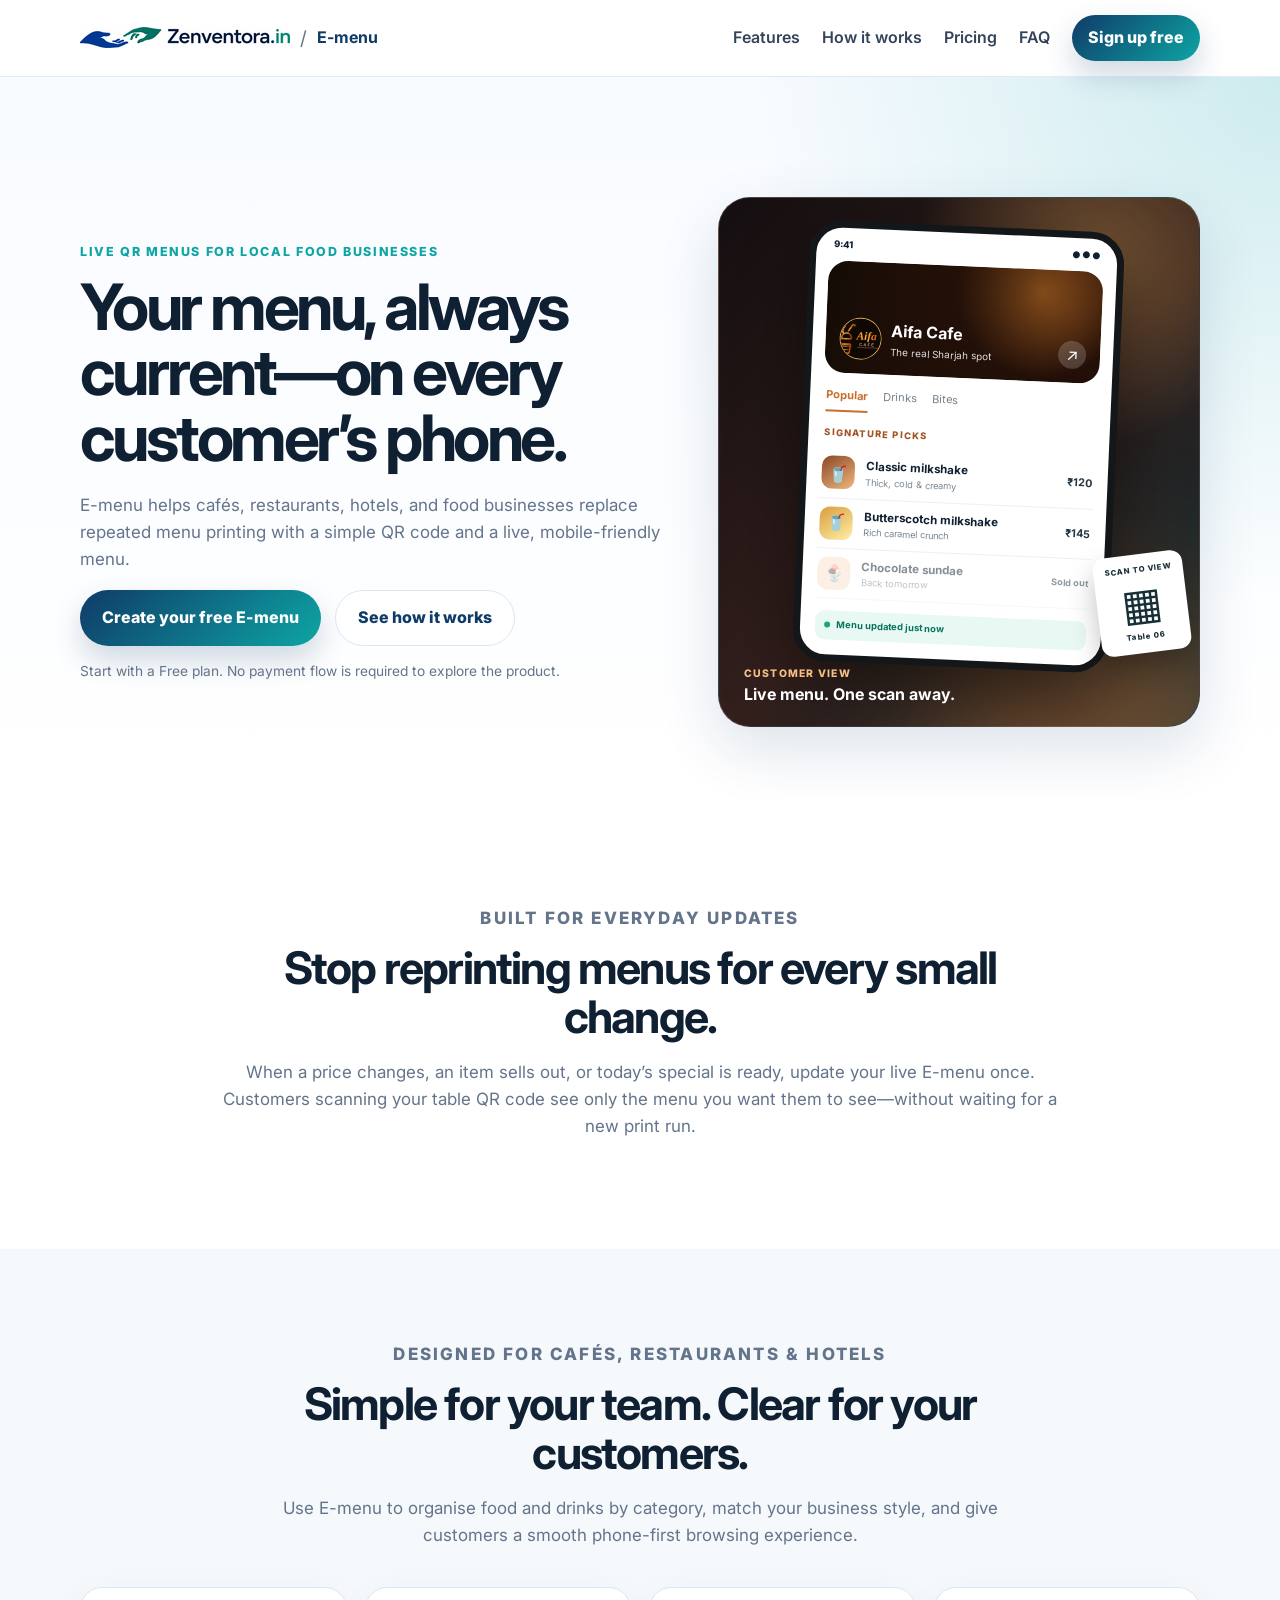
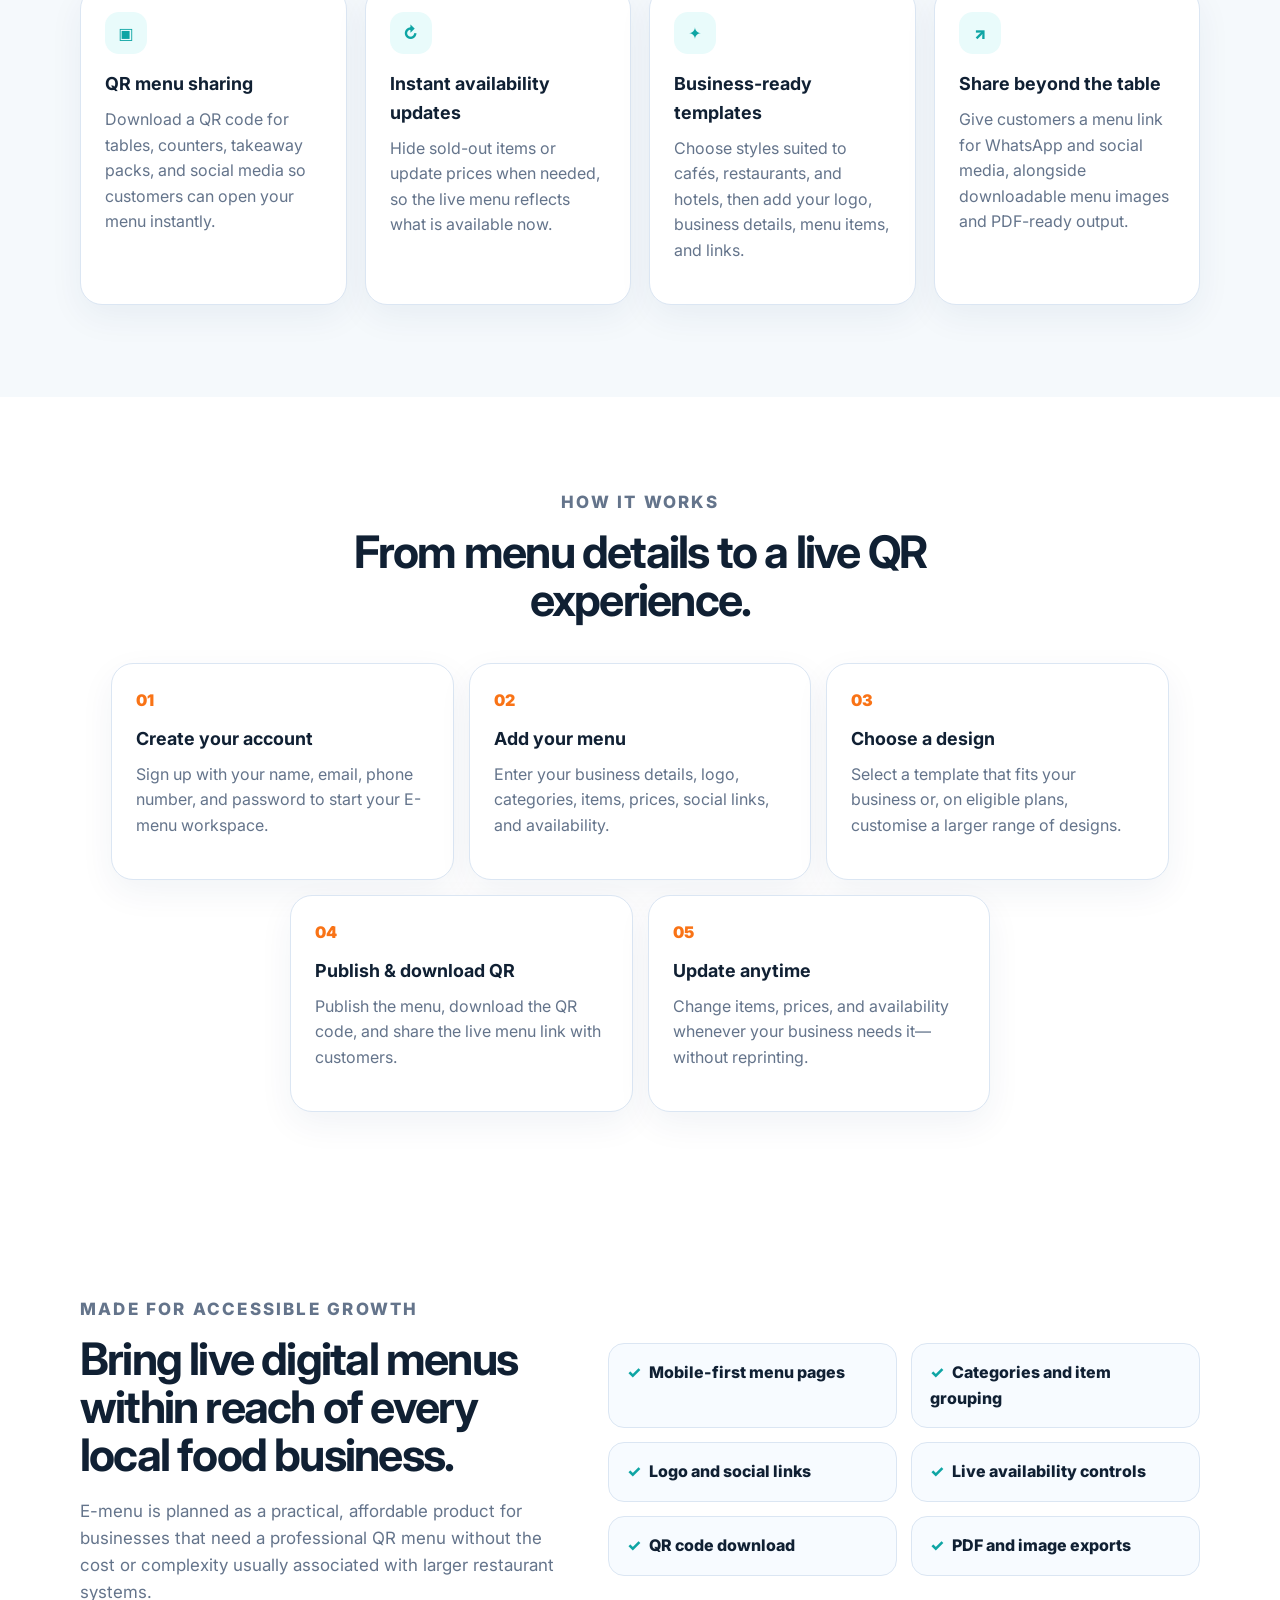
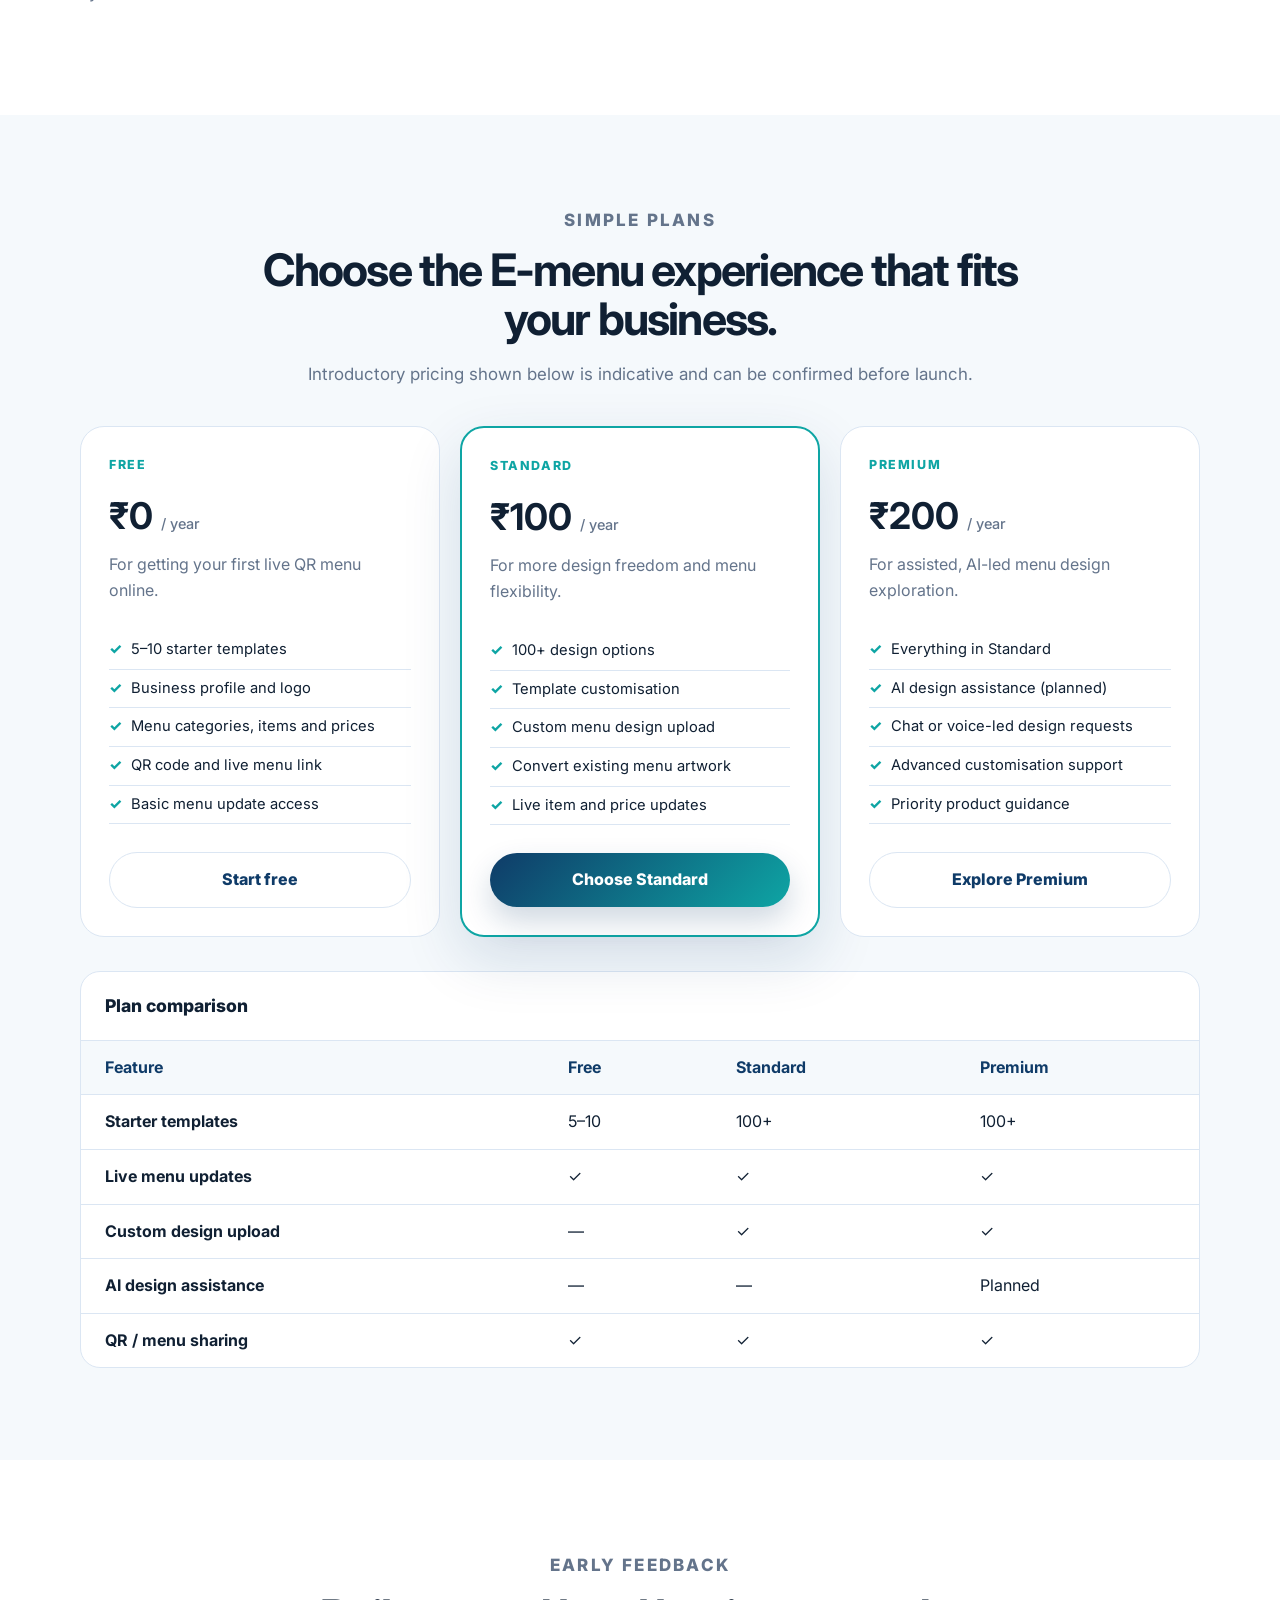
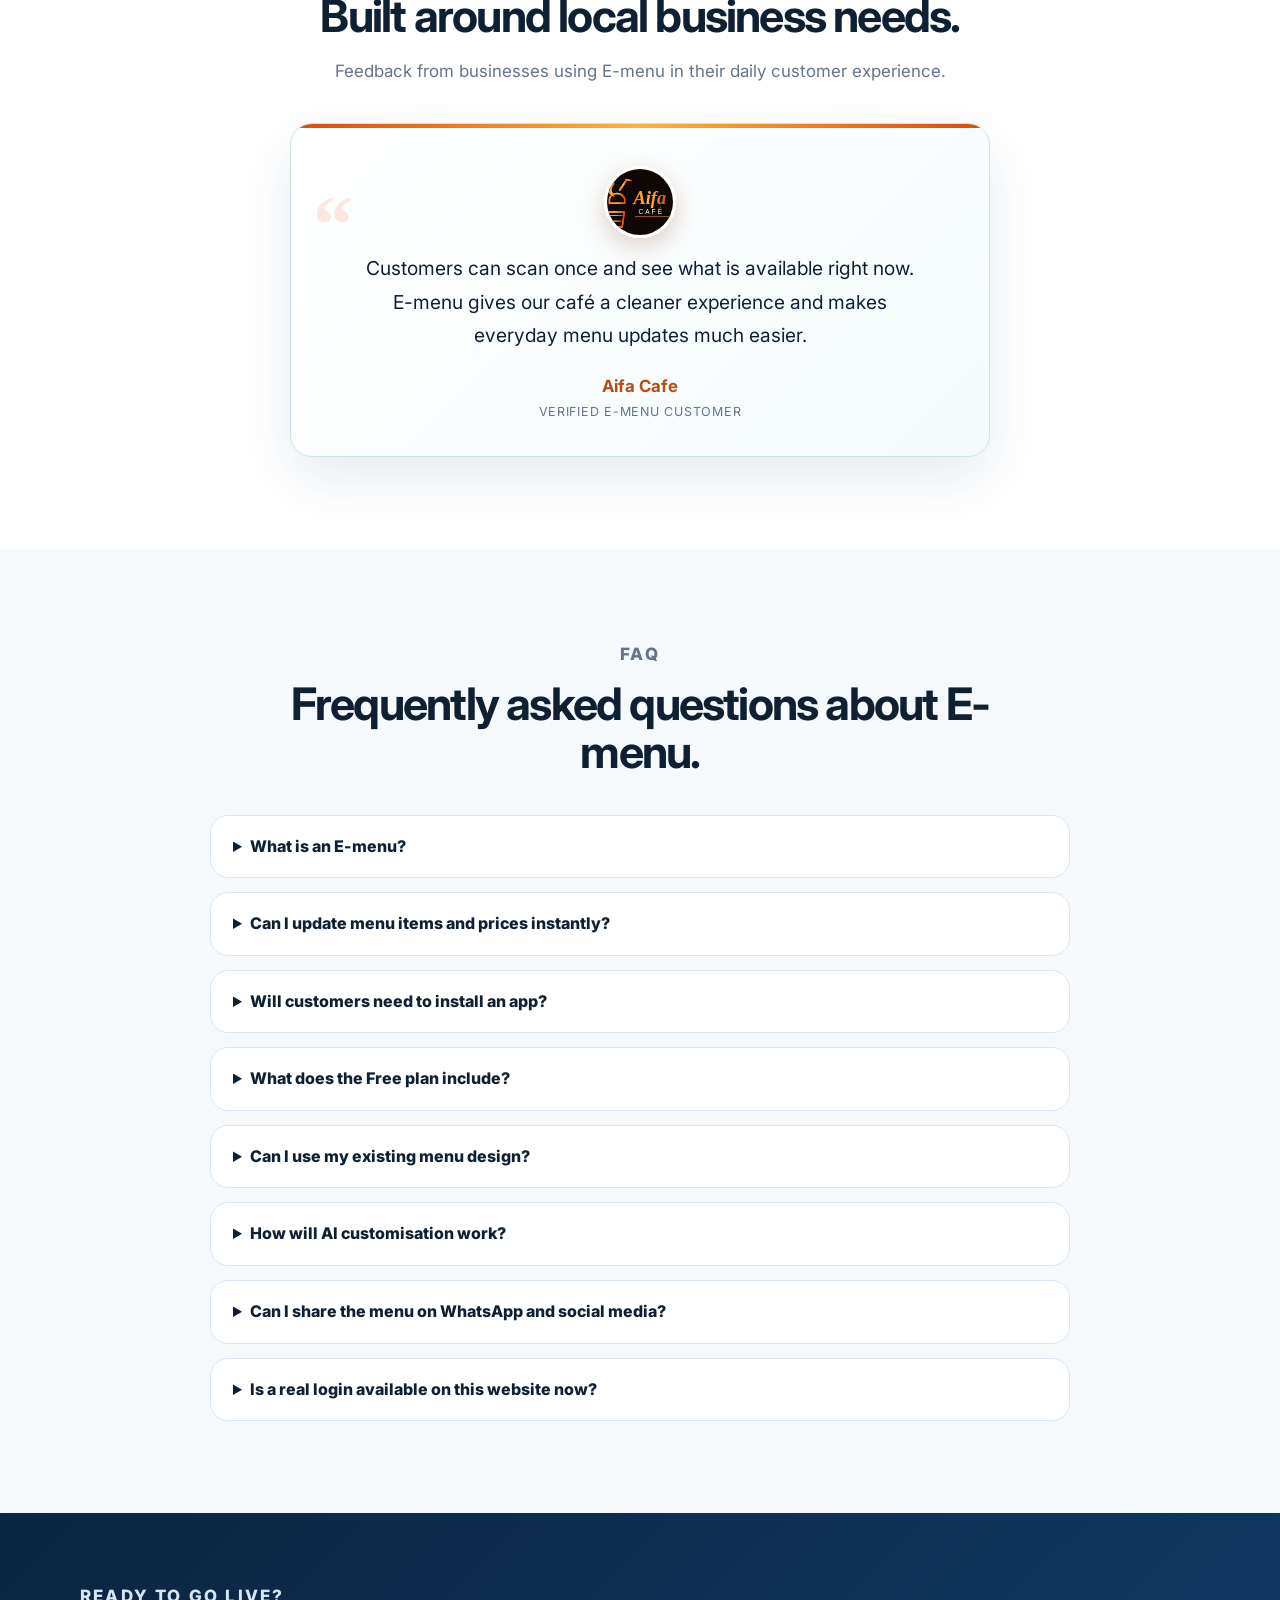
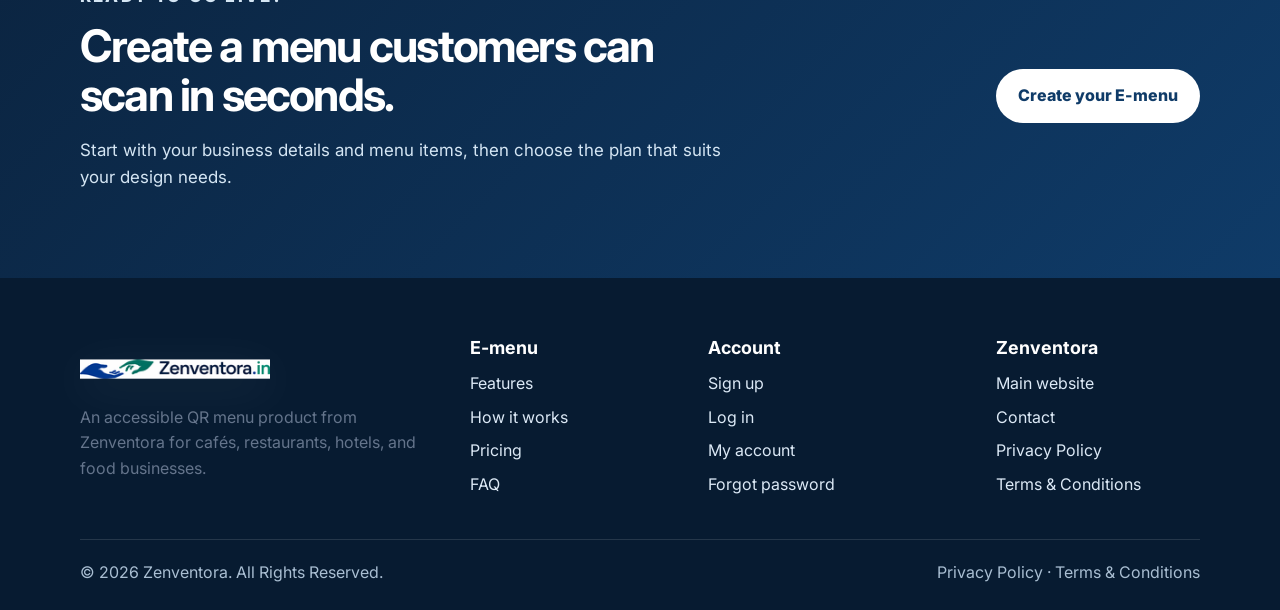
==== emenu/index.html @ 131a44ea "Beta setup push" ====
<!doctype html>
<html lang="en-IN">
<head>
  <meta charset="utf-8"><meta name="viewport" content="width=device-width, initial-scale=1">
  <title>E-menu by Zenventora | Affordable QR Menus for Cafés & Restaurants</title>
  <meta name="description" content="Create, update and share a mobile-friendly QR menu for your café, restaurant or hotel. E-menu by Zenventora makes live menus accessible and affordable.">
  <meta name="keywords" content="QR menu India, digital menu, e-menu, restaurant QR code menu, café menu, hotel digital menu, affordable QR menu">
  <meta name="robots" content="index, follow"><link rel="canonical" href="https://zenventora.in/emenu/">
  <meta property="og:type" content="website"><meta property="og:title" content="E-menu by Zenventora | Live QR Menus"><meta property="og:description" content="A simple, affordable way for cafés, restaurants and hotels to share and instantly update their menus."><meta property="og:url" content="https://zenventora.in/emenu/"><meta property="og:image" content="https://zenventora.in/assets/zenventora.png">
  <meta name="theme-color" content="#0f3b68"><link rel="icon" href="../assets/favicon.svg" type="image/svg+xml"><link rel="preconnect" href="https://fonts.googleapis.com"><link rel="preconnect" href="https://fonts.gstatic.com" crossorigin><link href="https://fonts.googleapis.com/css2?family=Inter:wght@400;500;600;700;800&display=swap" rel="stylesheet"><link rel="stylesheet" href="../styles.css"><link rel="stylesheet" href="emenu.css">
  <script type="application/ld+json">{"@context":"https://schema.org","@type":"SoftwareApplication","name":"E-menu by Zenventora","applicationCategory":"BusinessApplication","operatingSystem":"Web","url":"https://zenventora.in/emenu/","description":"An affordable, mobile-friendly QR menu service for cafés, restaurants and hotels to publish and update live menus."}</script>
  <script type="application/ld+json">{"@context":"https://schema.org","@type":"FAQPage","mainEntity":[{"@type":"Question","name":"What is an E-menu?","acceptedAnswer":{"@type":"Answer","text":"An E-menu is a digital menu that customers open on their phone by scanning a QR code. Businesses can update items, prices, and availability without reprinting menus."}},{"@type":"Question","name":"Can I update items instantly?","acceptedAnswer":{"@type":"Answer","text":"Yes. E-menu is designed for quick menu, price, and availability updates so customers see the currently available items."}},{"@type":"Question","name":"Is E-menu suitable for small cafés?","acceptedAnswer":{"@type":"Answer","text":"Yes. The Free plan is designed to make QR menus accessible for small cafés, restaurants, and local food businesses."}}]}</script>
</head>
<body class="emenu-page"><a class="skip-link" href="#main">Skip to content</a>
<header class="site-header"><nav class="nav container" aria-label="E-menu navigation"><a class="brand emenu-brand" href="#home" aria-label="E-menu home"><img class="brand-logo" src="../assets/zenventora-logo.svg" alt="Zenventora logo"><span aria-hidden="true">/</span><strong>E-menu</strong></a><button class="nav-toggle" type="button" aria-controls="nav-menu" aria-expanded="false" data-nav-toggle>Menu</button><div id="nav-menu" class="nav-menu" data-nav-menu><a href="#features">Features</a><a href="#how-it-works">How it works</a><a href="#pricing">Pricing</a><a href="#faq">FAQ</a><span data-account-slot><a class="btn btn-primary btn-small" href="signup.html">Sign up free</a></span></div></nav></header>
<main id="main">
<section id="home" class="hero section"><div class="container hero-grid"><div class="hero-copy"><p class="eyebrow">Live QR menus for local food businesses</p><h1>Your menu, always current—on every customer’s phone.</h1><p class="hero-text">E-menu helps cafés, restaurants, hotels, and food businesses replace repeated menu printing with a simple QR code and a live, mobile-friendly menu.</p><div class="hero-actions"><a class="btn btn-primary" href="signup.html">Create your free E-menu</a><a class="btn btn-secondary" href="#how-it-works">See how it works</a></div><p class="microcopy">Start with a Free plan. No payment flow is required to explore the product.</p></div><div class="hero-panel customer-menu-showcase" aria-label="Customer view of a live café menu"><div class="showcase-glow"></div><div class="table-qr"><span>SCAN TO VIEW</span><b aria-hidden="true">▦</b><small>Table 06</small></div><div class="phone-menu"><div class="phone-status"><span>9:41</span><span>● ● ●</span></div><div class="cafe-cover"><img class="cafe-logo" src="../assets/emenu/aifa-cafe-logo.svg" alt="Aifa Cafe logo"><div><strong>Aifa Cafe</strong><small>The real Sharjah spot</small></div><button aria-label="Share menu" type="button">↗</button></div><div class="menu-tabs"><strong>Popular</strong><span>Drinks</span><span>Bites</span></div><p class="menu-category">SIGNATURE PICKS</p><div class="customer-item"><span class="dish-art cold-brew">☕</span><div><strong>Classic milkshake</strong><small>Thick, cold & creamy</small></div><b>₹120</b></div><div class="customer-item"><span class="dish-art butterscotch">🥤</span><div><strong>Butterscotch milkshake</strong><small>Rich caramel crunch</small></div><b>₹145</b></div><div class="customer-item sold"><span class="dish-art">🍨</span><div><strong>Chocolate sundae</strong><small>Back tomorrow</small></div><b>Sold out</b></div><div class="live-pill"><i></i> Menu updated just now</div></div><div class="showcase-caption"><span>Customer view</span><strong>Live menu. One scan away.</strong></div></div></div></section>
<section class="section intro"><div class="container narrow"><p class="eyebrow">Built for everyday updates</p><h2>Stop reprinting menus for every small change.</h2><p>When a price changes, an item sells out, or today’s special is ready, update your live E-menu once. Customers scanning your table QR code see only the menu you want them to see—without waiting for a new print run.</p></div></section>
<section id="features" class="section soft-bg"><div class="container"><div class="section-heading"><p class="eyebrow">Designed for cafés, restaurants & hotels</p><h2>Simple for your team. Clear for your customers.</h2><p>Use E-menu to organise food and drinks by category, match your business style, and give customers a smooth phone-first browsing experience.</p></div><div class="card-grid four"><article class="card"><span class="icon">▣</span><h3>QR menu sharing</h3><p>Download a QR code for tables, counters, takeaway packs, and social media so customers can open your menu instantly.</p></article><article class="card"><span class="icon">↻</span><h3>Instant availability updates</h3><p>Hide sold-out items or update prices when needed, so the live menu reflects what is available now.</p></article><article class="card"><span class="icon">✦</span><h3>Business-ready templates</h3><p>Choose styles suited to cafés, restaurants, and hotels, then add your logo, business details, menu items, and links.</p></article><article class="card"><span class="icon">↗</span><h3>Share beyond the table</h3><p>Give customers a menu link for WhatsApp and social media, alongside downloadable menu images and PDF-ready output.</p></article></div></div></section>
<section id="how-it-works" class="section process"><div class="container"><div class="section-heading"><p class="eyebrow">How it works</p><h2>From menu details to a live QR experience.</h2></div><div class="steps"><article><span>01</span><h3>Create your account</h3><p>Sign up with your name, email, phone number, and password to start your E-menu workspace.</p></article><article><span>02</span><h3>Add your menu</h3><p>Enter your business details, logo, categories, items, prices, social links, and availability.</p></article><article><span>03</span><h3>Choose a design</h3><p>Select a template that fits your business or, on eligible plans, customise a larger range of designs.</p></article><article><span>04</span><h3>Publish & download QR</h3><p>Publish the menu, download the QR code, and share the live menu link with customers.</p></article><article><span>05</span><h3>Update anytime</h3><p>Change items, prices, and availability whenever your business needs it—without reprinting.</p></article></div></div></section>
<section class="section split-section"><div class="container split-grid"><div><p class="eyebrow">Made for accessible growth</p><h2>Bring live digital menus within reach of every local food business.</h2><p>E-menu is planned as a practical, affordable product for businesses that need a professional QR menu without the cost or complexity usually associated with larger restaurant systems.</p></div><div class="check-grid"><span>Mobile-first menu pages</span><span>Categories and item grouping</span><span>Logo and social links</span><span>Live availability controls</span><span>QR code download</span><span>PDF and image exports</span></div></div></section>
<section id="pricing" class="section soft-bg"><div class="container"><div class="section-heading"><p class="eyebrow">Simple plans</p><h2>Choose the E-menu experience that fits your business.</h2><p>Introductory pricing shown below is indicative and can be confirmed before launch.</p></div><div class="pricing-grid"><article class="price-card"><p class="eyebrow">Free</p><h3>₹0 <small>/ year</small></h3><p>For getting your first live QR menu online.</p><ul><li>5–10 starter templates</li><li>Business profile and logo</li><li>Menu categories, items and prices</li><li>QR code and live menu link</li><li>Basic menu update access</li></ul><a class="btn btn-secondary" href="signup.html">Start free</a></article><article class="price-card featured"><p class="eyebrow">Standard</p><h3>₹100 <small>/ year</small></h3><p>For more design freedom and menu flexibility.</p><ul><li>100+ design options</li><li>Template customisation</li><li>Custom menu design upload</li><li>Convert existing menu artwork</li><li>Live item and price updates</li></ul><a class="btn btn-primary" href="signup.html">Choose Standard</a></article><article class="price-card"><p class="eyebrow">Premium</p><h3>₹200 <small>/ year</small></h3><p>For assisted, AI-led menu design exploration.</p><ul><li>Everything in Standard</li><li>AI design assistance (planned)</li><li>Chat or voice-led design requests</li><li>Advanced customisation support</li><li>Priority product guidance</li></ul><a class="btn btn-secondary" href="signup.html">Explore Premium</a></article></div><div class="comparison-wrap"><table class="comparison"><caption>Plan comparison</caption><thead><tr><th>Feature</th><th>Free</th><th>Standard</th><th>Premium</th></tr></thead><tbody><tr><th>Starter templates</th><td>5–10</td><td>100+</td><td>100+</td></tr><tr><th>Live menu updates</th><td>✓</td><td>✓</td><td>✓</td></tr><tr><th>Custom design upload</th><td>—</td><td>✓</td><td>✓</td></tr><tr><th>AI design assistance</th><td>—</td><td>—</td><td>Planned</td></tr><tr><th>QR / menu sharing</th><td>✓</td><td>✓</td><td>✓</td></tr></tbody></table></div></div></section>
<section id="testimonials" class="section"><div class="container"><div class="section-heading"><p class="eyebrow">Early feedback</p><h2>Built around local business needs.</h2><p>Feedback from businesses using E-menu in their daily customer experience.</p></div><div class="testimonial-single"><blockquote class="testimonial aifa-testimonial"><img src="../assets/emenu/aifa-cafe-logo.svg" alt="Aifa Cafe logo"><span class="quote-mark" aria-hidden="true">“</span><p>Customers can scan once and see what is available right now. E-menu gives our café a cleaner experience and makes everyday menu updates much easier.</p><footer><strong>Aifa Cafe</strong><span>Verified E-menu customer</span></footer></blockquote></div></div></section>
<section id="faq" class="section soft-bg"><div class="container"><div class="section-heading"><p class="eyebrow">FAQ</p><h2>Frequently asked questions about E-menu.</h2></div><div class="faq-list"><details><summary>What is an E-menu?</summary><p>E-menu is a digital menu customers open on their phone by scanning a QR code. It is designed for cafés, restaurants, hotels, and food businesses.</p></details><details><summary>Can I update menu items and prices instantly?</summary><p>Yes. The product is designed so businesses can update menu information and availability, helping customers see the menu that is currently active.</p></details><details><summary>Will customers need to install an app?</summary><p>No. Customers can scan a QR code and open the live menu in their normal phone browser.</p></details><details><summary>What does the Free plan include?</summary><p>The Free plan provides a limited starter template selection, business details, menu item management, a published menu link, and QR code access.</p></details><details><summary>Can I use my existing menu design?</summary><p>Standard is planned to support custom menu design uploads and conversion of existing menu artwork into an E-menu experience.</p></details><details><summary>How will AI customisation work?</summary><p>Premium AI design assistance is planned for a future product phase. It will let businesses describe preferred changes through a guided chat or voice-based experience.</p></details><details><summary>Can I share the menu on WhatsApp and social media?</summary><p>Yes. Each published menu is intended to have a shareable link, alongside QR, image, and PDF-ready delivery options.</p></details><details><summary>Is a real login available on this website now?</summary><p>This launch-site prototype demonstrates the sign-up and login experience using browser storage only. Production login, OTP email, payment, QR generation, and hosted menu delivery require secure backend APIs before public release.</p></details></div></div></section>
<section class="section customer-band"><div class="container customer-card"><div><p class="eyebrow">Ready to go live?</p><h2>Create a menu customers can scan in seconds.</h2><p>Start with your business details and menu items, then choose the plan that suits your design needs.</p></div><a class="btn btn-light" href="signup.html">Create your E-menu</a></div></section>
</main>
<footer class="site-footer"><div class="container footer-grid"><div><a class="brand footer-brand" href="#home"><img class="brand-logo" src="../assets/zenventora-logo.svg" alt="Zenventora logo"></a><p>An accessible QR menu product from Zenventora for cafés, restaurants, hotels, and food businesses.</p></div><div><h3>E-menu</h3><a href="#features">Features</a><a href="#how-it-works">How it works</a><a href="#pricing">Pricing</a><a href="#faq">FAQ</a></div><div><h3>Account</h3><a href="signup.html">Sign up</a><a href="login.html">Log in</a><a href="dashboard.html">My account</a><a href="forgot-password.html">Forgot password</a></div><div><h3>Zenventora</h3><a href="../index.html">Main website</a><a href="../contact.html">Contact</a><a href="../privacy-policy.html">Privacy Policy</a><a href="../terms-and-conditions.html">Terms & Conditions</a></div></div><div class="container footer-bottom"><span>© 2026 Zenventora. All Rights Reserved.</span><span><a href="../privacy-policy.html">Privacy Policy</a> · <a href="../terms-and-conditions.html">Terms & Conditions</a></span></div></footer><script src="../script.js" defer></script><script src="emenu.js" defer></script></body></html>
---- styles.css ----
:root {
    --navy: #0b2440;
    --blue: #0f3b68;
    --teal: #0ea5a4;
    --orange: #f97316;
    --ink: #102033;
    --muted: #64748b;
    --line: #dbe6f3;
    --soft: #f5f9fc;
    --white: #fff;
    --shadow: 0 22px 60px rgba(15,59,104,.14);
    --radius: 22px
}

* {
    box-sizing: border-box
}

html {
    scroll-behavior: smooth
}

body {
    margin: 0;
    font-family: Inter,system-ui,-apple-system,Segoe UI,sans-serif;
    color: var(--ink);
    background: var(--white);
    line-height: 1.6
}

a {
    color: inherit;
    text-decoration: none
}

button,input,select,textarea {
    font: inherit
}

.container {
    width: min(1120px,calc(100% - 32px));
    margin-inline:auto}

.skip-link {
    position: absolute;
    left: -999px;
    top: 10px;
    background: var(--navy);
    color: #fff;
    padding: 10px 14px;
    z-index: 99
}

.skip-link:focus {
    left: 10px
}

.site-header {
    position: sticky;
    top: 0;
    z-index: 40;
    background: rgba(255,255,255,.92);
    backdrop-filter: blur(18px);
    border-bottom: 1px solid rgba(219,230,243,.8)
}

.nav {
    min-height: 76px;
    display: flex;
    align-items: center;
    justify-content: space-between;
    gap: 22px
}

.brand {
    display: inline-flex;
    align-items: center;
    gap: 10px;
    font-weight: 800;
    font-size: 1.2rem
}

.brand-mark {
    width: 38px;
    height: 38px;
    border-radius: 12px;
    display: grid;
    place-items: center;
    color: #fff;
    background: linear-gradient(135deg,var(--blue),var(--teal));
    box-shadow: 0 12px 30px rgba(14,165,164,.25)
}

.nav-menu {
    display: flex;
    align-items: center;
    gap: 22px;
    font-weight: 600;
    color: #34445a
}

.nav-menu a:hover {
    color: var(--teal);
}

.nav-toggle {
    display: none;
    border: 1px solid var(--line);
    border-radius: 999px;
    background: #fff;
    padding: 9px 14px
}

.btn {
    border: 0;
    border-radius: 999px;
    padding: 14px 22px;
    font-weight: 800;
    cursor: pointer;
    display: inline-flex;
    justify-content: center;
    align-items: center;
    gap: 8px;
    transition: .2s
}

.btn-primary {
    color: #fff;
    background: linear-gradient(135deg,var(--blue),var(--teal));
    box-shadow: 0 14px 30px rgba(15,59,104,.2)
}

.btn-secondary {
    background: #fff;
    color: var(--blue);
    border: 1px solid var(--line)
}

.btn-light {
    background: #fff;
    color: var(--blue)
}

.btn-small {
    padding: 10px 16px
}

.section {
    padding: 92px 0
}

.soft-bg {
    background: var(--soft)
}

.hero {
    padding: 120px 0 86px;
    background: radial-gradient(circle at top right,rgba(14,165,164,.18),transparent 36%),linear-gradient(180deg,#f8fbff,#fff)
}

.hero-grid {
    display: grid;
    grid-template-columns: 1.1fr .9fr;
    gap: 48px;
    align-items: center
}

.eyebrow {
    text-transform: uppercase;
    letter-spacing: .13em;
    color: var(--teal);
    font-weight: 800;
    font-size: .78rem;
    margin: 0 0 12px
}

h1,h2,h3,p {
    margin-top: 0
}

h1 {
    font-size: clamp(2.4rem,5vw,4.6rem);
    line-height: 1.02;
    letter-spacing: -.055em;
    margin-bottom: 22px
}

h2 {
    font-size: clamp(2rem,3.5vw,3.25rem);
    line-height: 1.08;
    letter-spacing: -.04em;
    margin-bottom: 18px
}

h3 {
    font-size: 1.12rem;
    margin-bottom: 8px
}

.hero-text,.section-heading p,.narrow p,.split-grid p,.customer-card p,.contact-grid p {
    color: var(--muted);
    font-size: 1.06rem
}

.hero-actions {
    display: flex;
    gap: 14px;
    flex-wrap: wrap
}

.hero-panel {
    background: #fff;
    border: 1px solid var(--line);
    border-radius: 32px;
    padding: 24px;
    box-shadow: var(--shadow)
}

.metric-card {
    padding: 24px;
    border-radius: 24px;
    background: linear-gradient(135deg,var(--navy),var(--blue));
    color: #fff;
    margin-bottom: 16px
}

.metric-card span {
    display: block;
    color: #bde7ea;
    font-weight: 800;
    margin-bottom: 8px
}

.metric-card strong {
    font-size: 1.35rem;
    line-height: 1.2
}

.metric-grid {
    display: grid;
    grid-template-columns: 1fr 1fr;
    gap: 14px
}

.metric-grid div {
    padding: 18px;
    border: 1px solid var(--line);
    border-radius: 18px;
    background: #f9fcff
}

.metric-grid strong,.metric-grid span {
    display: block
}

.metric-grid span {
    color: var(--muted);
    font-size: .9rem
}

.narrow {
    max-width: 840px;
    text-align: center
}

.web-presence {
    background: linear-gradient(180deg,#fff 0,#f1fbfb 100%)
}

.web-presence-grid {
    display: grid;
    grid-template-columns: .88fr 1.12fr;
    gap: 42px;
    align-items: start
}

.web-presence-copy {
    position: sticky;
    top: 104px
}

.web-presence-copy p {
    color: var(--muted);
    font-size: 1.05rem
}

.web-presence-copy .web-presence-lead {
    color: var(--ink);
    font-size: 1.28rem;
    line-height: 1.55;
    font-weight: 600
}

.web-presence-actions {
    display: flex;
    align-items: center;
    gap: 20px;
    flex-wrap: wrap;
    margin-top: 26px
}

.text-link {
    color: var(--blue);
    font-weight: 800
}

.text-link span {
    color: var(--teal);
    margin-left: 4px
}

.web-service-grid {
    display: grid;
    grid-template-columns: 1fr 1fr;
    gap: 16px
}

.web-service-card {
    min-height: 252px;
    padding: 24px;
    border: 1px solid #cce8e8;
    border-radius: var(--radius);
    background: rgba(255,255,255,.9);
    box-shadow: 0 12px 35px rgba(15,59,104,.06)
}

.service-number {
    display: inline-flex;
    margin-bottom: 28px;
    color: var(--teal);
    font-size: .85rem;
    font-weight: 900;
    letter-spacing: .1em
}

.web-service-card h3 {
    font-size: 1.22rem
}

.web-service-card p,.search-clarity p {
    color: var(--muted)
}

.search-clarity {
    display: grid;
    grid-template-columns: .82fr 1.18fr;
    gap: 34px;
    align-items: center;
    margin-top: 66px;
    padding: 28px 32px;
    border: 1px solid #bfe3e2;
    border-radius: 24px;
    background: #fff
}

.search-clarity .eyebrow {
    margin-bottom: 8px
}

.search-clarity h3 {
    margin: 0;
    font-size: 1.32rem;
    line-height: 1.3
}

.search-clarity p:last-child {
    margin: 0
}

.section-heading {
    max-width: 760px;
    margin: 0 auto 38px;
    text-align: center
}

.card-grid {
    display: grid;
    gap: 18px
}

.card-grid.four {
    grid-template-columns: repeat(4,1fr)
}

.card,.partner-card,.service-list article,.steps article {
    background: #fff;
    border: 1px solid var(--line);
    border-radius: var(--radius);
    padding: 24px;
    box-shadow: 0 12px 35px rgba(15,59,104,.06)
}

.steps article{
    max-width: calc(33.3% - 30px);
    width: 100%;
}

.card p,.partner-card p,.service-list p,.steps p,.faq-list p,.footer-grid p {
    color: var(--muted)
}

.icon {
    display: grid;
    place-items: center;
    width: 42px;
    height: 42px;
    border-radius: 14px;
    background: #e9fbfb;
    color: var(--teal);
    font-weight: 900;
    margin-bottom: 16px
}

.partner-grid {
    display: grid;
    grid-template-columns: repeat(3,1fr);
    gap: 22px
}

.logo-placeholder {
    height: 76px;
    border: 1px dashed #8bb4d3;
    border-radius: 18px;
    display: grid;
    place-items: center;
    color: #7390a8;
    font-weight: 800;
    background: #f7fbff;
    margin-bottom: 18px
}

.partner-card span {
    display: inline-flex;
    border-radius: 999px;
    background: #e9fbfb;
    color: #087b7b;
    padding: 6px 12px;
    font-weight: 800;
    font-size: .82rem;
    display: none;
}

.service-list {
    display: grid;
    grid-template-columns: repeat(3,1fr);
    gap: 18px
}

.steps {
    display: flex;
    gap: 15px;
    justify-content: center;
    flex-wrap: wrap;
}

.steps span {
    display: inline-flex;
    color: var(--orange);
    font-weight: 900;
    margin-bottom: 12px
}

.split-grid {
    display: grid;
    grid-template-columns: .9fr 1.1fr;
    gap: 44px;
    align-items: center
}

.check-grid {
    display: grid;
    grid-template-columns: 1fr 1fr;
    gap: 14px
}

.check-grid span {
    padding: 16px 18px;
    border-radius: 16px;
    background: #f7fbff;
    border: 1px solid var(--line);
    font-weight: 800
}

.check-grid span:before {
    content: '✓';
    color: var(--teal);
    margin-right: 8px
}

.customer-band {
    padding: 70px 0;
    background: linear-gradient(135deg,var(--navy),var(--blue));
    color: #fff
}

.customer-card {
    display: flex;
    align-items: center;
    justify-content: space-between;
    gap: 30px
}

.customer-card div{
    max-width: 60%;
}

.customer-card p {
    color: #d5e6f4
}

.faq-list {
    max-width: 860px;
    margin: auto;
    display: grid;
    gap: 14px
}

.faq-list details {
    border: 1px solid var(--line);
    border-radius: 18px;
    background: #fff;
    padding: 18px 22px
}

.faq-list summary {
    cursor: pointer;
    font-weight: 800
}

.contact-section {
    background: linear-gradient(180deg,#fff,var(--soft))
}

.contact-grid {
    display: flex;
    grid-template-columns: .85fr 1.15fr;
    gap: 36px;
    align-items: start
}

.contact-points {
    display: grid;
    gap: 10px;
    margin-top: 26px
}

.contact-points a,.contact-points span {
    padding: 14px 16px;
    border: 1px solid var(--line);
    border-radius: 14px;
    background: #fff;
    font-weight: 700
}

.lead-form {
    display: grid;
    grid-template-columns: 1fr 1fr;
    gap: 14px;
    background: #fff;
    border: 1px solid var(--line);
    border-radius: 28px;
    padding: 24px;
    box-shadow: var(--shadow)
}

label {
    display: grid;
    gap: 7px;
    font-weight: 700;
    color: #334155
}

.full {
    grid-column: 1/-1
}

input,select,textarea {
    width: 100%;
    border: 1px solid var(--line);
    border-radius: 14px;
    padding: 13px 14px;
    background: #fbfdff;
    color: var(--ink)
}

textarea {
    resize: vertical
}

.site-footer {
    background: #071b31;
    color: #dce9f6;
    padding: 56px 0 24px
}

.footer-grid {
    display: grid;
    grid-template-columns: 1.5fr 1fr 1fr;
    gap: 34px
}

.footer-grid a {
    display: block;
    color: #dce9f6;
    margin: 8px 0
}

.footer-grid h3 {
    color: #fff
}

.footer-brand {
    color: #fff
}

.footer-bottom {
    border-top: 1px solid rgba(255,255,255,.12);
    margin-top: 34px;
    padding-top: 20px;
    display: flex;
    justify-content: space-between;
    gap: 14px;
    flex-wrap: wrap;
    color: #a9bed2
}

.floating-cta {
    position: fixed;
    right: 18px;
    bottom: 18px;
    z-index: 45;
    border: 0;
    border-radius: 999px;
    padding: 15px 20px;
    background: var(--orange);
    color: #fff;
    font-weight: 900;
    box-shadow: 0 18px 40px rgba(249,115,22,.32);
    cursor: pointer
}

.drawer-backdrop {
    position: fixed;
    inset: 0;
    background: rgba(7,27,49,.48);
    z-index: 60
}

.enquiry-drawer {
    position: fixed;
    top: 0;
    right: 0;
    width: min(430px,100%);
    height: 100dvh;
    background: #fff;
    z-index: 61;
    padding: 30px;
    box-shadow: -25px 0 70px rgba(7,27,49,.25);
    transform: translateX(105%);
    transition: .25s;
    overflow: auto
}

.enquiry-drawer.open {
    transform: translateX(0)
}

.drawer-close {
    position: absolute;
    top: 14px;
    right: 16px;
    border: 0;
    background: #eef5fb;
    border-radius: 50%;
    width: 40px;
    height: 40px;
    font-size: 1.5rem;
    cursor: pointer
}

.drawer-form {
    display: grid;
    gap: 13px;
    margin-top: 22px
}

@media (max-width: 960px) {
    .nav-toggle {
        display:inline-flex
    }

    .nav-menu {
        position: absolute;
        left: 16px;
        right: 16px;
        top: 76px;
        background: #fff;
        border: 1px solid var(--line);
        box-shadow: var(--shadow);
        border-radius: 20px;
        padding: 18px;
        display: none;
        flex-direction: column;
        align-items: stretch
    }

    .nav-menu.open {
        display: flex
    }

    .hero-grid,.split-grid,.web-presence-grid,.search-clarity {
        grid-template-columns: 1fr;
    }

    .web-presence-copy {
        position: static
    }

    .card-grid.four,.service-list {
        grid-template-columns: 1fr 1fr
    }

    .steps {
        grid-template-columns: 1fr 1fr
    }

    .partner-grid {
        grid-template-columns: 1fr
    }

    .customer-card {
        align-items: flex-start;
        flex-direction: column
    }

    .section {
        padding: 72px 0
    }

    .hero {
        padding-top: 92px
    }

    .customer-card div{
        max-width: 100%;
    }
    .steps article{
        max-width: calc(50% - 15px);
    }

    .search-clarity {
        gap: 14px;
        margin-top: 28px
    }
}

@media (max-width: 620px) {
    .container {
        width:min(100% - 24px,1120px)
    }

    .card-grid.four,.service-list,.steps,.check-grid,.lead-form,.footer-grid,.web-service-grid {
        grid-template-columns: 1fr
    }

    .hero-actions .btn {
        width: 100%
    }

    .metric-grid {
        grid-template-columns: 1fr
    }

    .lead-form {
        padding: 18px;
        border-radius: 22px
    }

    .footer-bottom {
        display: grid
    }

    .floating-cta {
        left: 12px;
        right: 12px;
        width: calc(100% - 24px)
    }

    .section {
        padding: 58px 0
    }

    h1 {
        font-size: 2.45rem
    }

    .hero-panel {
        border-radius: 24px
    }

    .web-presence-copy .web-presence-lead {
        font-size: 1.14rem
    }

    .web-service-card {
        min-height: auto
    }

    .search-clarity {
        padding: 24px
    }

    .enquiry-drawer {
        padding: 26px 18px 96px
    }
    .steps article {
        max-width: 100%;
    }
}

.legal-page .legal-hero {
    padding: 92px 0 64px
}

.updated {
    display: inline-flex;
    margin-top: 12px;
    padding: 8px 14px;
    border-radius: 999px;
    background: #e9fbfb;
    color: #087b7b;
    font-weight: 800
}

.legal-content {
    max-width: 900px;
    background: #fff;
    border: 1px solid var(--line);
    border-radius: 28px;
    padding: 34px;
    box-shadow: var(--shadow)
}

.legal-content h2 {
    font-size: 1.35rem;
    letter-spacing: -.02em;
    margin-top: 28px
}

.legal-content h2:first-child {
    margin-top: 0
}

.legal-content a {
    color: var(--teal);
    font-weight: 800
}

.legal-nav {
    display: flex!important;
    position: static!important;
    box-shadow: none!important;
    border: 0!important;
    background: transparent!important;
    padding: 0!important;
    flex-direction: row!important;
    align-items: center!important
}

@media (max-width: 720px) {
    .legal-nav {
        gap:12px!important;
        flex-wrap: wrap;
        justify-content: flex-end;
        font-size: .92rem
    }

    .legal-content {
        padding: 22px;
        border-radius: 22px
    }

    .legal-page .legal-hero {
        padding: 72px 0 44px
    }
}

.zoho-form-card {
    background: #fff;
    border: 1px solid var(--line);
    border-radius: 28px;
    padding: 28px;
    position: sticky;
    box-shadow: var(--shadow);
    top: 100px;
}

.zoho-form-card p {
    color: var(--muted)
}

.contact-form-page {
    padding-top: 46px
}

.iframe-shell {
    background: #fff;
    border: 1px solid var(--line);
    border-radius: 28px;
    padding: 12px;
    box-shadow: var(--shadow);
    overflow: hidden
}

.iframe-shell iframe {
    display: block;
    width: 100%;
    min-height: 640px;
    border: 0;
    border-radius: 18px
}

.form-helper {
    margin: 18px auto 0;
    max-width: 860px;
    color: var(--muted);
    text-align: center
}

.form-helper a {
    color: var(--teal);
    font-weight: 800
}

@media (max-width: 620px) {
    .iframe-shell {
        padding:6px;
        border-radius: 20px
    }

    .iframe-shell iframe {
        min-height: 720px;
        border-radius: 14px
    }

    .zoho-form-card {
        padding: 22px;
        border-radius: 22px
    }
}

.brand-logo {
    display: block;
    width: 210px;
    max-width: 48vw;
    height: auto
}

.footer-brand .brand-logo {
    width: 190px;
    filter: drop-shadow(0 10px 24px rgba(255,255,255,.08))
}

.partner-logo {
    margin-bottom: 15px;
    display: inline-block;
}

.partner-logo.green{
    background: #1f8b24;
    padding: 5px;
    border-radius: 20px;
}

.partner-logo img {
    max-width: 150px;
    max-height: 58px;
    display: block;
}

.partner-link {
    display: inline-flex;
    margin-top: 12px;
    color: #fff;
    font-weight: 800;
    padding: 10px 25px;
    border-radius: 30px;
    background: var(--teal);
}

.footer-grid {
    grid-template-columns: 1.4fr .8fr 1fr .8fr
}

@media (max-width: 1080px) {
    .partner-grid {
        grid-template-columns:repeat(2,1fr)
    }

    .footer-grid {
        grid-template-columns: 1fr 1fr
    }
}

@media (max-width: 620px) {
    .brand-logo {
        width:168px;
        max-width: 62vw
    }

    .partner-grid {
        grid-template-columns: 1fr
    }

    .footer-grid {
        grid-template-columns: 1fr
    }
}

/* Keep primary navigation from wrapping at browser zoom and medium desktop widths. */
@media (max-width: 1120px) {
    .site-header .nav {
        gap: 14px;
    }

    .site-header .nav-toggle {
        display: inline-flex;
        flex: 0 0 auto;
    }

    .site-header .nav-menu {
        position: absolute;
        left: 16px;
        right: 16px;
        top: 76px;
        z-index: 45;
        display: none;
        flex-direction: column;
        align-items: stretch;
        gap: 0;
        padding: 12px;
        border: 1px solid var(--line);
        border-radius: 20px;
        background: #fff;
        box-shadow: var(--shadow);
    }

    .site-header .nav-menu.open {
        display: flex;
    }

    .site-header .nav-menu > a,
    .site-header .nav-menu > span {
        padding: 11px 12px;
    }

    .site-header .nav-menu .btn {
        width: 100%;
    }
}
---- emenu/emenu.css ----
.emenu-brand strong{color:var(--blue);font-size:1rem}.emenu-brand span{color:var(--muted);font-weight:400}.microcopy{font-size:.86rem;color:var(--muted);margin:14px 0 0}.menu-preview{padding:0;overflow:hidden}.preview-top{display:flex;justify-content:space-between;align-items:center;padding:18px 22px;background:var(--navy);color:#fff}.menu-preview>h3,.menu-preview>.menu-tag,.menu-row{margin-left:24px;margin-right:24px}.menu-tag{margin-top:25px;margin-bottom:6px;color:var(--teal);font-size:.72rem;font-weight:800;letter-spacing:.12em}.menu-row{display:flex;justify-content:space-between;gap:16px;border-top:1px solid var(--line);padding:14px 0}.menu-row span{font-weight:700}.menu-row small{display:block;color:#16826f;font-size:.75rem}.muted-item{opacity:.55}.muted-item small{color:#b45309}.preview-footer{margin-top:18px;padding:14px 24px;background:var(--soft);font-weight:700;color:var(--blue)}.pricing-grid{display:grid;grid-template-columns:repeat(3,1fr);gap:20px;align-items:stretch}.price-card{background:#fff;border:1px solid var(--line);border-radius:24px;padding:28px;display:flex;flex-direction:column}.price-card.featured{border:2px solid var(--teal);box-shadow:var(--shadow)}.price-card h3{font-size:2.3rem;margin-bottom:6px}.price-card h3 small{font-size:.9rem;color:var(--muted);font-weight:500}.price-card>p:not(.eyebrow){color:var(--muted)}.price-card ul{list-style:none;padding:0;margin:12px 0 28px}.price-card li{padding:7px 0;border-bottom:1px solid var(--line);font-size:.92rem}.price-card li:before{content:'✓';color:var(--teal);font-weight:800;margin-right:9px}.price-card .btn{margin-top:auto}.comparison-wrap{margin-top:34px;overflow-x:auto;background:#fff;border:1px solid var(--line);border-radius:20px}.comparison{width:100%;border-collapse:collapse;min-width:600px}.comparison caption{text-align:left;padding:20px 24px;font-weight:800;font-size:1.1rem}.comparison th,.comparison td{padding:14px 24px;text-align:left;border-top:1px solid var(--line)}.comparison thead th{color:var(--blue);background:var(--soft)}.testimonial{border:1px solid var(--line);border-radius:22px;margin:0;padding:26px;background:#fff}.testimonial p{font-size:1.05rem;line-height:1.7}.testimonial footer{display:grid;color:var(--muted);font-size:.85rem}.testimonial footer strong{color:var(--ink)}.auth-main{min-height:calc(100vh - 76px);display:grid;place-items:center;padding:56px 16px;background:linear-gradient(180deg,#f8fbff,#fff)}.auth-card{width:min(560px,100%);padding:32px;background:#fff;border:1px solid var(--line);border-radius:26px;box-shadow:var(--shadow)}.auth-card h1{font-size:clamp(2rem,5vw,3rem)}.auth-card>p{color:var(--muted)}.form-grid{display:grid;gap:16px;margin-top:24px}.form-grid label{font-weight:700;font-size:.92rem}.form-grid input{display:block;width:100%;margin-top:7px;padding:13px 14px;border:1px solid var(--line);border-radius:12px;color:var(--ink)}.form-grid input:focus{outline:3px solid rgba(14,165,164,.18);border-color:var(--teal)}.form-row{display:flex;justify-content:space-between;gap:15px;align-items:center;font-size:.9rem}.auth-note,.form-message{font-size:.88rem;color:var(--muted);margin-top:18px}.form-message{display:none;padding:12px;border-radius:10px;background:#e8f8f7;color:#086563}.form-message.show{display:block}.auth-links{margin-top:20px;display:flex;justify-content:space-between;gap:15px;flex-wrap:wrap;font-weight:700;color:var(--blue)}.profile-pill{border:1px solid var(--line);border-radius:999px;padding:7px 11px;background:#fff;font-size:.85rem;font-weight:700;white-space:nowrap}.profile-pill:hover{color:var(--teal)}@media(max-width:800px){.pricing-grid{grid-template-columns:1fr}.price-card{padding:24px}.emenu-brand .brand-logo{width:126px}.nav-menu .profile-pill{display:inline-block}.comparison th,.comparison td{padding:12px 16px}}@media(max-width:520px){.auth-card{padding:24px 20px}.form-row{align-items:flex-start;flex-direction:column}.emenu-brand strong{font-size:.9rem}}
/* Customer-facing live-menu mockup shown in the hero. */
.customer-menu-showcase{position:relative;min-height:530px;padding:28px;overflow:hidden;background:radial-gradient(circle at 78% 12%,rgba(248,183,93,.36),transparent 30%),linear-gradient(135deg,#140e10,#33201d 54%,#092a32);border-color:rgba(255,255,255,.15)}.showcase-glow{position:absolute;inset:auto -18% -42% auto;width:360px;height:360px;border-radius:50%;background:rgba(238,128,53,.4);filter:blur(70px)}.phone-menu{position:relative;z-index:1;width:min(315px,calc(100% - 74px));margin:0 auto;padding:10px 13px 15px;border:7px solid #141719;border-radius:33px;background:#fff;box-shadow:0 28px 70px rgba(0,0,0,.48);transform:rotate(2.5deg)}.phone-status{display:flex;justify-content:space-between;font-size:.58rem;font-weight:800;padding:0 4px 8px}.cafe-cover{height:112px;border-radius:20px;padding:14px;display:flex;align-items:flex-end;gap:9px;background:linear-gradient(125deg,rgba(9,28,32,.75),rgba(81,40,27,.28)),linear-gradient(135deg,#c9793a,#38211d);color:#fff}.cafe-cover strong,.cafe-cover small{display:block}.cafe-cover small{font-size:.62rem;opacity:.85}.cafe-cover button{margin-left:auto;width:28px;height:28px;border:0;border-radius:50%;background:rgba(255,255,255,.18);color:#fff}.cafe-badge{display:grid;place-items:center;width:38px;height:38px;border:1px solid rgba(255,255,255,.72);border-radius:50%;font-family:Georgia,serif;font-weight:700}.menu-tabs{display:flex;gap:15px;padding:14px 3px 10px;font-size:.69rem;color:#77818a}.menu-tabs strong{color:#cb6e2d;border-bottom:2px solid #cb6e2d;padding-bottom:5px}.menu-category{margin:4px 3px 8px;color:#a35424;font-size:.58rem;font-weight:800;letter-spacing:.13em}.customer-item{display:grid;grid-template-columns:35px 1fr auto;gap:9px;align-items:center;padding:8px 2px;border-bottom:1px solid #edf0f2}.customer-item strong,.customer-item small{display:block}.customer-item strong{font-size:.72rem}.customer-item small{font-size:.58rem;color:#7b8791}.customer-item>b{font-size:.67rem;color:#243642}.dish-art{display:grid;place-items:center;width:33px;height:33px;border-radius:10px;background:#f9e3c9;font-size:1rem}.cold-brew{background:#debf9d}.waffle{background:#f2c450;color:#8e4d19}.customer-item.sold{opacity:.5}.customer-item.sold>b{font-size:.57rem}.live-pill{margin:12px 2px 0;padding:7px 9px;border-radius:9px;background:#e8f8f3;color:#08735b;font-size:.58rem;font-weight:700}.live-pill i{display:inline-block;width:6px;height:6px;margin-right:4px;border-radius:50%;background:#18a779}.table-qr{position:absolute;z-index:2;right:12px;bottom:73px;width:90px;padding:10px 8px;border-radius:12px;background:#fff;color:#172f36;text-align:center;box-shadow:0 14px 28px rgba(0,0,0,.25);transform:rotate(-7deg)}.table-qr span,.table-qr small{display:block;font-size:.48rem;font-weight:800;letter-spacing:.08em}.table-qr b{display:block;font-size:2.7rem;line-height:.9;margin:8px 0}.showcase-caption{position:absolute;z-index:2;left:25px;bottom:18px;color:#fff;display:grid}.showcase-caption span{font-size:.65rem;letter-spacing:.12em;text-transform:uppercase;color:#f7be86;font-weight:800}.showcase-caption strong{font-size:1rem}.testimonial-single{width:min(700px,100%);margin:0 auto}.testimonial-single .testimonial{background:linear-gradient(135deg,#fff,#f4fafb);border-color:#cce5e7}.testimonial-single .testimonial p{font-size:1.2rem}@media(max-width:520px){.customer-menu-showcase{min-height:490px;padding:20px}.phone-menu{width:calc(100% - 45px)}.table-qr{right:2px;bottom:74px;transform:scale(.83) rotate(-7deg);transform-origin:right bottom}.showcase-caption{left:20px}}
/* Aifa Cafe customer identity and drink-led menu experience. */
.cafe-cover{background:linear-gradient(105deg,rgba(10,8,5,.87),rgba(48,20,9,.37)),radial-gradient(circle at 78% 20%,#e7872d,transparent 37%),linear-gradient(135deg,#59230e,#180b07)}.cafe-logo{width:42px;height:42px;object-fit:cover;border-radius:50%;border:1px solid rgba(255,198,111,.82);background:#100805}.cold-brew{background:linear-gradient(145deg,#8a4825,#f0b67e);font-size:0!important}.cold-brew:after{content:'🥤';font-size:1rem}.butterscotch{background:linear-gradient(145deg,#d99c3d,#fff0a7)}.aifa-testimonial{position:relative;overflow:hidden;text-align:center;padding:42px 46px 34px;box-shadow:0 22px 55px rgba(15,59,104,.1)}.aifa-testimonial:before{content:'';position:absolute;inset:0 0 auto;height:4px;background:linear-gradient(90deg,#d94b08,#ffb13a,#d94b08)}.aifa-testimonial>img{display:block;width:72px;height:72px;object-fit:cover;border-radius:50%;margin:0 auto 14px;border:3px solid #fff;box-shadow:0 8px 24px rgba(128,56,10,.22)}.aifa-testimonial .quote-mark{position:absolute;left:22px;top:60px;font:800 5rem/1 Georgia,serif;color:rgba(217,75,8,.12)}.aifa-testimonial p{position:relative;max-width:570px;margin:0 auto 20px;font-size:1.17rem;line-height:1.75}.aifa-testimonial footer{position:relative;gap:2px}.aifa-testimonial footer strong{font-size:1.05rem;color:#b64d13}.aifa-testimonial footer span{font-size:.78rem;letter-spacing:.06em;text-transform:uppercase}@media(max-width:520px){.aifa-testimonial{padding:36px 24px 28px}.aifa-testimonial p{font-size:1.04rem}.aifa-testimonial .quote-mark{left:8px;top:68px;font-size:4rem}}
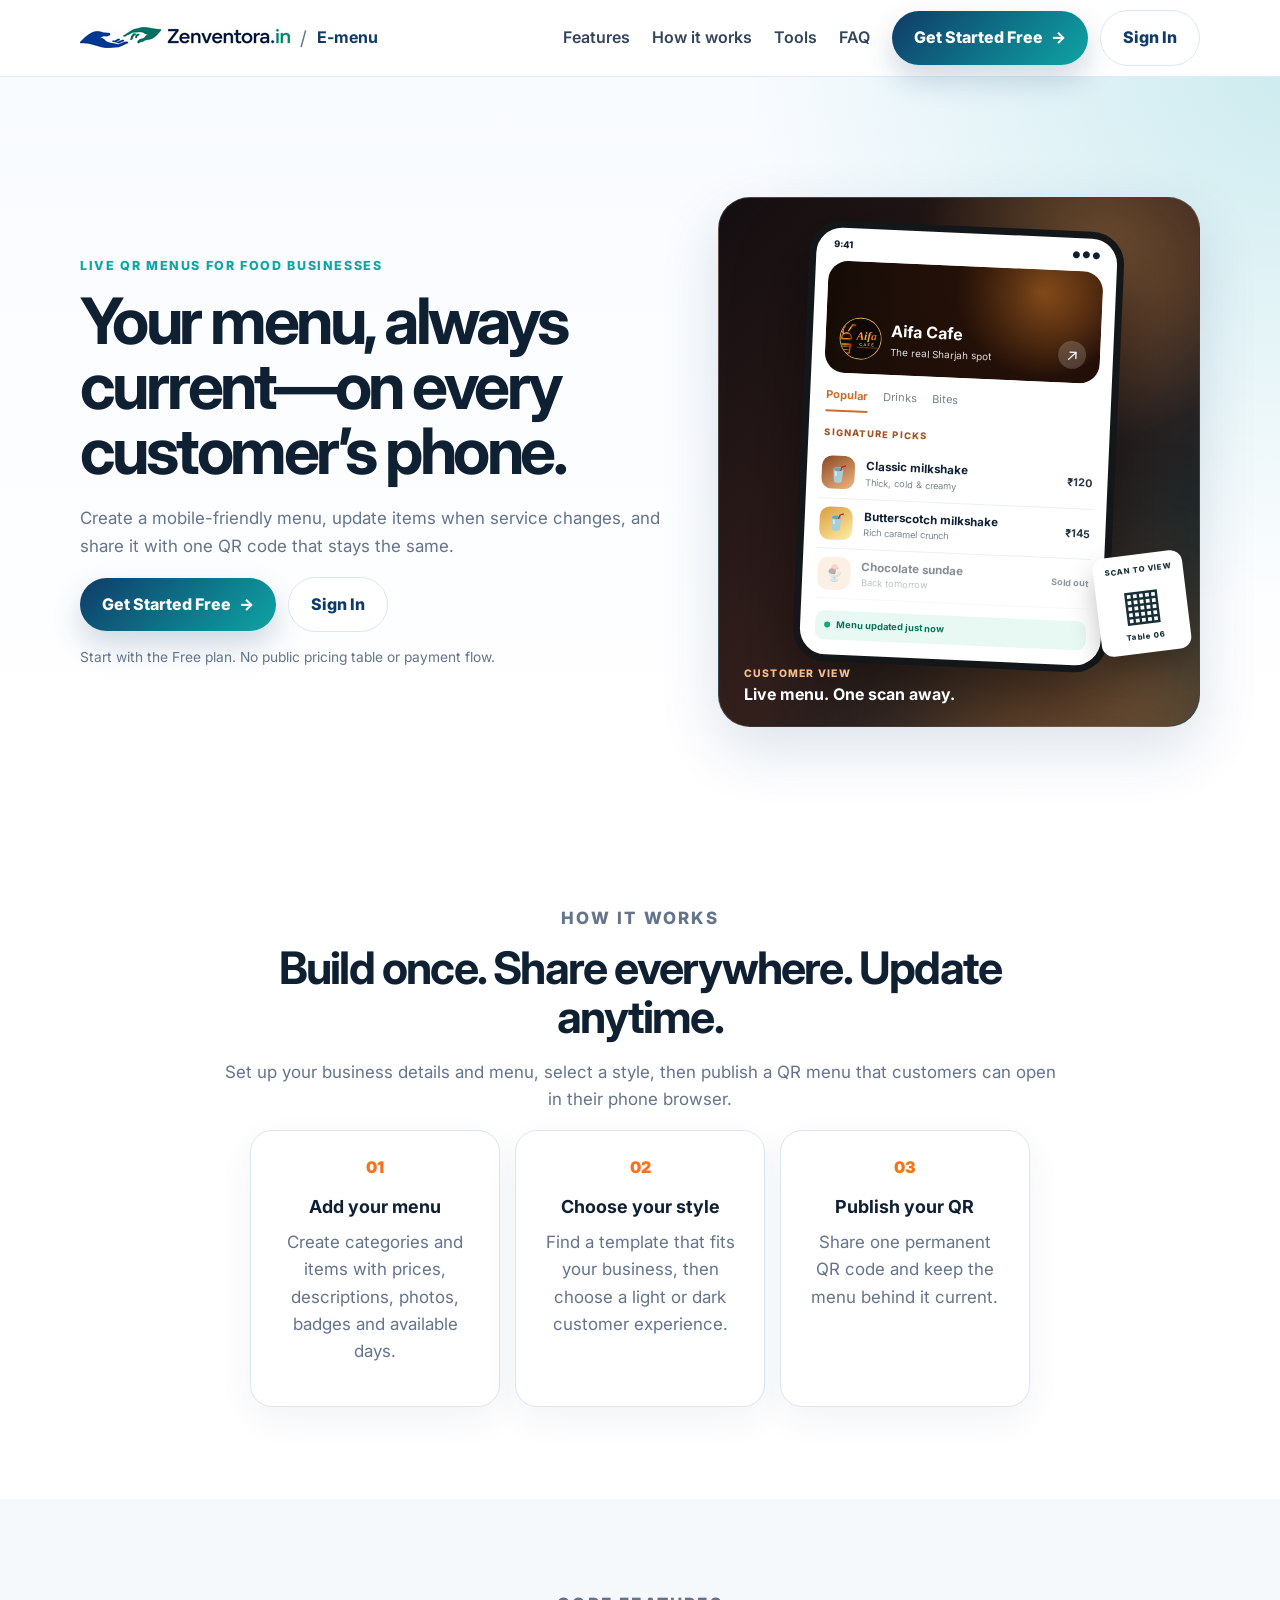
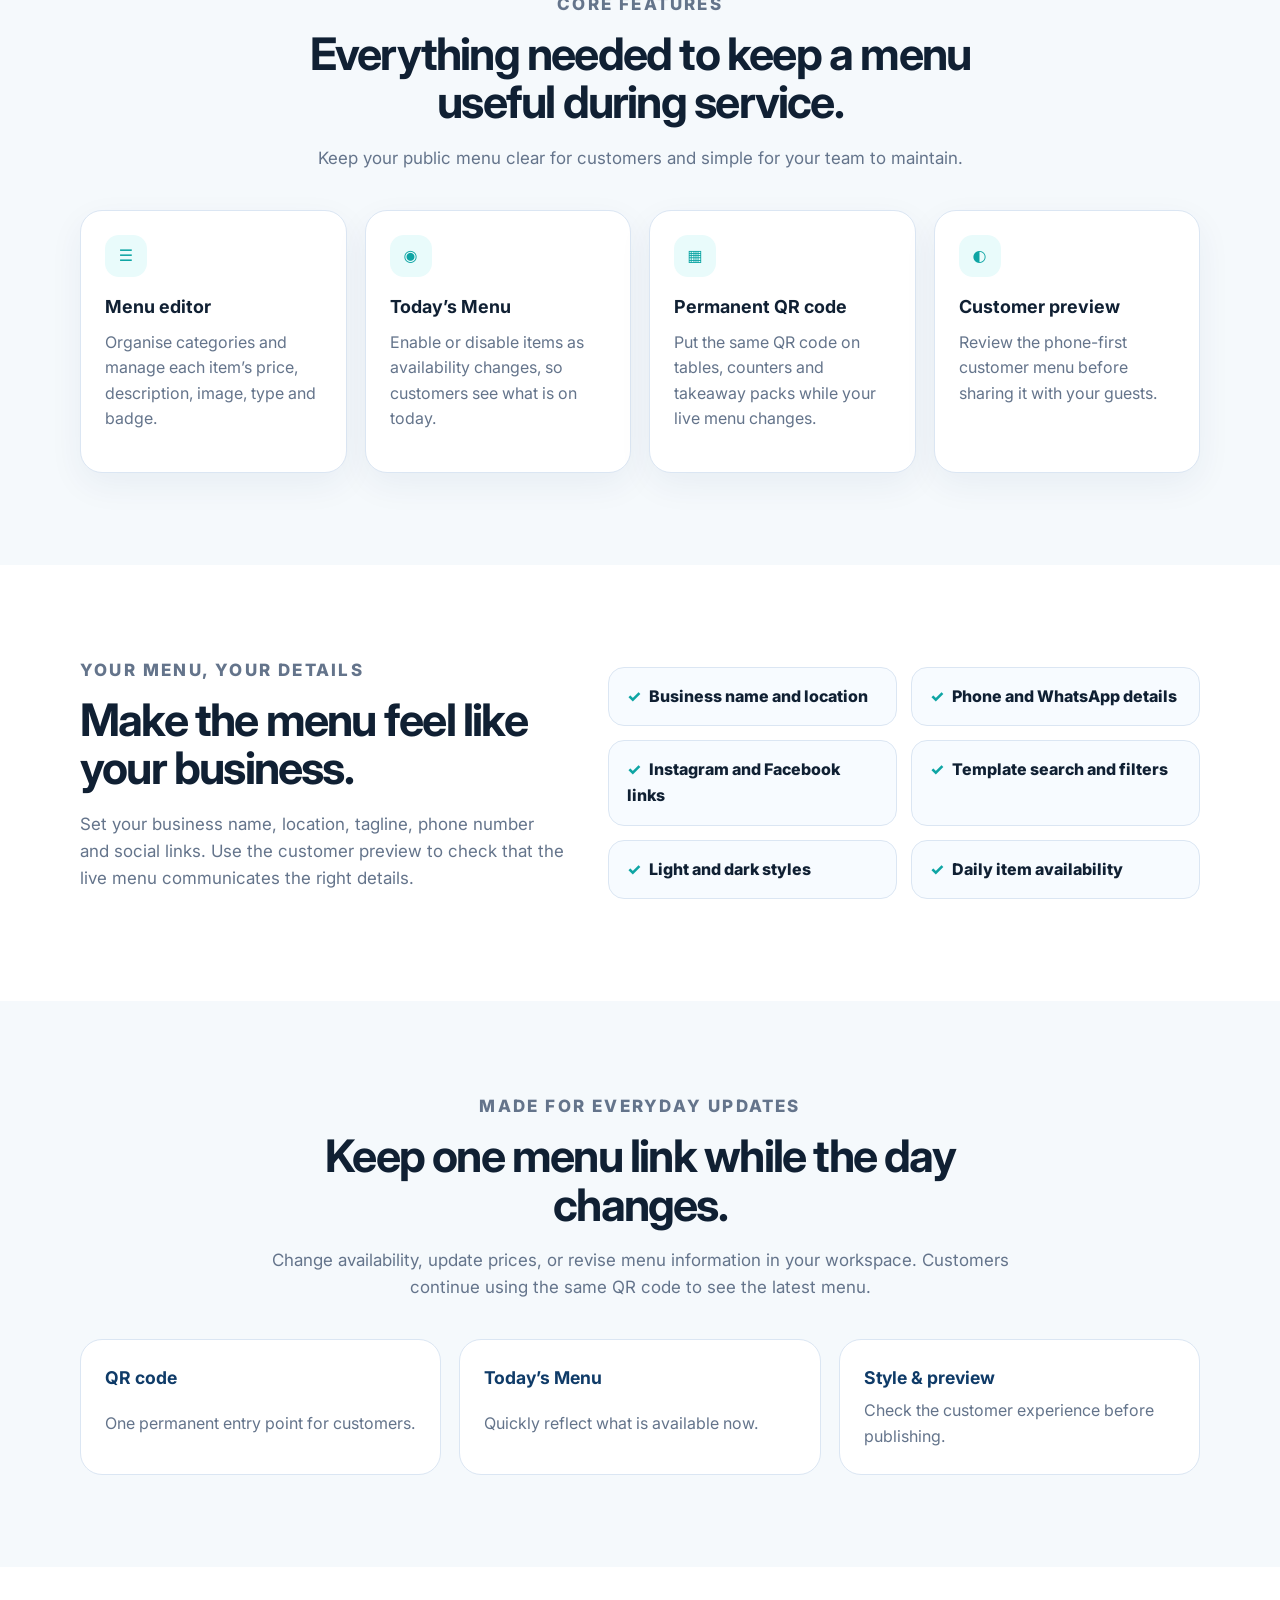
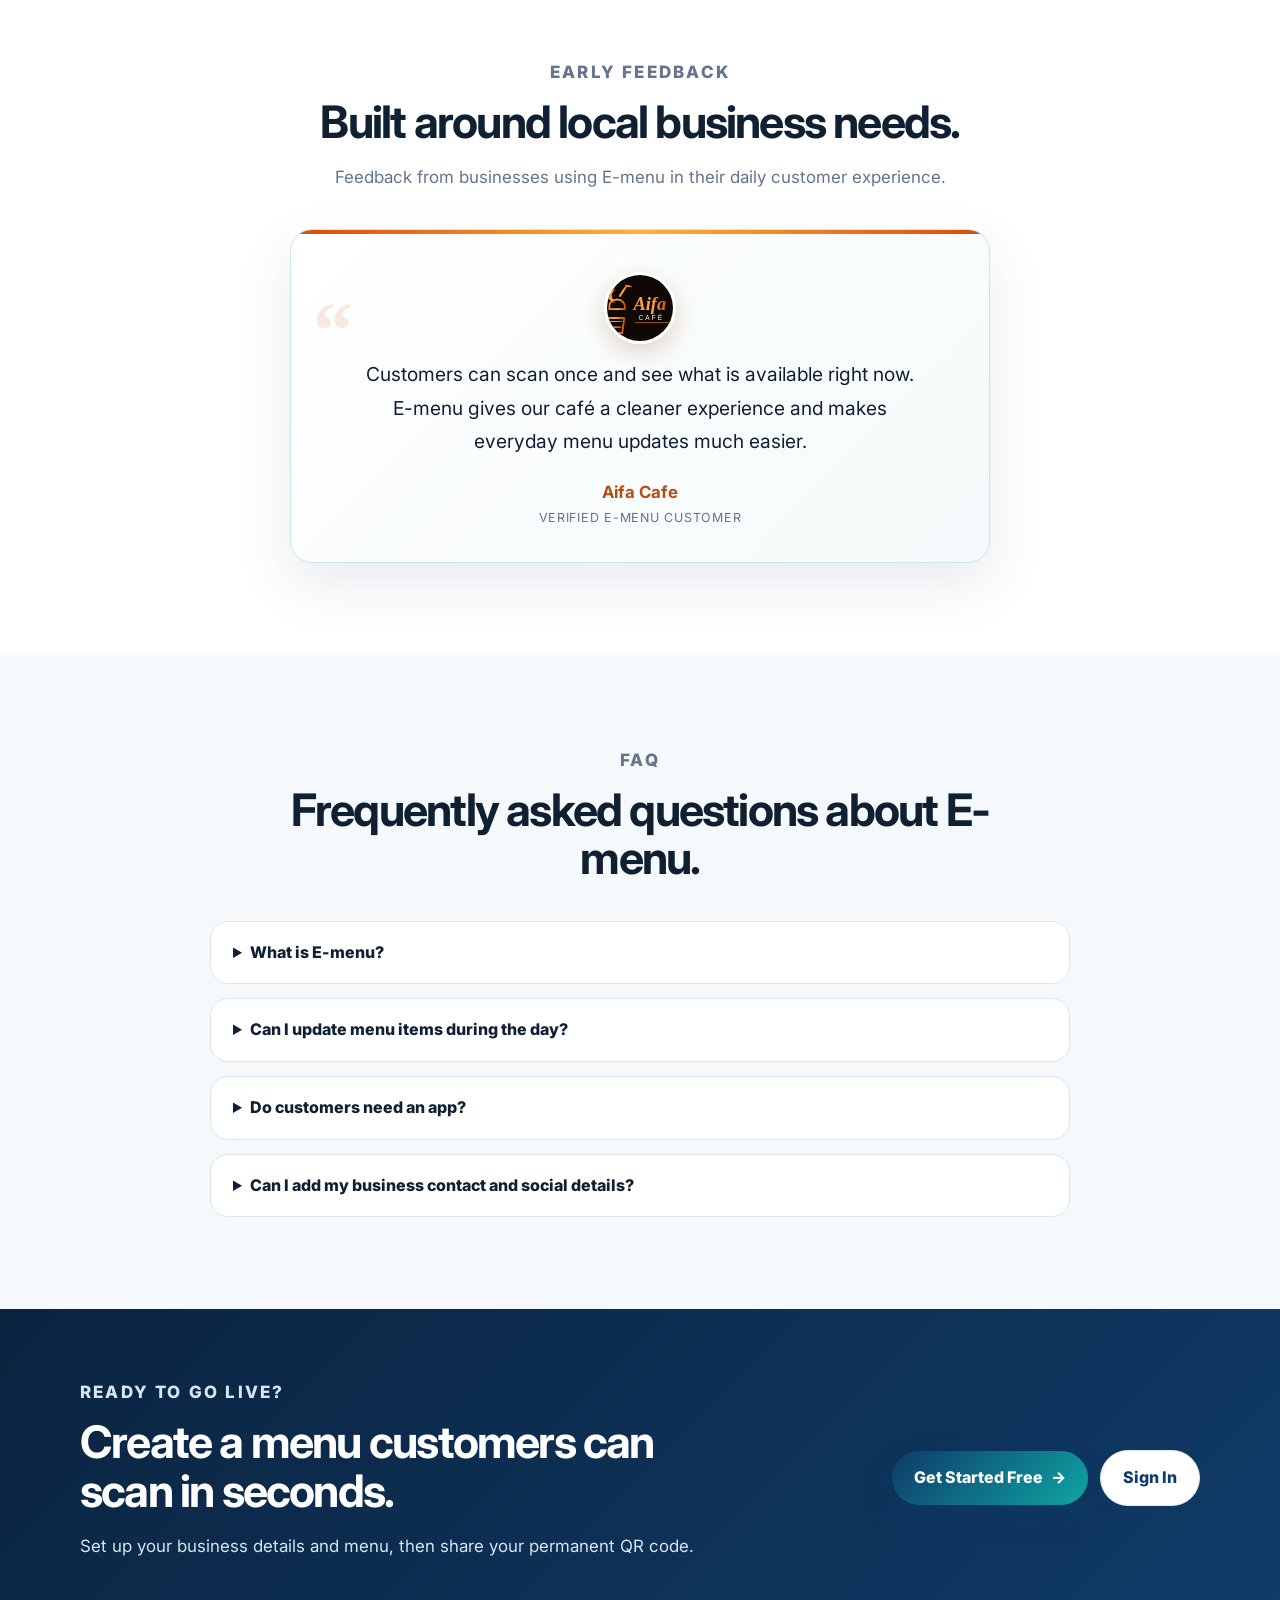
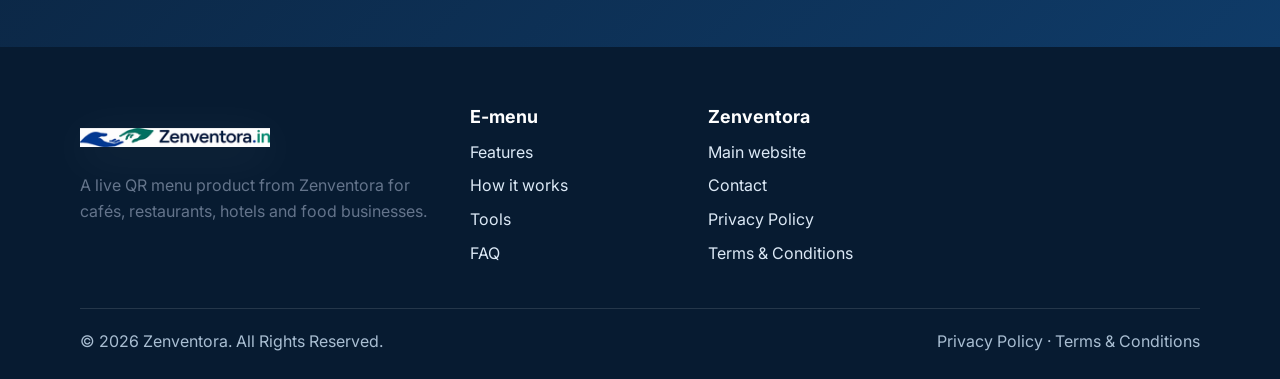
==== commit 5bbbde2e: "Streamline E-menu public landing page" ====
--- a/emenu/index.html
+++ b/emenu/index.html
@@ -1,27 +1,54 @@
 <!doctype html>
 <html lang="en-IN">
 <head>
-  <meta charset="utf-8"><meta name="viewport" content="width=device-width, initial-scale=1">
-  <title>E-menu by Zenventora | Affordable QR Menus for Cafés & Restaurants</title>
-  <meta name="description" content="Create, update and share a mobile-friendly QR menu for your café, restaurant or hotel. E-menu by Zenventora makes live menus accessible and affordable.">
-  <meta name="keywords" content="QR menu India, digital menu, e-menu, restaurant QR code menu, café menu, hotel digital menu, affordable QR menu">
-  <meta name="robots" content="index, follow"><link rel="canonical" href="https://zenventora.in/emenu/">
-  <meta property="og:type" content="website"><meta property="og:title" content="E-menu by Zenventora | Live QR Menus"><meta property="og:description" content="A simple, affordable way for cafés, restaurants and hotels to share and instantly update their menus."><meta property="og:url" content="https://zenventora.in/emenu/"><meta property="og:image" content="https://zenventora.in/assets/zenventora.png">
-  <meta name="theme-color" content="#0f3b68"><link rel="icon" href="../assets/favicon.svg" type="image/svg+xml"><link rel="preconnect" href="https://fonts.googleapis.com"><link rel="preconnect" href="https://fonts.gstatic.com" crossorigin><link href="https://fonts.googleapis.com/css2?family=Inter:wght@400;500;600;700;800&display=swap" rel="stylesheet"><link rel="stylesheet" href="../styles.css"><link rel="stylesheet" href="emenu.css">
-  <script type="application/ld+json">{"@context":"https://schema.org","@type":"SoftwareApplication","name":"E-menu by Zenventora","applicationCategory":"BusinessApplication","operatingSystem":"Web","url":"https://zenventora.in/emenu/","description":"An affordable, mobile-friendly QR menu service for cafés, restaurants and hotels to publish and update live menus."}</script>
-  <script type="application/ld+json">{"@context":"https://schema.org","@type":"FAQPage","mainEntity":[{"@type":"Question","name":"What is an E-menu?","acceptedAnswer":{"@type":"Answer","text":"An E-menu is a digital menu that customers open on their phone by scanning a QR code. Businesses can update items, prices, and availability without reprinting menus."}},{"@type":"Question","name":"Can I update items instantly?","acceptedAnswer":{"@type":"Answer","text":"Yes. E-menu is designed for quick menu, price, and availability updates so customers see the currently available items."}},{"@type":"Question","name":"Is E-menu suitable for small cafés?","acceptedAnswer":{"@type":"Answer","text":"Yes. The Free plan is designed to make QR menus accessible for small cafés, restaurants, and local food businesses."}}]}</script>
+  <meta charset="utf-8">
+  <meta name="viewport" content="width=device-width, initial-scale=1">
+  <title>E-menu by Zenventora | Live QR Menus for Food Businesses</title>
+  <meta name="description" content="Create a live, mobile-friendly QR menu for your café, restaurant or hotel. Update items, manage daily availability, choose a style and share one permanent QR code.">
+  <meta name="robots" content="index, follow">
+  <link rel="canonical" href="https://emenu.zenventora.in/">
+  <meta property="og:type" content="website">
+  <meta property="og:title" content="E-menu by Zenventora | Live QR Menus">
+  <meta property="og:description" content="Create, update and share a live QR menu for your food business.">
+  <meta property="og:url" content="https://emenu.zenventora.in/">
+  <meta property="og:image" content="https://zenventora.in/assets/zenventora.png">
+  <meta name="theme-color" content="#0f3b68">
+  <link rel="icon" href="../assets/favicon.svg" type="image/svg+xml">
+  <link rel="preconnect" href="https://fonts.googleapis.com">
+  <link rel="preconnect" href="https://fonts.gstatic.com" crossorigin>
+  <link href="https://fonts.googleapis.com/css2?family=Inter:wght@400;500;600;700;800&display=swap" rel="stylesheet">
+  <link rel="stylesheet" href="../styles.css">
+  <link rel="stylesheet" href="emenu.css">
+  <script type="application/ld+json">{"@context":"https://schema.org","@type":"SoftwareApplication","name":"E-menu by Zenventora","applicationCategory":"BusinessApplication","operatingSystem":"Web","url":"https://emenu.zenventora.in/","description":"A mobile-friendly QR menu for food businesses to create, update and share live menus."}</script>
 </head>
-<body class="emenu-page"><a class="skip-link" href="#main">Skip to content</a>
-<header class="site-header"><nav class="nav container" aria-label="E-menu navigation"><a class="brand emenu-brand" href="#home" aria-label="E-menu home"><img class="brand-logo" src="../assets/zenventora-logo.svg" alt="Zenventora logo"><span aria-hidden="true">/</span><strong>E-menu</strong></a><button class="nav-toggle" type="button" aria-controls="nav-menu" aria-expanded="false" data-nav-toggle>Menu</button><div id="nav-menu" class="nav-menu" data-nav-menu><a href="#features">Features</a><a href="#how-it-works">How it works</a><a href="#pricing">Pricing</a><a href="#faq">FAQ</a><span data-account-slot><a class="btn btn-primary btn-small" href="signup.html">Sign up free</a></span></div></nav></header>
-<main id="main">
-<section id="home" class="hero section"><div class="container hero-grid"><div class="hero-copy"><p class="eyebrow">Live QR menus for local food businesses</p><h1>Your menu, always current—on every customer’s phone.</h1><p class="hero-text">E-menu helps cafés, restaurants, hotels, and food businesses replace repeated menu printing with a simple QR code and a live, mobile-friendly menu.</p><div class="hero-actions"><a class="btn btn-primary" href="signup.html">Create your free E-menu</a><a class="btn btn-secondary" href="#how-it-works">See how it works</a></div><p class="microcopy">Start with a Free plan. No payment flow is required to explore the product.</p></div><div class="hero-panel customer-menu-showcase" aria-label="Customer view of a live café menu"><div class="showcase-glow"></div><div class="table-qr"><span>SCAN TO VIEW</span><b aria-hidden="true">▦</b><small>Table 06</small></div><div class="phone-menu"><div class="phone-status"><span>9:41</span><span>● ● ●</span></div><div class="cafe-cover"><img class="cafe-logo" src="../assets/emenu/aifa-cafe-logo.svg" alt="Aifa Cafe logo"><div><strong>Aifa Cafe</strong><small>The real Sharjah spot</small></div><button aria-label="Share menu" type="button">↗</button></div><div class="menu-tabs"><strong>Popular</strong><span>Drinks</span><span>Bites</span></div><p class="menu-category">SIGNATURE PICKS</p><div class="customer-item"><span class="dish-art cold-brew">☕</span><div><strong>Classic milkshake</strong><small>Thick, cold & creamy</small></div><b>₹120</b></div><div class="customer-item"><span class="dish-art butterscotch">🥤</span><div><strong>Butterscotch milkshake</strong><small>Rich caramel crunch</small></div><b>₹145</b></div><div class="customer-item sold"><span class="dish-art">🍨</span><div><strong>Chocolate sundae</strong><small>Back tomorrow</small></div><b>Sold out</b></div><div class="live-pill"><i></i> Menu updated just now</div></div><div class="showcase-caption"><span>Customer view</span><strong>Live menu. One scan away.</strong></div></div></div></section>
-<section class="section intro"><div class="container narrow"><p class="eyebrow">Built for everyday updates</p><h2>Stop reprinting menus for every small change.</h2><p>When a price changes, an item sells out, or today’s special is ready, update your live E-menu once. Customers scanning your table QR code see only the menu you want them to see—without waiting for a new print run.</p></div></section>
-<section id="features" class="section soft-bg"><div class="container"><div class="section-heading"><p class="eyebrow">Designed for cafés, restaurants & hotels</p><h2>Simple for your team. Clear for your customers.</h2><p>Use E-menu to organise food and drinks by category, match your business style, and give customers a smooth phone-first browsing experience.</p></div><div class="card-grid four"><article class="card"><span class="icon">▣</span><h3>QR menu sharing</h3><p>Download a QR code for tables, counters, takeaway packs, and social media so customers can open your menu instantly.</p></article><article class="card"><span class="icon">↻</span><h3>Instant availability updates</h3><p>Hide sold-out items or update prices when needed, so the live menu reflects what is available now.</p></article><article class="card"><span class="icon">✦</span><h3>Business-ready templates</h3><p>Choose styles suited to cafés, restaurants, and hotels, then add your logo, business details, menu items, and links.</p></article><article class="card"><span class="icon">↗</span><h3>Share beyond the table</h3><p>Give customers a menu link for WhatsApp and social media, alongside downloadable menu images and PDF-ready output.</p></article></div></div></section>
-<section id="how-it-works" class="section process"><div class="container"><div class="section-heading"><p class="eyebrow">How it works</p><h2>From menu details to a live QR experience.</h2></div><div class="steps"><article><span>01</span><h3>Create your account</h3><p>Sign up with your name, email, phone number, and password to start your E-menu workspace.</p></article><article><span>02</span><h3>Add your menu</h3><p>Enter your business details, logo, categories, items, prices, social links, and availability.</p></article><article><span>03</span><h3>Choose a design</h3><p>Select a template that fits your business or, on eligible plans, customise a larger range of designs.</p></article><article><span>04</span><h3>Publish & download QR</h3><p>Publish the menu, download the QR code, and share the live menu link with customers.</p></article><article><span>05</span><h3>Update anytime</h3><p>Change items, prices, and availability whenever your business needs it—without reprinting.</p></article></div></div></section>
-<section class="section split-section"><div class="container split-grid"><div><p class="eyebrow">Made for accessible growth</p><h2>Bring live digital menus within reach of every local food business.</h2><p>E-menu is planned as a practical, affordable product for businesses that need a professional QR menu without the cost or complexity usually associated with larger restaurant systems.</p></div><div class="check-grid"><span>Mobile-first menu pages</span><span>Categories and item grouping</span><span>Logo and social links</span><span>Live availability controls</span><span>QR code download</span><span>PDF and image exports</span></div></div></section>
-<section id="pricing" class="section soft-bg"><div class="container"><div class="section-heading"><p class="eyebrow">Simple plans</p><h2>Choose the E-menu experience that fits your business.</h2><p>Introductory pricing shown below is indicative and can be confirmed before launch.</p></div><div class="pricing-grid"><article class="price-card"><p class="eyebrow">Free</p><h3>₹0 <small>/ year</small></h3><p>For getting your first live QR menu online.</p><ul><li>5–10 starter templates</li><li>Business profile and logo</li><li>Menu categories, items and prices</li><li>QR code and live menu link</li><li>Basic menu update access</li></ul><a class="btn btn-secondary" href="signup.html">Start free</a></article><article class="price-card featured"><p class="eyebrow">Standard</p><h3>₹100 <small>/ year</small></h3><p>For more design freedom and menu flexibility.</p><ul><li>100+ design options</li><li>Template customisation</li><li>Custom menu design upload</li><li>Convert existing menu artwork</li><li>Live item and price updates</li></ul><a class="btn btn-primary" href="signup.html">Choose Standard</a></article><article class="price-card"><p class="eyebrow">Premium</p><h3>₹200 <small>/ year</small></h3><p>For assisted, AI-led menu design exploration.</p><ul><li>Everything in Standard</li><li>AI design assistance (planned)</li><li>Chat or voice-led design requests</li><li>Advanced customisation support</li><li>Priority product guidance</li></ul><a class="btn btn-secondary" href="signup.html">Explore Premium</a></article></div><div class="comparison-wrap"><table class="comparison"><caption>Plan comparison</caption><thead><tr><th>Feature</th><th>Free</th><th>Standard</th><th>Premium</th></tr></thead><tbody><tr><th>Starter templates</th><td>5–10</td><td>100+</td><td>100+</td></tr><tr><th>Live menu updates</th><td>✓</td><td>✓</td><td>✓</td></tr><tr><th>Custom design upload</th><td>—</td><td>✓</td><td>✓</td></tr><tr><th>AI design assistance</th><td>—</td><td>—</td><td>Planned</td></tr><tr><th>QR / menu sharing</th><td>✓</td><td>✓</td><td>✓</td></tr></tbody></table></div></div></section>
-<section id="testimonials" class="section"><div class="container"><div class="section-heading"><p class="eyebrow">Early feedback</p><h2>Built around local business needs.</h2><p>Feedback from businesses using E-menu in their daily customer experience.</p></div><div class="testimonial-single"><blockquote class="testimonial aifa-testimonial"><img src="../assets/emenu/aifa-cafe-logo.svg" alt="Aifa Cafe logo"><span class="quote-mark" aria-hidden="true">“</span><p>Customers can scan once and see what is available right now. E-menu gives our café a cleaner experience and makes everyday menu updates much easier.</p><footer><strong>Aifa Cafe</strong><span>Verified E-menu customer</span></footer></blockquote></div></div></section>
-<section id="faq" class="section soft-bg"><div class="container"><div class="section-heading"><p class="eyebrow">FAQ</p><h2>Frequently asked questions about E-menu.</h2></div><div class="faq-list"><details><summary>What is an E-menu?</summary><p>E-menu is a digital menu customers open on their phone by scanning a QR code. It is designed for cafés, restaurants, hotels, and food businesses.</p></details><details><summary>Can I update menu items and prices instantly?</summary><p>Yes. The product is designed so businesses can update menu information and availability, helping customers see the menu that is currently active.</p></details><details><summary>Will customers need to install an app?</summary><p>No. Customers can scan a QR code and open the live menu in their normal phone browser.</p></details><details><summary>What does the Free plan include?</summary><p>The Free plan provides a limited starter template selection, business details, menu item management, a published menu link, and QR code access.</p></details><details><summary>Can I use my existing menu design?</summary><p>Standard is planned to support custom menu design uploads and conversion of existing menu artwork into an E-menu experience.</p></details><details><summary>How will AI customisation work?</summary><p>Premium AI design assistance is planned for a future product phase. It will let businesses describe preferred changes through a guided chat or voice-based experience.</p></details><details><summary>Can I share the menu on WhatsApp and social media?</summary><p>Yes. Each published menu is intended to have a shareable link, alongside QR, image, and PDF-ready delivery options.</p></details><details><summary>Is a real login available on this website now?</summary><p>This launch-site prototype demonstrates the sign-up and login experience using browser storage only. Production login, OTP email, payment, QR generation, and hosted menu delivery require secure backend APIs before public release.</p></details></div></div></section>
-<section class="section customer-band"><div class="container customer-card"><div><p class="eyebrow">Ready to go live?</p><h2>Create a menu customers can scan in seconds.</h2><p>Start with your business details and menu items, then choose the plan that suits your design needs.</p></div><a class="btn btn-light" href="signup.html">Create your E-menu</a></div></section>
-</main>
-<footer class="site-footer"><div class="container footer-grid"><div><a class="brand footer-brand" href="#home"><img class="brand-logo" src="../assets/zenventora-logo.svg" alt="Zenventora logo"></a><p>An accessible QR menu product from Zenventora for cafés, restaurants, hotels, and food businesses.</p></div><div><h3>E-menu</h3><a href="#features">Features</a><a href="#how-it-works">How it works</a><a href="#pricing">Pricing</a><a href="#faq">FAQ</a></div><div><h3>Account</h3><a href="signup.html">Sign up</a><a href="login.html">Log in</a><a href="dashboard.html">My account</a><a href="forgot-password.html">Forgot password</a></div><div><h3>Zenventora</h3><a href="../index.html">Main website</a><a href="../contact.html">Contact</a><a href="../privacy-policy.html">Privacy Policy</a><a href="../terms-and-conditions.html">Terms & Conditions</a></div></div><div class="container footer-bottom"><span>© 2026 Zenventora. All Rights Reserved.</span><span><a href="../privacy-policy.html">Privacy Policy</a> · <a href="../terms-and-conditions.html">Terms & Conditions</a></span></div></footer><script src="../script.js" defer></script><script src="emenu.js" defer></script></body></html>
+<body class="emenu-page">
+  <a class="skip-link" href="#main">Skip to content</a>
+  <header class="site-header">
+    <nav class="nav container" aria-label="E-menu navigation">
+      <a class="brand emenu-brand" href="#home" aria-label="E-menu home"><img class="brand-logo" src="../assets/zenventora-logo.svg" alt="Zenventora logo"><span aria-hidden="true">/</span><strong>E-menu</strong></a>
+      <button class="nav-toggle" type="button" aria-controls="nav-menu" aria-expanded="false" data-nav-toggle>Menu</button>
+      <div id="nav-menu" class="nav-menu" data-nav-menu>
+        <a href="#features">Features</a><a href="#how-it-works">How it works</a><a href="#tools">Tools</a><a href="#faq">FAQ</a>
+        <div class="cta-area cta-area--header" data-emenu-cta aria-live="polite"><a class="btn btn-primary btn-small" href="https://emenu.sogo.com/?signup=true">Get Started Free</a><a class="btn btn-secondary btn-small" href="https://emenu.sogo.com">Sign In</a></div>
+      </div>
+    </nav>
+  </header>
+  <main id="main">
+    <section id="home" class="hero section">
+      <div class="container hero-grid">
+        <div class="hero-copy"><p class="eyebrow">Live QR menus for food businesses</p><h1>Your menu, always current—on every customer’s phone.</h1><p class="hero-text">Create a mobile-friendly menu, update items when service changes, and share it with one QR code that stays the same.</p><div class="hero-actions cta-area" data-emenu-cta aria-live="polite"><a class="btn btn-primary" href="https://emenu.sogo.com/?signup=true">Get Started Free <span aria-hidden="true">→</span></a><a class="btn btn-secondary" href="https://emenu.sogo.com">Sign In</a></div><p class="microcopy">Start with the Free plan. No public pricing table or payment flow.</p></div>
+        <div class="hero-panel customer-menu-showcase" aria-label="Example customer view of a live café menu"><div class="showcase-glow"></div><div class="table-qr"><span>SCAN TO VIEW</span><b aria-hidden="true">▦</b><small>Table 06</small></div><div class="phone-menu"><div class="phone-status"><span>9:41</span><span>● ● ●</span></div><div class="cafe-cover"><img class="cafe-logo" src="../assets/emenu/aifa-cafe-logo.svg" alt="Aifa Cafe logo"><div><strong>Aifa Cafe</strong><small>The real Sharjah spot</small></div><button aria-label="Share menu example" type="button">↗</button></div><div class="menu-tabs"><strong>Popular</strong><span>Drinks</span><span>Bites</span></div><p class="menu-category">SIGNATURE PICKS</p><div class="customer-item"><span class="dish-art cold-brew">☕</span><div><strong>Classic milkshake</strong><small>Thick, cold &amp; creamy</small></div><b>₹120</b></div><div class="customer-item"><span class="dish-art butterscotch">🥤</span><div><strong>Butterscotch milkshake</strong><small>Rich caramel crunch</small></div><b>₹145</b></div><div class="customer-item sold"><span class="dish-art">🍨</span><div><strong>Chocolate sundae</strong><small>Back tomorrow</small></div><b>Sold out</b></div><div class="live-pill"><i></i> Menu updated just now</div></div><div class="showcase-caption"><span>Customer view</span><strong>Live menu. One scan away.</strong></div></div>
+      </div>
+    </section>
+    <section id="how-it-works" class="section intro"><div class="container narrow"><p class="eyebrow">How it works</p><h2>Build once. Share everywhere. Update anytime.</h2><p>Set up your business details and menu, select a style, then publish a QR menu that customers can open in their phone browser.</p><div class="steps"><article><span>01</span><h3>Add your menu</h3><p>Create categories and items with prices, descriptions, photos, badges and available days.</p></article><article><span>02</span><h3>Choose your style</h3><p>Find a template that fits your business, then choose a light or dark customer experience.</p></article><article><span>03</span><h3>Publish your QR</h3><p>Share one permanent QR code and keep the menu behind it current.</p></article></div></div></section>
+    <section id="features" class="section soft-bg"><div class="container"><div class="section-heading"><p class="eyebrow">Core features</p><h2>Everything needed to keep a menu useful during service.</h2><p>Keep your public menu clear for customers and simple for your team to maintain.</p></div><div class="card-grid four"><article class="card"><span class="icon">☰</span><h3>Menu editor</h3><p>Organise categories and manage each item’s price, description, image, type and badge.</p></article><article class="card"><span class="icon">◉</span><h3>Today’s Menu</h3><p>Enable or disable items as availability changes, so customers see what is on today.</p></article><article class="card"><span class="icon">▦</span><h3>Permanent QR code</h3><p>Put the same QR code on tables, counters and takeaway packs while your live menu changes.</p></article><article class="card"><span class="icon">◐</span><h3>Customer preview</h3><p>Review the phone-first customer menu before sharing it with your guests.</p></article></div></div></section>
+    <section id="tools" class="section"><div class="container split-grid"><div><p class="eyebrow">Your menu, your details</p><h2>Make the menu feel like your business.</h2><p>Set your business name, location, tagline, phone number and social links. Use the customer preview to check that the live menu communicates the right details.</p></div><div class="check-grid"><span>Business name and location</span><span>Phone and WhatsApp details</span><span>Instagram and Facebook links</span><span>Template search and filters</span><span>Light and dark styles</span><span>Daily item availability</span></div></div></section>
+    <section class="section soft-bg"><div class="container"><div class="section-heading"><p class="eyebrow">Made for everyday updates</p><h2>Keep one menu link while the day changes.</h2><p>Change availability, update prices, or revise menu information in your workspace. Customers continue using the same QR code to see the latest menu.</p></div><div class="workflow-grid"><article><strong>QR code</strong><span>One permanent entry point for customers.</span></article><article><strong>Today’s Menu</strong><span>Quickly reflect what is available now.</span></article><article><strong>Style &amp; preview</strong><span>Check the customer experience before publishing.</span></article></div></div></section>
+    <section id="testimonials" class="section"><div class="container"><div class="section-heading"><p class="eyebrow">Early feedback</p><h2>Built around local business needs.</h2><p>Feedback from businesses using E-menu in their daily customer experience.</p></div><div class="testimonial-single"><blockquote class="testimonial aifa-testimonial"><img src="../assets/emenu/aifa-cafe-logo.svg" alt="Aifa Cafe logo"><span class="quote-mark" aria-hidden="true">“</span><p>Customers can scan once and see what is available right now. E-menu gives our café a cleaner experience and makes everyday menu updates much easier.</p><footer><strong>Aifa Cafe</strong><span>Verified E-menu customer</span></footer></blockquote></div></div></section>
+    <section id="faq" class="section soft-bg"><div class="container"><div class="section-heading"><p class="eyebrow">FAQ</p><h2>Frequently asked questions about E-menu.</h2></div><div class="faq-list"><details><summary>What is E-menu?</summary><p>E-menu is a digital menu customers open on their phone by scanning a QR code.</p></details><details><summary>Can I update menu items during the day?</summary><p>Yes. Use the menu editor and Today’s Menu controls to update information and availability.</p></details><details><summary>Do customers need an app?</summary><p>No. They open the live menu in their normal phone browser.</p></details><details><summary>Can I add my business contact and social details?</summary><p>Yes. E-menu supports business name, location, tagline, phone, WhatsApp, Instagram and Facebook details.</p></details></div></div></section>
+    <section class="section customer-band"><div class="container customer-card"><div><p class="eyebrow">Ready to go live?</p><h2>Create a menu customers can scan in seconds.</h2><p>Set up your business details and menu, then share your permanent QR code.</p></div><div class="cta-area cta-area--light" data-emenu-cta aria-live="polite"><a class="btn btn-light" href="https://emenu.sogo.com/?signup=true">Get Started Free <span aria-hidden="true">→</span></a><a class="btn btn-outline-light" href="https://emenu.sogo.com">Sign In</a></div></div></section>
+  </main>
+  <footer class="site-footer"><div class="container footer-grid"><div><a class="brand footer-brand" href="#home"><img class="brand-logo" src="../assets/zenventora-logo.svg" alt="Zenventora logo"></a><p>A live QR menu product from Zenventora for cafés, restaurants, hotels and food businesses.</p></div><div><h3>E-menu</h3><a href="#features">Features</a><a href="#how-it-works">How it works</a><a href="#tools">Tools</a><a href="#faq">FAQ</a></div><div><h3>Zenventora</h3><a href="../index.html">Main website</a><a href="../contact.html">Contact</a><a href="../privacy-policy.html">Privacy Policy</a><a href="../terms-and-conditions.html">Terms &amp; Conditions</a></div></div><div class="container footer-bottom"><span>© 2026 Zenventora. All Rights Reserved.</span><span><a href="../privacy-policy.html">Privacy Policy</a> · <a href="../terms-and-conditions.html">Terms &amp; Conditions</a></span></div></footer>
+  <script src="../script.js" defer></script><script src="emenu.js" defer></script>
+</body>
+</html>
--- a/emenu/emenu.css
+++ b/emenu/emenu.css
@@ -1,5 +1,4 @@
-.emenu-brand strong{color:var(--blue);font-size:1rem}.emenu-brand span{color:var(--muted);font-weight:400}.microcopy{font-size:.86rem;color:var(--muted);margin:14px 0 0}.menu-preview{padding:0;overflow:hidden}.preview-top{display:flex;justify-content:space-between;align-items:center;padding:18px 22px;background:var(--navy);color:#fff}.menu-preview>h3,.menu-preview>.menu-tag,.menu-row{margin-left:24px;margin-right:24px}.menu-tag{margin-top:25px;margin-bottom:6px;color:var(--teal);font-size:.72rem;font-weight:800;letter-spacing:.12em}.menu-row{display:flex;justify-content:space-between;gap:16px;border-top:1px solid var(--line);padding:14px 0}.menu-row span{font-weight:700}.menu-row small{display:block;color:#16826f;font-size:.75rem}.muted-item{opacity:.55}.muted-item small{color:#b45309}.preview-footer{margin-top:18px;padding:14px 24px;background:var(--soft);font-weight:700;color:var(--blue)}.pricing-grid{display:grid;grid-template-columns:repeat(3,1fr);gap:20px;align-items:stretch}.price-card{background:#fff;border:1px solid var(--line);border-radius:24px;padding:28px;display:flex;flex-direction:column}.price-card.featured{border:2px solid var(--teal);box-shadow:var(--shadow)}.price-card h3{font-size:2.3rem;margin-bottom:6px}.price-card h3 small{font-size:.9rem;color:var(--muted);font-weight:500}.price-card>p:not(.eyebrow){color:var(--muted)}.price-card ul{list-style:none;padding:0;margin:12px 0 28px}.price-card li{padding:7px 0;border-bottom:1px solid var(--line);font-size:.92rem}.price-card li:before{content:'✓';color:var(--teal);font-weight:800;margin-right:9px}.price-card .btn{margin-top:auto}.comparison-wrap{margin-top:34px;overflow-x:auto;background:#fff;border:1px solid var(--line);border-radius:20px}.comparison{width:100%;border-collapse:collapse;min-width:600px}.comparison caption{text-align:left;padding:20px 24px;font-weight:800;font-size:1.1rem}.comparison th,.comparison td{padding:14px 24px;text-align:left;border-top:1px solid var(--line)}.comparison thead th{color:var(--blue);background:var(--soft)}.testimonial{border:1px solid var(--line);border-radius:22px;margin:0;padding:26px;background:#fff}.testimonial p{font-size:1.05rem;line-height:1.7}.testimonial footer{display:grid;color:var(--muted);font-size:.85rem}.testimonial footer strong{color:var(--ink)}.auth-main{min-height:calc(100vh - 76px);display:grid;place-items:center;padding:56px 16px;background:linear-gradient(180deg,#f8fbff,#fff)}.auth-card{width:min(560px,100%);padding:32px;background:#fff;border:1px solid var(--line);border-radius:26px;box-shadow:var(--shadow)}.auth-card h1{font-size:clamp(2rem,5vw,3rem)}.auth-card>p{color:var(--muted)}.form-grid{display:grid;gap:16px;margin-top:24px}.form-grid label{font-weight:700;font-size:.92rem}.form-grid input{display:block;width:100%;margin-top:7px;padding:13px 14px;border:1px solid var(--line);border-radius:12px;color:var(--ink)}.form-grid input:focus{outline:3px solid rgba(14,165,164,.18);border-color:var(--teal)}.form-row{display:flex;justify-content:space-between;gap:15px;align-items:center;font-size:.9rem}.auth-note,.form-message{font-size:.88rem;color:var(--muted);margin-top:18px}.form-message{display:none;padding:12px;border-radius:10px;background:#e8f8f7;color:#086563}.form-message.show{display:block}.auth-links{margin-top:20px;display:flex;justify-content:space-between;gap:15px;flex-wrap:wrap;font-weight:700;color:var(--blue)}.profile-pill{border:1px solid var(--line);border-radius:999px;padding:7px 11px;background:#fff;font-size:.85rem;font-weight:700;white-space:nowrap}.profile-pill:hover{color:var(--teal)}@media(max-width:800px){.pricing-grid{grid-template-columns:1fr}.price-card{padding:24px}.emenu-brand .brand-logo{width:126px}.nav-menu .profile-pill{display:inline-block}.comparison th,.comparison td{padding:12px 16px}}@media(max-width:520px){.auth-card{padding:24px 20px}.form-row{align-items:flex-start;flex-direction:column}.emenu-brand strong{font-size:.9rem}}
+.emenu-brand strong{color:var(--blue);font-size:1rem}.emenu-brand span{color:var(--muted);font-weight:400}.cta-area{display:flex;gap:12px;flex-wrap:wrap;min-height:48px;align-items:center}.cta-area--header{min-height:40px}.cta-area--light .btn-outline-light{color:#fff;border-color:rgba(255,255,255,.55);background:transparent}.microcopy{font-size:.86rem;color:var(--muted);margin:14px 0 0}.workflow-grid{display:grid;grid-template-columns:repeat(3,1fr);gap:18px}.workflow-grid article{display:grid;gap:6px;padding:24px;border:1px solid var(--line);border-radius:var(--radius);background:#fff}.workflow-grid strong{color:var(--blue);font-size:1.1rem}.workflow-grid span{color:var(--muted)}.testimonial{border:1px solid var(--line);border-radius:22px;margin:0;padding:26px;background:#fff}.testimonial p{font-size:1.05rem;line-height:1.7}.testimonial footer{display:grid;color:var(--muted);font-size:.85rem}.testimonial footer strong{color:var(--ink)}
 /* Customer-facing live-menu mockup shown in the hero. */
-.customer-menu-showcase{position:relative;min-height:530px;padding:28px;overflow:hidden;background:radial-gradient(circle at 78% 12%,rgba(248,183,93,.36),transparent 30%),linear-gradient(135deg,#140e10,#33201d 54%,#092a32);border-color:rgba(255,255,255,.15)}.showcase-glow{position:absolute;inset:auto -18% -42% auto;width:360px;height:360px;border-radius:50%;background:rgba(238,128,53,.4);filter:blur(70px)}.phone-menu{position:relative;z-index:1;width:min(315px,calc(100% - 74px));margin:0 auto;padding:10px 13px 15px;border:7px solid #141719;border-radius:33px;background:#fff;box-shadow:0 28px 70px rgba(0,0,0,.48);transform:rotate(2.5deg)}.phone-status{display:flex;justify-content:space-between;font-size:.58rem;font-weight:800;padding:0 4px 8px}.cafe-cover{height:112px;border-radius:20px;padding:14px;display:flex;align-items:flex-end;gap:9px;background:linear-gradient(125deg,rgba(9,28,32,.75),rgba(81,40,27,.28)),linear-gradient(135deg,#c9793a,#38211d);color:#fff}.cafe-cover strong,.cafe-cover small{display:block}.cafe-cover small{font-size:.62rem;opacity:.85}.cafe-cover button{margin-left:auto;width:28px;height:28px;border:0;border-radius:50%;background:rgba(255,255,255,.18);color:#fff}.cafe-badge{display:grid;place-items:center;width:38px;height:38px;border:1px solid rgba(255,255,255,.72);border-radius:50%;font-family:Georgia,serif;font-weight:700}.menu-tabs{display:flex;gap:15px;padding:14px 3px 10px;font-size:.69rem;color:#77818a}.menu-tabs strong{color:#cb6e2d;border-bottom:2px solid #cb6e2d;padding-bottom:5px}.menu-category{margin:4px 3px 8px;color:#a35424;font-size:.58rem;font-weight:800;letter-spacing:.13em}.customer-item{display:grid;grid-template-columns:35px 1fr auto;gap:9px;align-items:center;padding:8px 2px;border-bottom:1px solid #edf0f2}.customer-item strong,.customer-item small{display:block}.customer-item strong{font-size:.72rem}.customer-item small{font-size:.58rem;color:#7b8791}.customer-item>b{font-size:.67rem;color:#243642}.dish-art{display:grid;place-items:center;width:33px;height:33px;border-radius:10px;background:#f9e3c9;font-size:1rem}.cold-brew{background:#debf9d}.waffle{background:#f2c450;color:#8e4d19}.customer-item.sold{opacity:.5}.customer-item.sold>b{font-size:.57rem}.live-pill{margin:12px 2px 0;padding:7px 9px;border-radius:9px;background:#e8f8f3;color:#08735b;font-size:.58rem;font-weight:700}.live-pill i{display:inline-block;width:6px;height:6px;margin-right:4px;border-radius:50%;background:#18a779}.table-qr{position:absolute;z-index:2;right:12px;bottom:73px;width:90px;padding:10px 8px;border-radius:12px;background:#fff;color:#172f36;text-align:center;box-shadow:0 14px 28px rgba(0,0,0,.25);transform:rotate(-7deg)}.table-qr span,.table-qr small{display:block;font-size:.48rem;font-weight:800;letter-spacing:.08em}.table-qr b{display:block;font-size:2.7rem;line-height:.9;margin:8px 0}.showcase-caption{position:absolute;z-index:2;left:25px;bottom:18px;color:#fff;display:grid}.showcase-caption span{font-size:.65rem;letter-spacing:.12em;text-transform:uppercase;color:#f7be86;font-weight:800}.showcase-caption strong{font-size:1rem}.testimonial-single{width:min(700px,100%);margin:0 auto}.testimonial-single .testimonial{background:linear-gradient(135deg,#fff,#f4fafb);border-color:#cce5e7}.testimonial-single .testimonial p{font-size:1.2rem}@media(max-width:520px){.customer-menu-showcase{min-height:490px;padding:20px}.phone-menu{width:calc(100% - 45px)}.table-qr{right:2px;bottom:74px;transform:scale(.83) rotate(-7deg);transform-origin:right bottom}.showcase-caption{left:20px}}
-/* Aifa Cafe customer identity and drink-led menu experience. */
-.cafe-cover{background:linear-gradient(105deg,rgba(10,8,5,.87),rgba(48,20,9,.37)),radial-gradient(circle at 78% 20%,#e7872d,transparent 37%),linear-gradient(135deg,#59230e,#180b07)}.cafe-logo{width:42px;height:42px;object-fit:cover;border-radius:50%;border:1px solid rgba(255,198,111,.82);background:#100805}.cold-brew{background:linear-gradient(145deg,#8a4825,#f0b67e);font-size:0!important}.cold-brew:after{content:'🥤';font-size:1rem}.butterscotch{background:linear-gradient(145deg,#d99c3d,#fff0a7)}.aifa-testimonial{position:relative;overflow:hidden;text-align:center;padding:42px 46px 34px;box-shadow:0 22px 55px rgba(15,59,104,.1)}.aifa-testimonial:before{content:'';position:absolute;inset:0 0 auto;height:4px;background:linear-gradient(90deg,#d94b08,#ffb13a,#d94b08)}.aifa-testimonial>img{display:block;width:72px;height:72px;object-fit:cover;border-radius:50%;margin:0 auto 14px;border:3px solid #fff;box-shadow:0 8px 24px rgba(128,56,10,.22)}.aifa-testimonial .quote-mark{position:absolute;left:22px;top:60px;font:800 5rem/1 Georgia,serif;color:rgba(217,75,8,.12)}.aifa-testimonial p{position:relative;max-width:570px;margin:0 auto 20px;font-size:1.17rem;line-height:1.75}.aifa-testimonial footer{position:relative;gap:2px}.aifa-testimonial footer strong{font-size:1.05rem;color:#b64d13}.aifa-testimonial footer span{font-size:.78rem;letter-spacing:.06em;text-transform:uppercase}@media(max-width:520px){.aifa-testimonial{padding:36px 24px 28px}.aifa-testimonial p{font-size:1.04rem}.aifa-testimonial .quote-mark{left:8px;top:68px;font-size:4rem}}
+.customer-menu-showcase{position:relative;min-height:530px;padding:28px;overflow:hidden;background:radial-gradient(circle at 78% 12%,rgba(248,183,93,.36),transparent 30%),linear-gradient(135deg,#140e10,#33201d 54%,#092a32);border-color:rgba(255,255,255,.15)}.showcase-glow{position:absolute;inset:auto -18% -42% auto;width:360px;height:360px;border-radius:50%;background:rgba(238,128,53,.4);filter:blur(70px)}.phone-menu{position:relative;z-index:1;width:min(315px,calc(100% - 74px));margin:0 auto;padding:10px 13px 15px;border:7px solid #141719;border-radius:33px;background:#fff;box-shadow:0 28px 70px rgba(0,0,0,.48);transform:rotate(2.5deg)}.phone-status{display:flex;justify-content:space-between;font-size:.58rem;font-weight:800;padding:0 4px 8px}.cafe-cover{height:112px;border-radius:20px;padding:14px;display:flex;align-items:flex-end;gap:9px;background:linear-gradient(105deg,rgba(10,8,5,.87),rgba(48,20,9,.37)),radial-gradient(circle at 78% 20%,#e7872d,transparent 37%),linear-gradient(135deg,#59230e,#180b07);color:#fff}.cafe-cover strong,.cafe-cover small{display:block}.cafe-cover small{font-size:.62rem;opacity:.85}.cafe-cover button{margin-left:auto;width:28px;height:28px;border:0;border-radius:50%;background:rgba(255,255,255,.18);color:#fff}.cafe-logo{width:42px;height:42px;object-fit:cover;border-radius:50%;border:1px solid rgba(255,198,111,.82);background:#100805}.menu-tabs{display:flex;gap:15px;padding:14px 3px 10px;font-size:.69rem;color:#77818a}.menu-tabs strong{color:#cb6e2d;border-bottom:2px solid #cb6e2d;padding-bottom:5px}.menu-category{margin:4px 3px 8px;color:#a35424;font-size:.58rem;font-weight:800;letter-spacing:.13em}.customer-item{display:grid;grid-template-columns:35px 1fr auto;gap:9px;align-items:center;padding:8px 2px;border-bottom:1px solid #edf0f2}.customer-item strong,.customer-item small{display:block}.customer-item strong{font-size:.72rem}.customer-item small{font-size:.58rem;color:#7b8791}.customer-item>b{font-size:.67rem;color:#243642}.dish-art{display:grid;place-items:center;width:33px;height:33px;border-radius:10px;background:#f9e3c9;font-size:1rem}.cold-brew{background:linear-gradient(145deg,#8a4825,#f0b67e);font-size:0!important}.cold-brew:after{content:'🥤';font-size:1rem}.butterscotch{background:linear-gradient(145deg,#d99c3d,#fff0a7)}.customer-item.sold{opacity:.5}.customer-item.sold>b{font-size:.57rem}.live-pill{margin:12px 2px 0;padding:7px 9px;border-radius:9px;background:#e8f8f3;color:#08735b;font-size:.58rem;font-weight:700}.live-pill i{display:inline-block;width:6px;height:6px;margin-right:4px;border-radius:50%;background:#18a779}.table-qr{position:absolute;z-index:2;right:12px;bottom:73px;width:90px;padding:10px 8px;border-radius:12px;background:#fff;color:#172f36;text-align:center;box-shadow:0 14px 28px rgba(0,0,0,.25);transform:rotate(-7deg)}.table-qr span,.table-qr small{display:block;font-size:.48rem;font-weight:800;letter-spacing:.08em}.table-qr b{display:block;font-size:2.7rem;line-height:.9;margin:8px 0}.showcase-caption{position:absolute;z-index:2;left:25px;bottom:18px;color:#fff;display:grid}.showcase-caption span{font-size:.65rem;letter-spacing:.12em;text-transform:uppercase;color:#f7be86;font-weight:800}.showcase-caption strong{font-size:1rem}.testimonial-single{width:min(700px,100%);margin:0 auto}.testimonial-single .testimonial{background:linear-gradient(135deg,#fff,#f4fafb);border-color:#cce5e7}.testimonial-single .testimonial p{font-size:1.2rem}.aifa-testimonial{position:relative;overflow:hidden;text-align:center;padding:42px 46px 34px;box-shadow:0 22px 55px rgba(15,59,104,.1)}.aifa-testimonial:before{content:'';position:absolute;inset:0 0 auto;height:4px;background:linear-gradient(90deg,#d94b08,#ffb13a,#d94b08)}.aifa-testimonial>img{display:block;width:72px;height:72px;object-fit:cover;border-radius:50%;margin:0 auto 14px;border:3px solid #fff;box-shadow:0 8px 24px rgba(128,56,10,.22)}.aifa-testimonial .quote-mark{position:absolute;left:22px;top:60px;font:800 5rem/1 Georgia,serif;color:rgba(217,75,8,.12)}.aifa-testimonial p{position:relative;max-width:570px;margin:0 auto 20px;font-size:1.17rem;line-height:1.75}.aifa-testimonial footer{position:relative;gap:2px}.aifa-testimonial footer strong{font-size:1.05rem;color:#b64d13}.aifa-testimonial footer span{font-size:.78rem;letter-spacing:.06em;text-transform:uppercase}
+@media(max-width:800px){.workflow-grid{grid-template-columns:1fr}.emenu-brand .brand-logo{width:126px}.nav-menu .cta-area{width:100%}.nav-menu .cta-area .btn{flex:1}.cta-area--header{padding-top:8px}}@media(max-width:520px){.customer-menu-showcase{min-height:490px;padding:20px}.phone-menu{width:calc(100% - 45px)}.table-qr{right:2px;bottom:74px;transform:scale(.83) rotate(-7deg);transform-origin:right bottom}.showcase-caption{left:20px}.aifa-testimonial{padding:36px 24px 28px}.aifa-testimonial p{font-size:1.04rem}.aifa-testimonial .quote-mark{left:8px;top:68px;font-size:4rem}.customer-card .cta-area{width:100%}.customer-card .cta-area .btn{flex:1}.emenu-brand strong{font-size:.9rem}}
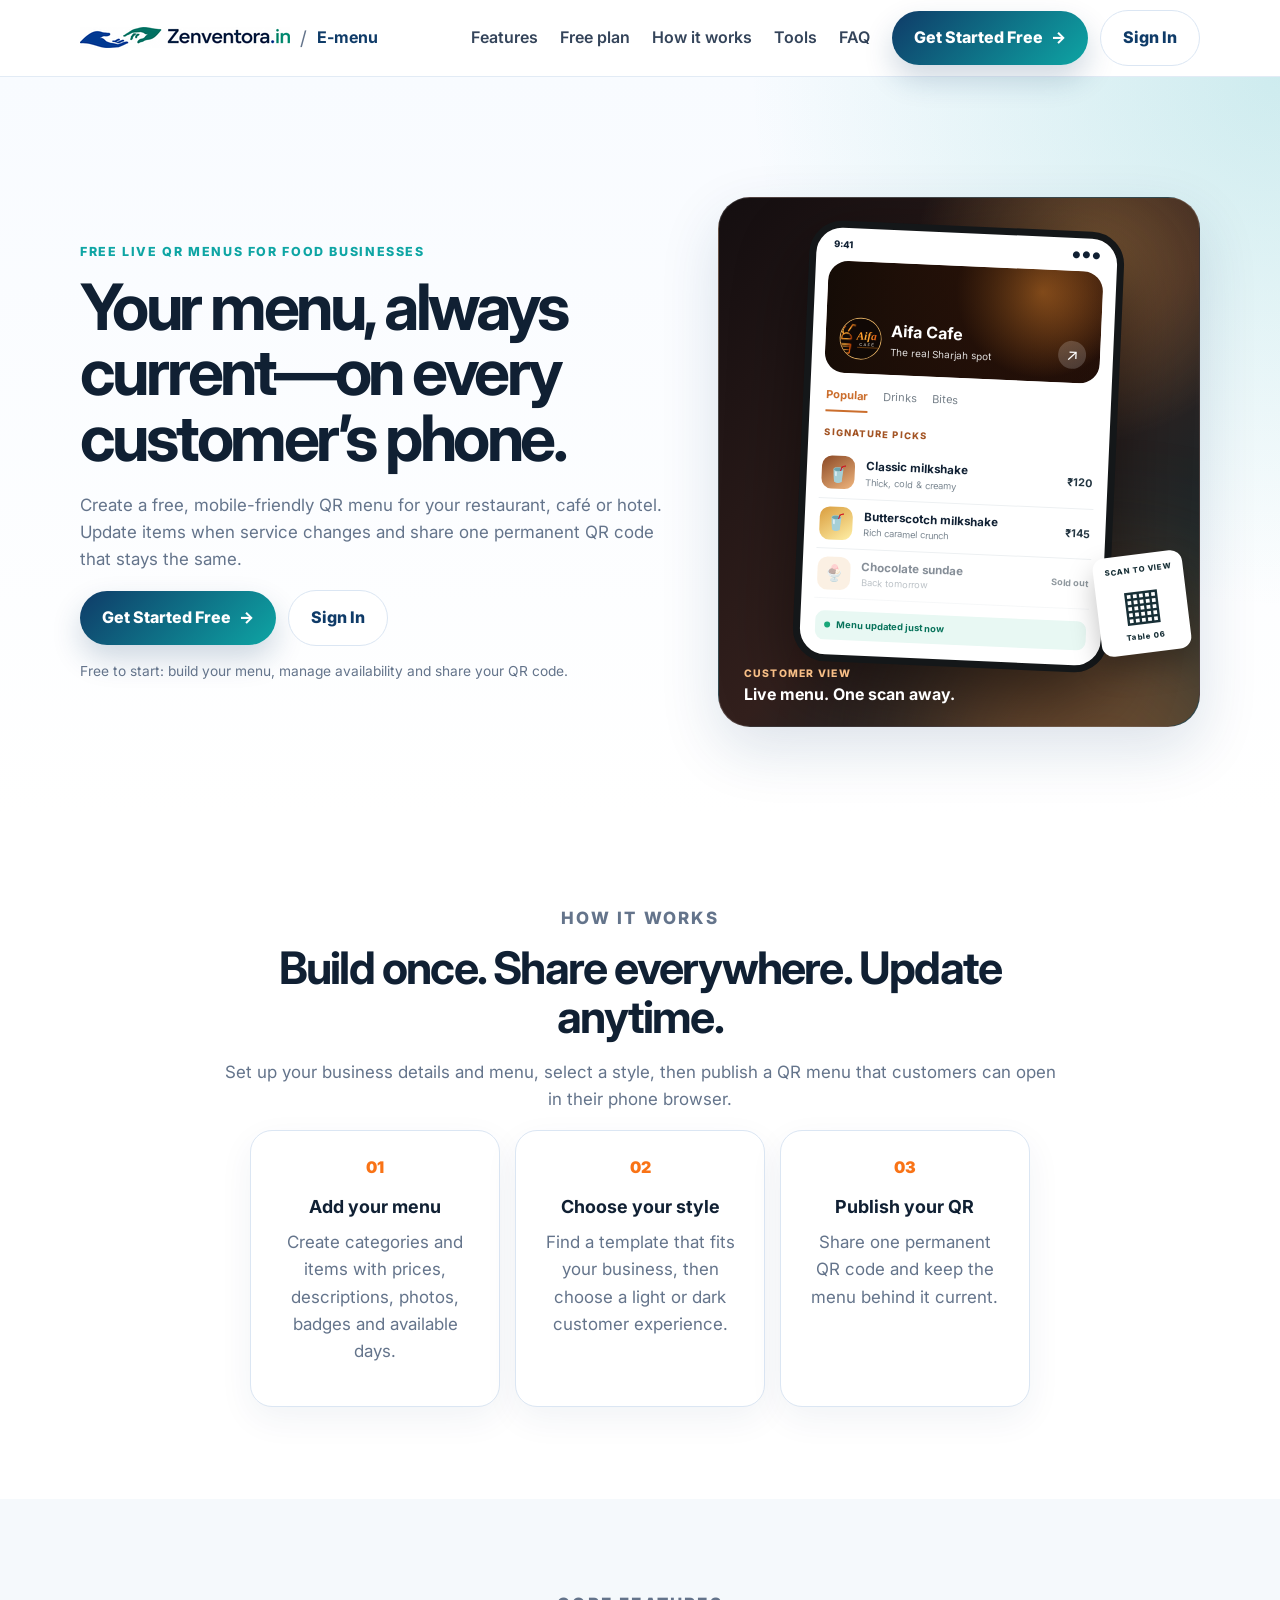
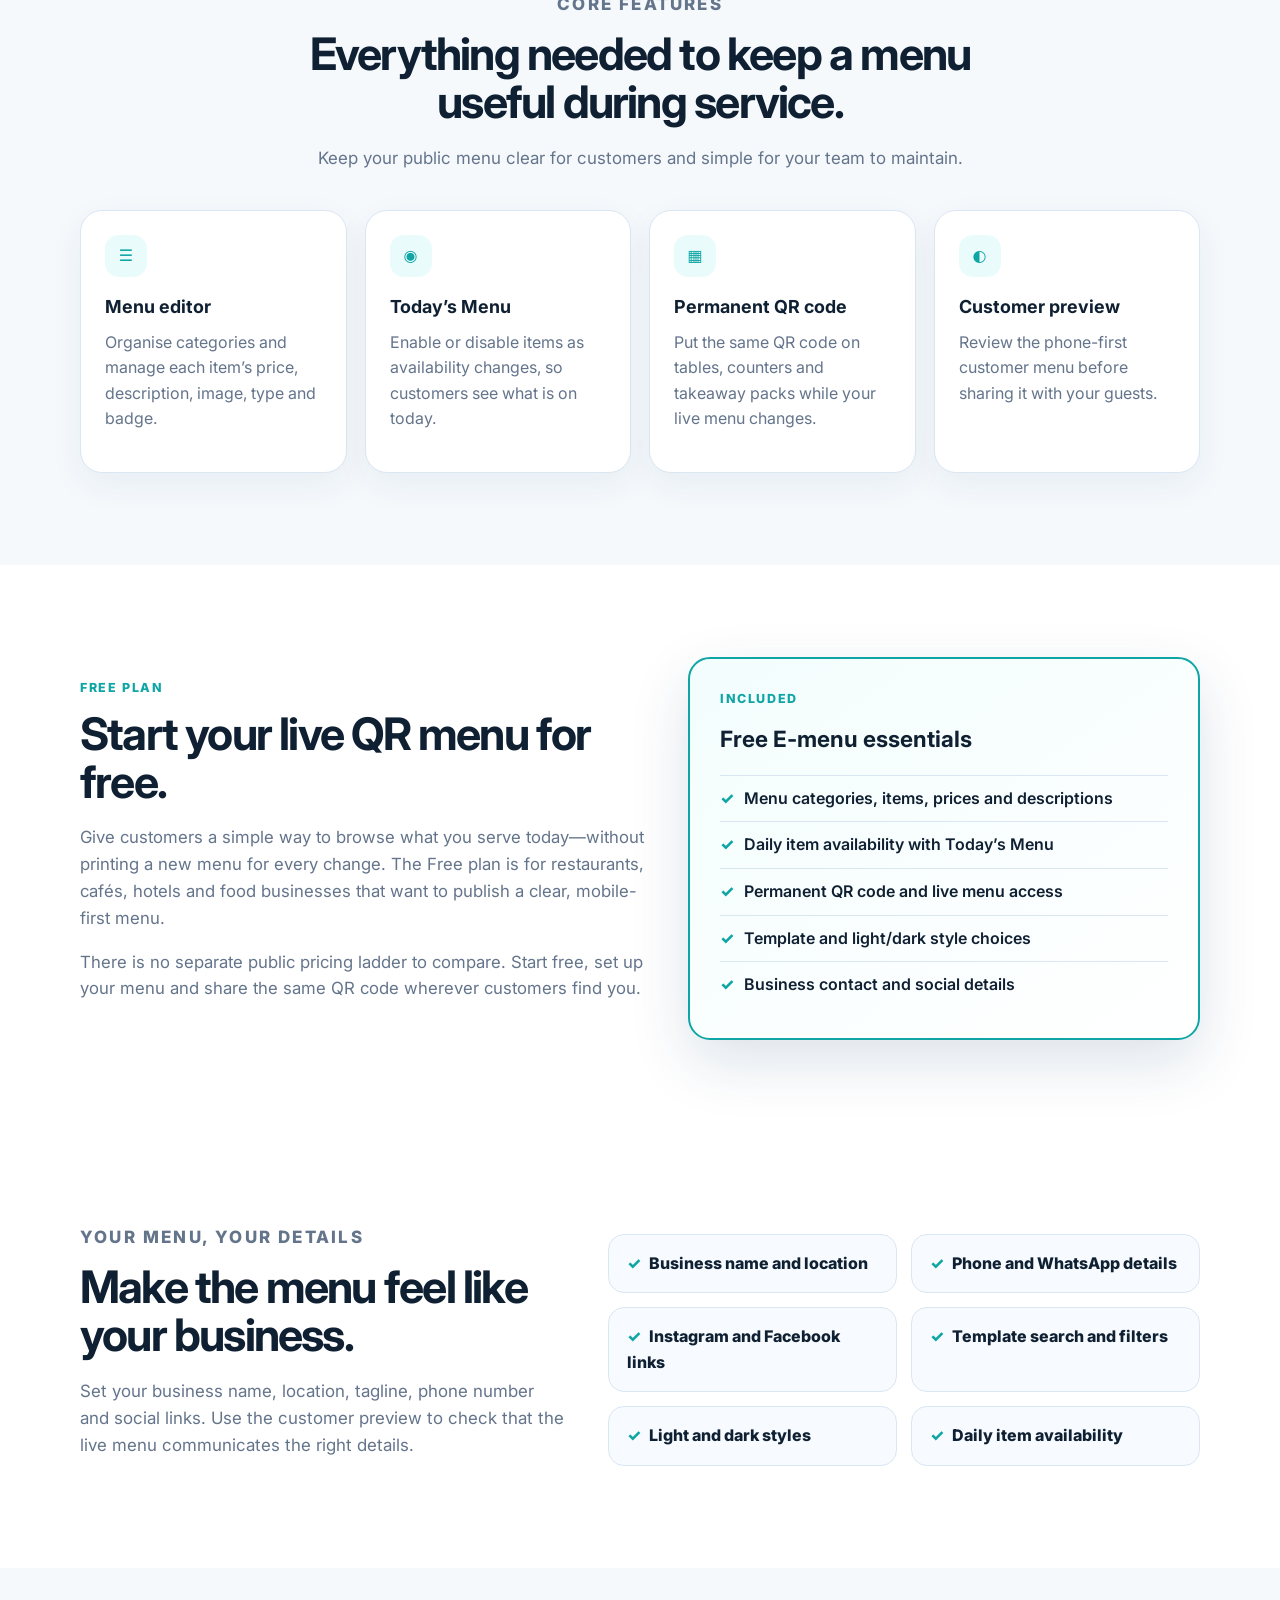
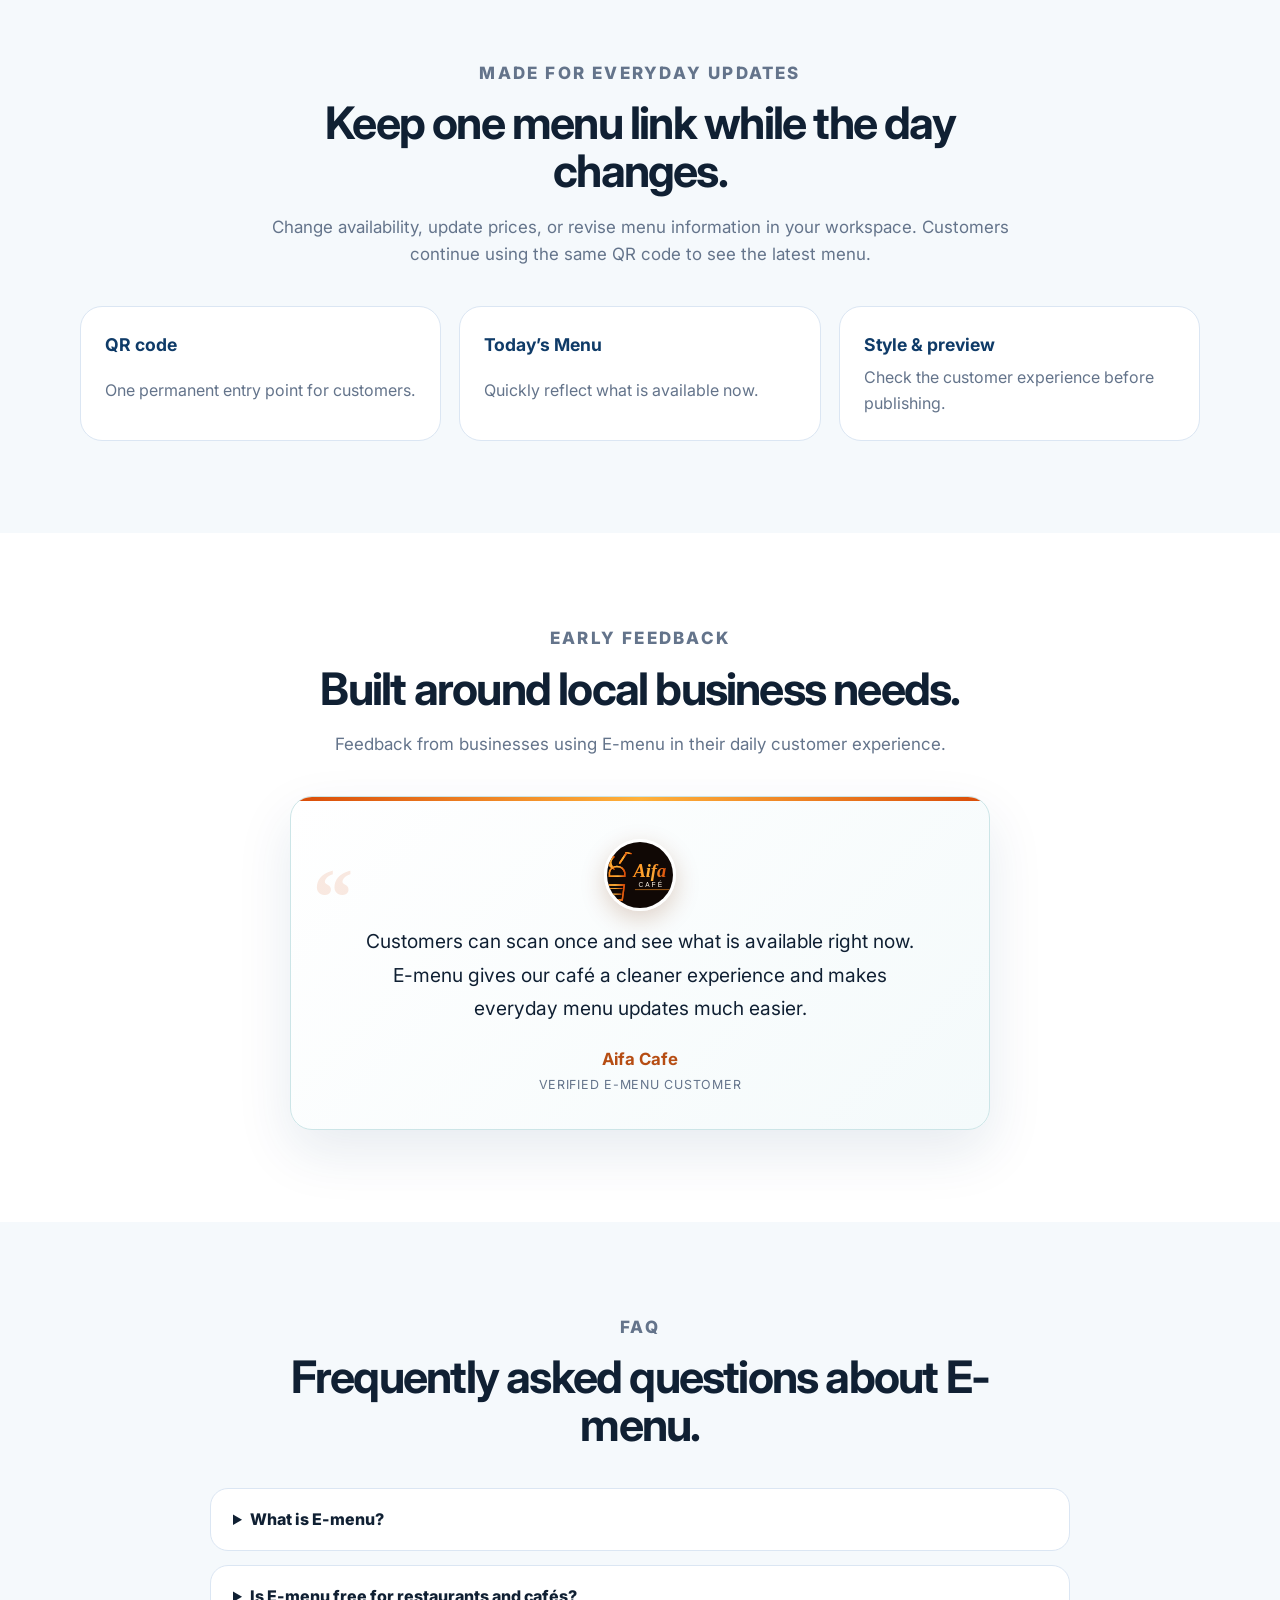
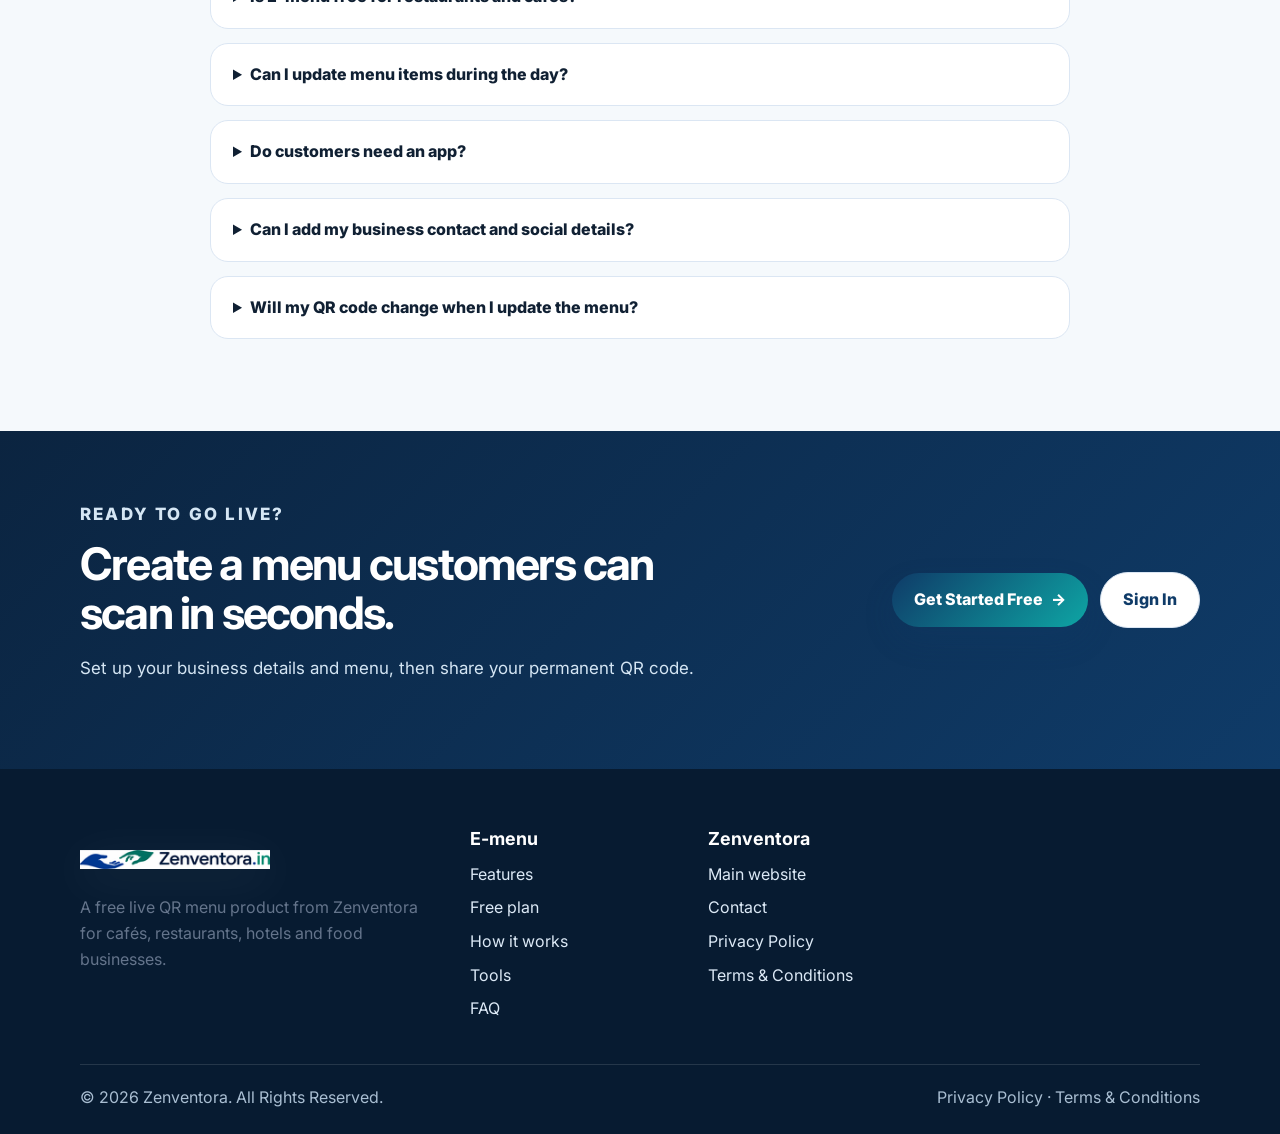
==== commit fccd04f6: "Strengthen E-menu free-plan marketing and SEO" ====
--- a/emenu/index.html
+++ b/emenu/index.html
@@ -3,15 +3,26 @@
 <head>
   <meta charset="utf-8">
   <meta name="viewport" content="width=device-width, initial-scale=1">
-  <title>E-menu by Zenventora | Live QR Menus for Food Businesses</title>
-  <meta name="description" content="Create a live, mobile-friendly QR menu for your café, restaurant or hotel. Update items, manage daily availability, choose a style and share one permanent QR code.">
-  <meta name="robots" content="index, follow">
+  <title>Free QR Menu for Restaurants, Cafés & Hotels | E-menu by Zenventora</title>
+  <meta name="description" content="Create a free QR menu for your restaurant, café or hotel. Add menu items, update daily availability, choose a style and share one permanent QR code with customers.">
+  <meta name="keywords" content="free QR menu, free digital menu, restaurant QR menu, café QR menu, hotel digital menu, online food menu, permanent QR code menu, menu availability management, E-menu Zenventora">
+  <meta name="application-name" content="E-menu by Zenventora">
+  <meta name="author" content="Zenventora">
+  <meta name="robots" content="index, follow, max-image-preview:large">
   <link rel="canonical" href="https://emenu.zenventora.in/">
+  <link rel="alternate" href="https://emenu.zenventora.in/" hreflang="en-IN">
+  <link rel="alternate" href="https://emenu.zenventora.in/" hreflang="x-default">
   <meta property="og:type" content="website">
-  <meta property="og:title" content="E-menu by Zenventora | Live QR Menus">
-  <meta property="og:description" content="Create, update and share a live QR menu for your food business.">
+  <meta property="og:title" content="Free QR Menu for Restaurants & Cafés | E-menu by Zenventora">
+  <meta property="og:description" content="Create, update and share a live QR menu with one permanent QR code.">
   <meta property="og:url" content="https://emenu.zenventora.in/">
   <meta property="og:image" content="https://zenventora.in/assets/zenventora.png">
+  <meta property="og:site_name" content="E-menu by Zenventora">
+  <meta property="og:locale" content="en_IN">
+  <meta name="twitter:card" content="summary_large_image">
+  <meta name="twitter:title" content="Free QR Menu for Restaurants & Cafés | E-menu by Zenventora">
+  <meta name="twitter:description" content="Create, update and share a live QR menu with one permanent QR code.">
+  <meta name="twitter:image" content="https://zenventora.in/assets/zenventora.png">
   <meta name="theme-color" content="#0f3b68">
   <link rel="icon" href="../assets/favicon.svg" type="image/svg+xml">
   <link rel="preconnect" href="https://fonts.googleapis.com">
@@ -19,7 +30,8 @@
   <link href="https://fonts.googleapis.com/css2?family=Inter:wght@400;500;600;700;800&display=swap" rel="stylesheet">
   <link rel="stylesheet" href="../styles.css">
   <link rel="stylesheet" href="emenu.css">
-  <script type="application/ld+json">{"@context":"https://schema.org","@type":"SoftwareApplication","name":"E-menu by Zenventora","applicationCategory":"BusinessApplication","operatingSystem":"Web","url":"https://emenu.zenventora.in/","description":"A mobile-friendly QR menu for food businesses to create, update and share live menus."}</script>
+  <script type="application/ld+json">{"@context":"https://schema.org","@type":"WebApplication","name":"E-menu by Zenventora","applicationCategory":"BusinessApplication","operatingSystem":"Web","url":"https://emenu.zenventora.in/","inLanguage":"en-IN","description":"A free mobile-friendly QR menu for restaurants, cafés, hotels and food businesses to create, update and share live menus.","publisher":{"@type":"Organization","name":"Zenventora","url":"https://zenventora.in/","logo":"https://zenventora.in/assets/zenventora-logo.svg"},"offers":{"@type":"Offer","name":"Free plan","price":"0","priceCurrency":"INR"}}</script>
+  <script type="application/ld+json">{"@context":"https://schema.org","@type":"FAQPage","mainEntity":[{"@type":"Question","name":"What is E-menu?","acceptedAnswer":{"@type":"Answer","text":"E-menu is a digital menu customers open in their phone browser by scanning a QR code."}},{"@type":"Question","name":"Is E-menu free for restaurants and cafés?","acceptedAnswer":{"@type":"Answer","text":"E-menu has a Free plan for creating a live QR menu, adding menu details, managing availability and sharing a permanent QR code."}},{"@type":"Question","name":"Can I update menu items during the day?","acceptedAnswer":{"@type":"Answer","text":"Yes. Use the menu editor and Today’s Menu controls to update menu information and availability."}},{"@type":"Question","name":"Do customers need an app to use an E-menu?","acceptedAnswer":{"@type":"Answer","text":"No. Customers scan the QR code and open the live menu in their normal phone browser."}}]}</script>
 </head>
 <body class="emenu-page">
   <a class="skip-link" href="#main">Skip to content</a>
@@ -28,27 +40,28 @@
       <a class="brand emenu-brand" href="#home" aria-label="E-menu home"><img class="brand-logo" src="../assets/zenventora-logo.svg" alt="Zenventora logo"><span aria-hidden="true">/</span><strong>E-menu</strong></a>
       <button class="nav-toggle" type="button" aria-controls="nav-menu" aria-expanded="false" data-nav-toggle>Menu</button>
       <div id="nav-menu" class="nav-menu" data-nav-menu>
-        <a href="#features">Features</a><a href="#how-it-works">How it works</a><a href="#tools">Tools</a><a href="#faq">FAQ</a>
-        <div class="cta-area cta-area--header" data-emenu-cta aria-live="polite"><a class="btn btn-primary btn-small" href="https://emenu.sogo.com/?signup=true">Get Started Free</a><a class="btn btn-secondary btn-small" href="https://emenu.sogo.com">Sign In</a></div>
+        <a href="#features">Features</a><a href="#free-plan">Free plan</a><a href="#how-it-works">How it works</a><a href="#tools">Tools</a><a href="#faq">FAQ</a>
+        <div class="cta-area cta-area--header" data-emenu-cta aria-live="polite"><a class="btn btn-primary btn-small" href="https://emenu.zenventora.in/?signup=true">Get Started Free</a><a class="btn btn-secondary btn-small" href="https://emenu.zenventora.in/">Sign In</a></div>
       </div>
     </nav>
   </header>
   <main id="main">
     <section id="home" class="hero section">
       <div class="container hero-grid">
-        <div class="hero-copy"><p class="eyebrow">Live QR menus for food businesses</p><h1>Your menu, always current—on every customer’s phone.</h1><p class="hero-text">Create a mobile-friendly menu, update items when service changes, and share it with one QR code that stays the same.</p><div class="hero-actions cta-area" data-emenu-cta aria-live="polite"><a class="btn btn-primary" href="https://emenu.sogo.com/?signup=true">Get Started Free <span aria-hidden="true">→</span></a><a class="btn btn-secondary" href="https://emenu.sogo.com">Sign In</a></div><p class="microcopy">Start with the Free plan. No public pricing table or payment flow.</p></div>
+        <div class="hero-copy"><p class="eyebrow">Free live QR menus for food businesses</p><h1>Your menu, always current—on every customer’s phone.</h1><p class="hero-text">Create a free, mobile-friendly QR menu for your restaurant, café or hotel. Update items when service changes and share one permanent QR code that stays the same.</p><div class="hero-actions cta-area" data-emenu-cta aria-live="polite"><a class="btn btn-primary" href="https://emenu.zenventora.in/?signup=true">Get Started Free <span aria-hidden="true">→</span></a><a class="btn btn-secondary" href="https://emenu.zenventora.in/">Sign In</a></div><p class="microcopy">Free to start: build your menu, manage availability and share your QR code.</p></div>
         <div class="hero-panel customer-menu-showcase" aria-label="Example customer view of a live café menu"><div class="showcase-glow"></div><div class="table-qr"><span>SCAN TO VIEW</span><b aria-hidden="true">▦</b><small>Table 06</small></div><div class="phone-menu"><div class="phone-status"><span>9:41</span><span>● ● ●</span></div><div class="cafe-cover"><img class="cafe-logo" src="../assets/emenu/aifa-cafe-logo.svg" alt="Aifa Cafe logo"><div><strong>Aifa Cafe</strong><small>The real Sharjah spot</small></div><button aria-label="Share menu example" type="button">↗</button></div><div class="menu-tabs"><strong>Popular</strong><span>Drinks</span><span>Bites</span></div><p class="menu-category">SIGNATURE PICKS</p><div class="customer-item"><span class="dish-art cold-brew">☕</span><div><strong>Classic milkshake</strong><small>Thick, cold &amp; creamy</small></div><b>₹120</b></div><div class="customer-item"><span class="dish-art butterscotch">🥤</span><div><strong>Butterscotch milkshake</strong><small>Rich caramel crunch</small></div><b>₹145</b></div><div class="customer-item sold"><span class="dish-art">🍨</span><div><strong>Chocolate sundae</strong><small>Back tomorrow</small></div><b>Sold out</b></div><div class="live-pill"><i></i> Menu updated just now</div></div><div class="showcase-caption"><span>Customer view</span><strong>Live menu. One scan away.</strong></div></div>
       </div>
     </section>
     <section id="how-it-works" class="section intro"><div class="container narrow"><p class="eyebrow">How it works</p><h2>Build once. Share everywhere. Update anytime.</h2><p>Set up your business details and menu, select a style, then publish a QR menu that customers can open in their phone browser.</p><div class="steps"><article><span>01</span><h3>Add your menu</h3><p>Create categories and items with prices, descriptions, photos, badges and available days.</p></article><article><span>02</span><h3>Choose your style</h3><p>Find a template that fits your business, then choose a light or dark customer experience.</p></article><article><span>03</span><h3>Publish your QR</h3><p>Share one permanent QR code and keep the menu behind it current.</p></article></div></div></section>
     <section id="features" class="section soft-bg"><div class="container"><div class="section-heading"><p class="eyebrow">Core features</p><h2>Everything needed to keep a menu useful during service.</h2><p>Keep your public menu clear for customers and simple for your team to maintain.</p></div><div class="card-grid four"><article class="card"><span class="icon">☰</span><h3>Menu editor</h3><p>Organise categories and manage each item’s price, description, image, type and badge.</p></article><article class="card"><span class="icon">◉</span><h3>Today’s Menu</h3><p>Enable or disable items as availability changes, so customers see what is on today.</p></article><article class="card"><span class="icon">▦</span><h3>Permanent QR code</h3><p>Put the same QR code on tables, counters and takeaway packs while your live menu changes.</p></article><article class="card"><span class="icon">◐</span><h3>Customer preview</h3><p>Review the phone-first customer menu before sharing it with your guests.</p></article></div></div></section>
+    <section id="free-plan" class="section"><div class="container free-plan"><div><p class="eyebrow">Free plan</p><h2>Start your live QR menu for free.</h2><p>Give customers a simple way to browse what you serve today—without printing a new menu for every change. The Free plan is for restaurants, cafés, hotels and food businesses that want to publish a clear, mobile-first menu.</p><p>There is no separate public pricing ladder to compare. Start free, set up your menu and share the same QR code wherever customers find you.</p></div><div class="free-plan-card"><p class="eyebrow">Included</p><h3>Free E-menu essentials</h3><ul><li>Menu categories, items, prices and descriptions</li><li>Daily item availability with Today’s Menu</li><li>Permanent QR code and live menu access</li><li>Template and light/dark style choices</li><li>Business contact and social details</li></ul></div></div></section>
     <section id="tools" class="section"><div class="container split-grid"><div><p class="eyebrow">Your menu, your details</p><h2>Make the menu feel like your business.</h2><p>Set your business name, location, tagline, phone number and social links. Use the customer preview to check that the live menu communicates the right details.</p></div><div class="check-grid"><span>Business name and location</span><span>Phone and WhatsApp details</span><span>Instagram and Facebook links</span><span>Template search and filters</span><span>Light and dark styles</span><span>Daily item availability</span></div></div></section>
     <section class="section soft-bg"><div class="container"><div class="section-heading"><p class="eyebrow">Made for everyday updates</p><h2>Keep one menu link while the day changes.</h2><p>Change availability, update prices, or revise menu information in your workspace. Customers continue using the same QR code to see the latest menu.</p></div><div class="workflow-grid"><article><strong>QR code</strong><span>One permanent entry point for customers.</span></article><article><strong>Today’s Menu</strong><span>Quickly reflect what is available now.</span></article><article><strong>Style &amp; preview</strong><span>Check the customer experience before publishing.</span></article></div></div></section>
     <section id="testimonials" class="section"><div class="container"><div class="section-heading"><p class="eyebrow">Early feedback</p><h2>Built around local business needs.</h2><p>Feedback from businesses using E-menu in their daily customer experience.</p></div><div class="testimonial-single"><blockquote class="testimonial aifa-testimonial"><img src="../assets/emenu/aifa-cafe-logo.svg" alt="Aifa Cafe logo"><span class="quote-mark" aria-hidden="true">“</span><p>Customers can scan once and see what is available right now. E-menu gives our café a cleaner experience and makes everyday menu updates much easier.</p><footer><strong>Aifa Cafe</strong><span>Verified E-menu customer</span></footer></blockquote></div></div></section>
-    <section id="faq" class="section soft-bg"><div class="container"><div class="section-heading"><p class="eyebrow">FAQ</p><h2>Frequently asked questions about E-menu.</h2></div><div class="faq-list"><details><summary>What is E-menu?</summary><p>E-menu is a digital menu customers open on their phone by scanning a QR code.</p></details><details><summary>Can I update menu items during the day?</summary><p>Yes. Use the menu editor and Today’s Menu controls to update information and availability.</p></details><details><summary>Do customers need an app?</summary><p>No. They open the live menu in their normal phone browser.</p></details><details><summary>Can I add my business contact and social details?</summary><p>Yes. E-menu supports business name, location, tagline, phone, WhatsApp, Instagram and Facebook details.</p></details></div></div></section>
-    <section class="section customer-band"><div class="container customer-card"><div><p class="eyebrow">Ready to go live?</p><h2>Create a menu customers can scan in seconds.</h2><p>Set up your business details and menu, then share your permanent QR code.</p></div><div class="cta-area cta-area--light" data-emenu-cta aria-live="polite"><a class="btn btn-light" href="https://emenu.sogo.com/?signup=true">Get Started Free <span aria-hidden="true">→</span></a><a class="btn btn-outline-light" href="https://emenu.sogo.com">Sign In</a></div></div></section>
+    <section id="faq" class="section soft-bg"><div class="container"><div class="section-heading"><p class="eyebrow">FAQ</p><h2>Frequently asked questions about E-menu.</h2></div><div class="faq-list"><details><summary>What is E-menu?</summary><p>E-menu is a digital menu customers open on their phone by scanning a QR code.</p></details><details><summary>Is E-menu free for restaurants and cafés?</summary><p>Yes. E-menu has a Free plan for creating a live QR menu, adding menu details, managing availability and sharing a permanent QR code.</p></details><details><summary>Can I update menu items during the day?</summary><p>Yes. Use the menu editor and Today’s Menu controls to update information and availability.</p></details><details><summary>Do customers need an app?</summary><p>No. They open the live menu in their normal phone browser.</p></details><details><summary>Can I add my business contact and social details?</summary><p>Yes. E-menu supports business name, location, tagline, phone, WhatsApp, Instagram and Facebook details.</p></details><details><summary>Will my QR code change when I update the menu?</summary><p>No. Customers can keep using the same permanent QR code while you update the live menu behind it.</p></details></div></div></section>
+    <section class="section customer-band"><div class="container customer-card"><div><p class="eyebrow">Ready to go live?</p><h2>Create a menu customers can scan in seconds.</h2><p>Set up your business details and menu, then share your permanent QR code.</p></div><div class="cta-area cta-area--light" data-emenu-cta aria-live="polite"><a class="btn btn-light" href="https://emenu.zenventora.in/?signup=true">Get Started Free <span aria-hidden="true">→</span></a><a class="btn btn-outline-light" href="https://emenu.zenventora.in/">Sign In</a></div></div></section>
   </main>
-  <footer class="site-footer"><div class="container footer-grid"><div><a class="brand footer-brand" href="#home"><img class="brand-logo" src="../assets/zenventora-logo.svg" alt="Zenventora logo"></a><p>A live QR menu product from Zenventora for cafés, restaurants, hotels and food businesses.</p></div><div><h3>E-menu</h3><a href="#features">Features</a><a href="#how-it-works">How it works</a><a href="#tools">Tools</a><a href="#faq">FAQ</a></div><div><h3>Zenventora</h3><a href="../index.html">Main website</a><a href="../contact.html">Contact</a><a href="../privacy-policy.html">Privacy Policy</a><a href="../terms-and-conditions.html">Terms &amp; Conditions</a></div></div><div class="container footer-bottom"><span>© 2026 Zenventora. All Rights Reserved.</span><span><a href="../privacy-policy.html">Privacy Policy</a> · <a href="../terms-and-conditions.html">Terms &amp; Conditions</a></span></div></footer>
+  <footer class="site-footer"><div class="container footer-grid"><div><a class="brand footer-brand" href="#home"><img class="brand-logo" src="../assets/zenventora-logo.svg" alt="Zenventora logo"></a><p>A free live QR menu product from Zenventora for cafés, restaurants, hotels and food businesses.</p></div><div><h3>E-menu</h3><a href="#features">Features</a><a href="#free-plan">Free plan</a><a href="#how-it-works">How it works</a><a href="#tools">Tools</a><a href="#faq">FAQ</a></div><div><h3>Zenventora</h3><a href="../index.html">Main website</a><a href="../contact.html">Contact</a><a href="../privacy-policy.html">Privacy Policy</a><a href="../terms-and-conditions.html">Terms &amp; Conditions</a></div></div><div class="container footer-bottom"><span>© 2026 Zenventora. All Rights Reserved.</span><span><a href="../privacy-policy.html">Privacy Policy</a> · <a href="../terms-and-conditions.html">Terms &amp; Conditions</a></span></div></footer>
   <script src="../script.js" defer></script><script src="emenu.js" defer></script>
 </body>
 </html>
--- a/emenu/emenu.css
+++ b/emenu/emenu.css
@@ -1,4 +1,4 @@
-.emenu-brand strong{color:var(--blue);font-size:1rem}.emenu-brand span{color:var(--muted);font-weight:400}.cta-area{display:flex;gap:12px;flex-wrap:wrap;min-height:48px;align-items:center}.cta-area--header{min-height:40px}.cta-area--light .btn-outline-light{color:#fff;border-color:rgba(255,255,255,.55);background:transparent}.microcopy{font-size:.86rem;color:var(--muted);margin:14px 0 0}.workflow-grid{display:grid;grid-template-columns:repeat(3,1fr);gap:18px}.workflow-grid article{display:grid;gap:6px;padding:24px;border:1px solid var(--line);border-radius:var(--radius);background:#fff}.workflow-grid strong{color:var(--blue);font-size:1.1rem}.workflow-grid span{color:var(--muted)}.testimonial{border:1px solid var(--line);border-radius:22px;margin:0;padding:26px;background:#fff}.testimonial p{font-size:1.05rem;line-height:1.7}.testimonial footer{display:grid;color:var(--muted);font-size:.85rem}.testimonial footer strong{color:var(--ink)}
+.emenu-brand strong{color:var(--blue);font-size:1rem}.emenu-brand span{color:var(--muted);font-weight:400}.cta-area{display:flex;gap:12px;flex-wrap:wrap;min-height:48px;align-items:center}.cta-area--header{min-height:40px}.cta-area--light .btn-outline-light{color:#fff;border-color:rgba(255,255,255,.55);background:transparent}.microcopy{font-size:.86rem;color:var(--muted);margin:14px 0 0}.workflow-grid{display:grid;grid-template-columns:repeat(3,1fr);gap:18px}.workflow-grid article{display:grid;gap:6px;padding:24px;border:1px solid var(--line);border-radius:var(--radius);background:#fff}.workflow-grid strong{color:var(--blue);font-size:1.1rem}.workflow-grid span{color:var(--muted)}.free-plan{display:grid;grid-template-columns:1.05fr .95fr;gap:42px;align-items:center}.free-plan>div>p:not(.eyebrow){color:var(--muted);font-size:1.05rem}.free-plan-card{padding:30px;border:2px solid var(--teal);border-radius:var(--radius);background:linear-gradient(145deg,#f3fdfd,#fff);box-shadow:var(--shadow)}.free-plan-card h3{font-size:1.4rem}.free-plan-card ul{padding:0;margin:18px 0 0;list-style:none}.free-plan-card li{padding:10px 0;border-top:1px solid var(--line);font-weight:600}.free-plan-card li:before{content:'✓';color:var(--teal);font-weight:800;margin-right:10px}.testimonial{border:1px solid var(--line);border-radius:22px;margin:0;padding:26px;background:#fff}.testimonial p{font-size:1.05rem;line-height:1.7}.testimonial footer{display:grid;color:var(--muted);font-size:.85rem}.testimonial footer strong{color:var(--ink)}
 /* Customer-facing live-menu mockup shown in the hero. */
 .customer-menu-showcase{position:relative;min-height:530px;padding:28px;overflow:hidden;background:radial-gradient(circle at 78% 12%,rgba(248,183,93,.36),transparent 30%),linear-gradient(135deg,#140e10,#33201d 54%,#092a32);border-color:rgba(255,255,255,.15)}.showcase-glow{position:absolute;inset:auto -18% -42% auto;width:360px;height:360px;border-radius:50%;background:rgba(238,128,53,.4);filter:blur(70px)}.phone-menu{position:relative;z-index:1;width:min(315px,calc(100% - 74px));margin:0 auto;padding:10px 13px 15px;border:7px solid #141719;border-radius:33px;background:#fff;box-shadow:0 28px 70px rgba(0,0,0,.48);transform:rotate(2.5deg)}.phone-status{display:flex;justify-content:space-between;font-size:.58rem;font-weight:800;padding:0 4px 8px}.cafe-cover{height:112px;border-radius:20px;padding:14px;display:flex;align-items:flex-end;gap:9px;background:linear-gradient(105deg,rgba(10,8,5,.87),rgba(48,20,9,.37)),radial-gradient(circle at 78% 20%,#e7872d,transparent 37%),linear-gradient(135deg,#59230e,#180b07);color:#fff}.cafe-cover strong,.cafe-cover small{display:block}.cafe-cover small{font-size:.62rem;opacity:.85}.cafe-cover button{margin-left:auto;width:28px;height:28px;border:0;border-radius:50%;background:rgba(255,255,255,.18);color:#fff}.cafe-logo{width:42px;height:42px;object-fit:cover;border-radius:50%;border:1px solid rgba(255,198,111,.82);background:#100805}.menu-tabs{display:flex;gap:15px;padding:14px 3px 10px;font-size:.69rem;color:#77818a}.menu-tabs strong{color:#cb6e2d;border-bottom:2px solid #cb6e2d;padding-bottom:5px}.menu-category{margin:4px 3px 8px;color:#a35424;font-size:.58rem;font-weight:800;letter-spacing:.13em}.customer-item{display:grid;grid-template-columns:35px 1fr auto;gap:9px;align-items:center;padding:8px 2px;border-bottom:1px solid #edf0f2}.customer-item strong,.customer-item small{display:block}.customer-item strong{font-size:.72rem}.customer-item small{font-size:.58rem;color:#7b8791}.customer-item>b{font-size:.67rem;color:#243642}.dish-art{display:grid;place-items:center;width:33px;height:33px;border-radius:10px;background:#f9e3c9;font-size:1rem}.cold-brew{background:linear-gradient(145deg,#8a4825,#f0b67e);font-size:0!important}.cold-brew:after{content:'🥤';font-size:1rem}.butterscotch{background:linear-gradient(145deg,#d99c3d,#fff0a7)}.customer-item.sold{opacity:.5}.customer-item.sold>b{font-size:.57rem}.live-pill{margin:12px 2px 0;padding:7px 9px;border-radius:9px;background:#e8f8f3;color:#08735b;font-size:.58rem;font-weight:700}.live-pill i{display:inline-block;width:6px;height:6px;margin-right:4px;border-radius:50%;background:#18a779}.table-qr{position:absolute;z-index:2;right:12px;bottom:73px;width:90px;padding:10px 8px;border-radius:12px;background:#fff;color:#172f36;text-align:center;box-shadow:0 14px 28px rgba(0,0,0,.25);transform:rotate(-7deg)}.table-qr span,.table-qr small{display:block;font-size:.48rem;font-weight:800;letter-spacing:.08em}.table-qr b{display:block;font-size:2.7rem;line-height:.9;margin:8px 0}.showcase-caption{position:absolute;z-index:2;left:25px;bottom:18px;color:#fff;display:grid}.showcase-caption span{font-size:.65rem;letter-spacing:.12em;text-transform:uppercase;color:#f7be86;font-weight:800}.showcase-caption strong{font-size:1rem}.testimonial-single{width:min(700px,100%);margin:0 auto}.testimonial-single .testimonial{background:linear-gradient(135deg,#fff,#f4fafb);border-color:#cce5e7}.testimonial-single .testimonial p{font-size:1.2rem}.aifa-testimonial{position:relative;overflow:hidden;text-align:center;padding:42px 46px 34px;box-shadow:0 22px 55px rgba(15,59,104,.1)}.aifa-testimonial:before{content:'';position:absolute;inset:0 0 auto;height:4px;background:linear-gradient(90deg,#d94b08,#ffb13a,#d94b08)}.aifa-testimonial>img{display:block;width:72px;height:72px;object-fit:cover;border-radius:50%;margin:0 auto 14px;border:3px solid #fff;box-shadow:0 8px 24px rgba(128,56,10,.22)}.aifa-testimonial .quote-mark{position:absolute;left:22px;top:60px;font:800 5rem/1 Georgia,serif;color:rgba(217,75,8,.12)}.aifa-testimonial p{position:relative;max-width:570px;margin:0 auto 20px;font-size:1.17rem;line-height:1.75}.aifa-testimonial footer{position:relative;gap:2px}.aifa-testimonial footer strong{font-size:1.05rem;color:#b64d13}.aifa-testimonial footer span{font-size:.78rem;letter-spacing:.06em;text-transform:uppercase}
-@media(max-width:800px){.workflow-grid{grid-template-columns:1fr}.emenu-brand .brand-logo{width:126px}.nav-menu .cta-area{width:100%}.nav-menu .cta-area .btn{flex:1}.cta-area--header{padding-top:8px}}@media(max-width:520px){.customer-menu-showcase{min-height:490px;padding:20px}.phone-menu{width:calc(100% - 45px)}.table-qr{right:2px;bottom:74px;transform:scale(.83) rotate(-7deg);transform-origin:right bottom}.showcase-caption{left:20px}.aifa-testimonial{padding:36px 24px 28px}.aifa-testimonial p{font-size:1.04rem}.aifa-testimonial .quote-mark{left:8px;top:68px;font-size:4rem}.customer-card .cta-area{width:100%}.customer-card .cta-area .btn{flex:1}.emenu-brand strong{font-size:.9rem}}
+@media(max-width:800px){.workflow-grid,.free-plan{grid-template-columns:1fr}.emenu-brand .brand-logo{width:126px}.nav-menu .cta-area{width:100%}.nav-menu .cta-area .btn{flex:1}.cta-area--header{padding-top:8px}}@media(max-width:520px){.customer-menu-showcase{min-height:490px;padding:20px}.phone-menu{width:calc(100% - 45px)}.table-qr{right:2px;bottom:74px;transform:scale(.83) rotate(-7deg);transform-origin:right bottom}.showcase-caption{left:20px}.aifa-testimonial{padding:36px 24px 28px}.aifa-testimonial p{font-size:1.04rem}.aifa-testimonial .quote-mark{left:8px;top:68px;font-size:4rem}.customer-card .cta-area{width:100%}.customer-card .cta-area .btn{flex:1}.emenu-brand strong{font-size:.9rem}}
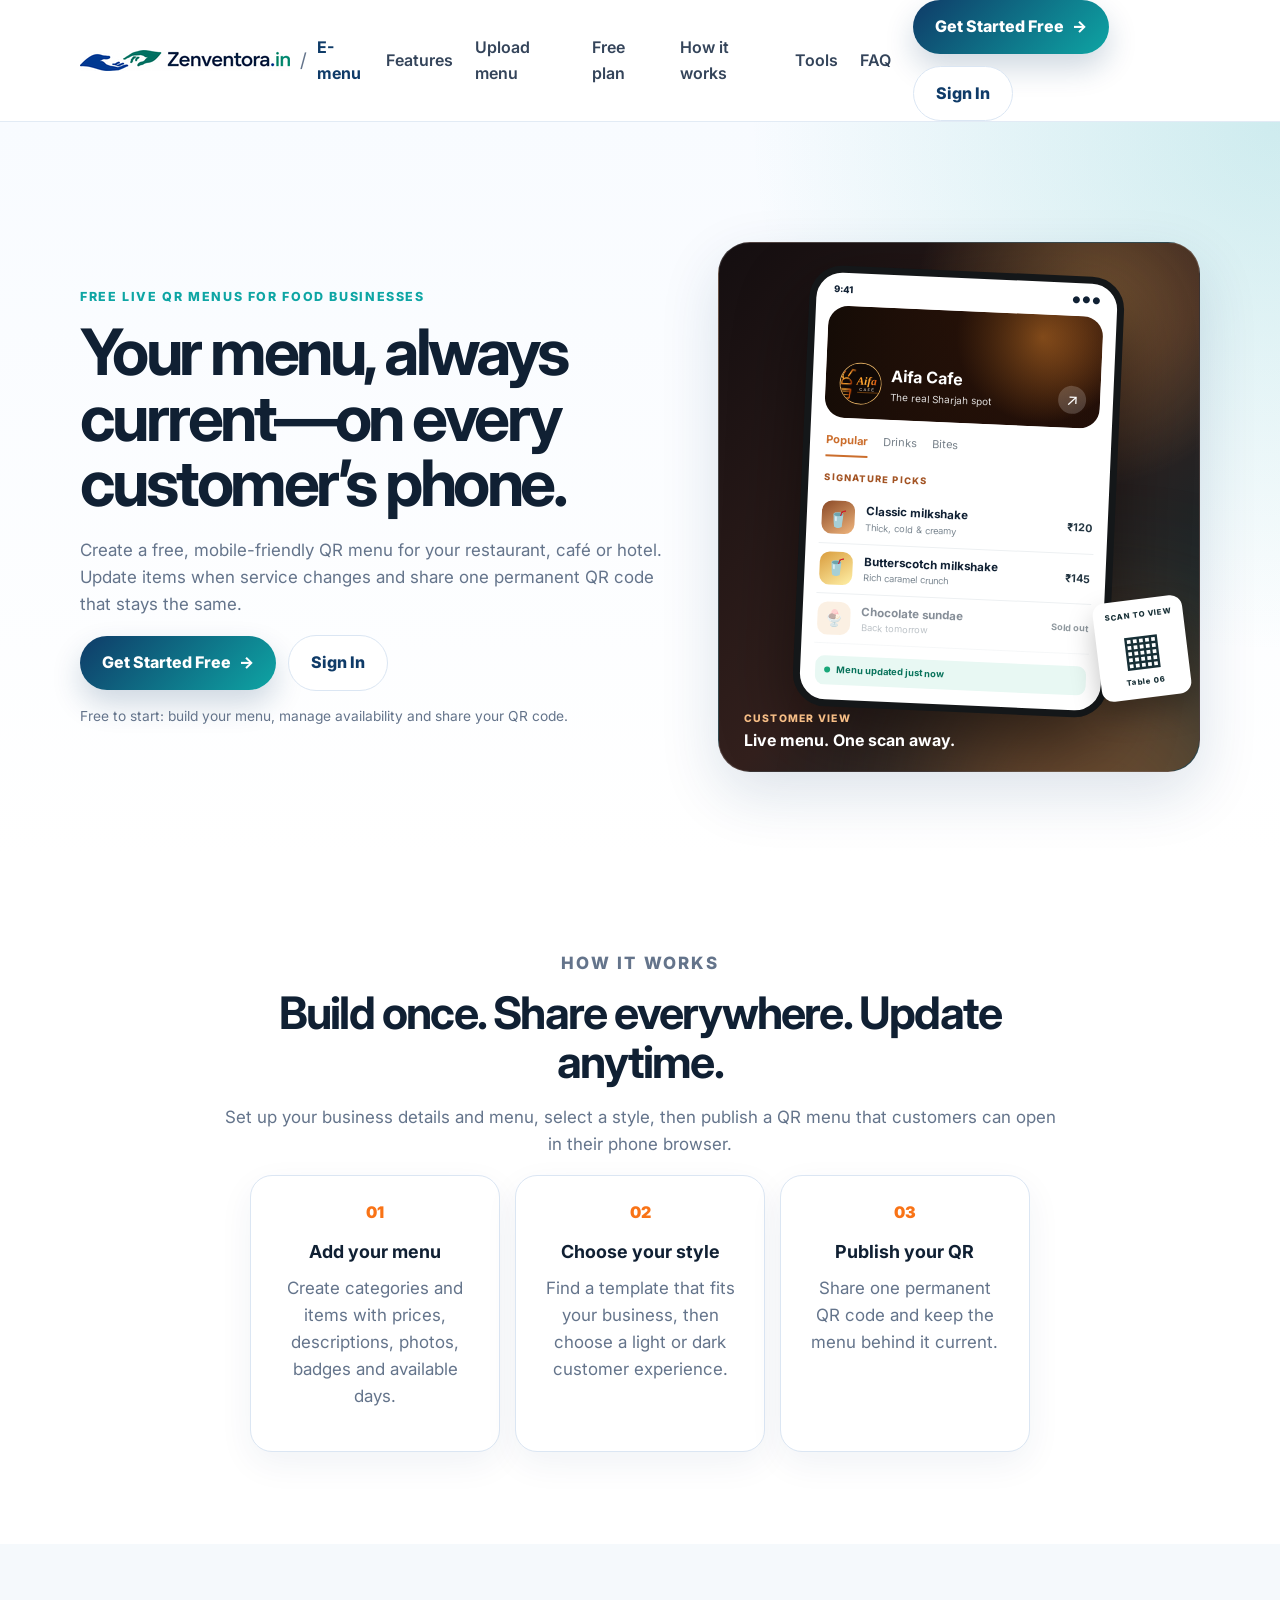
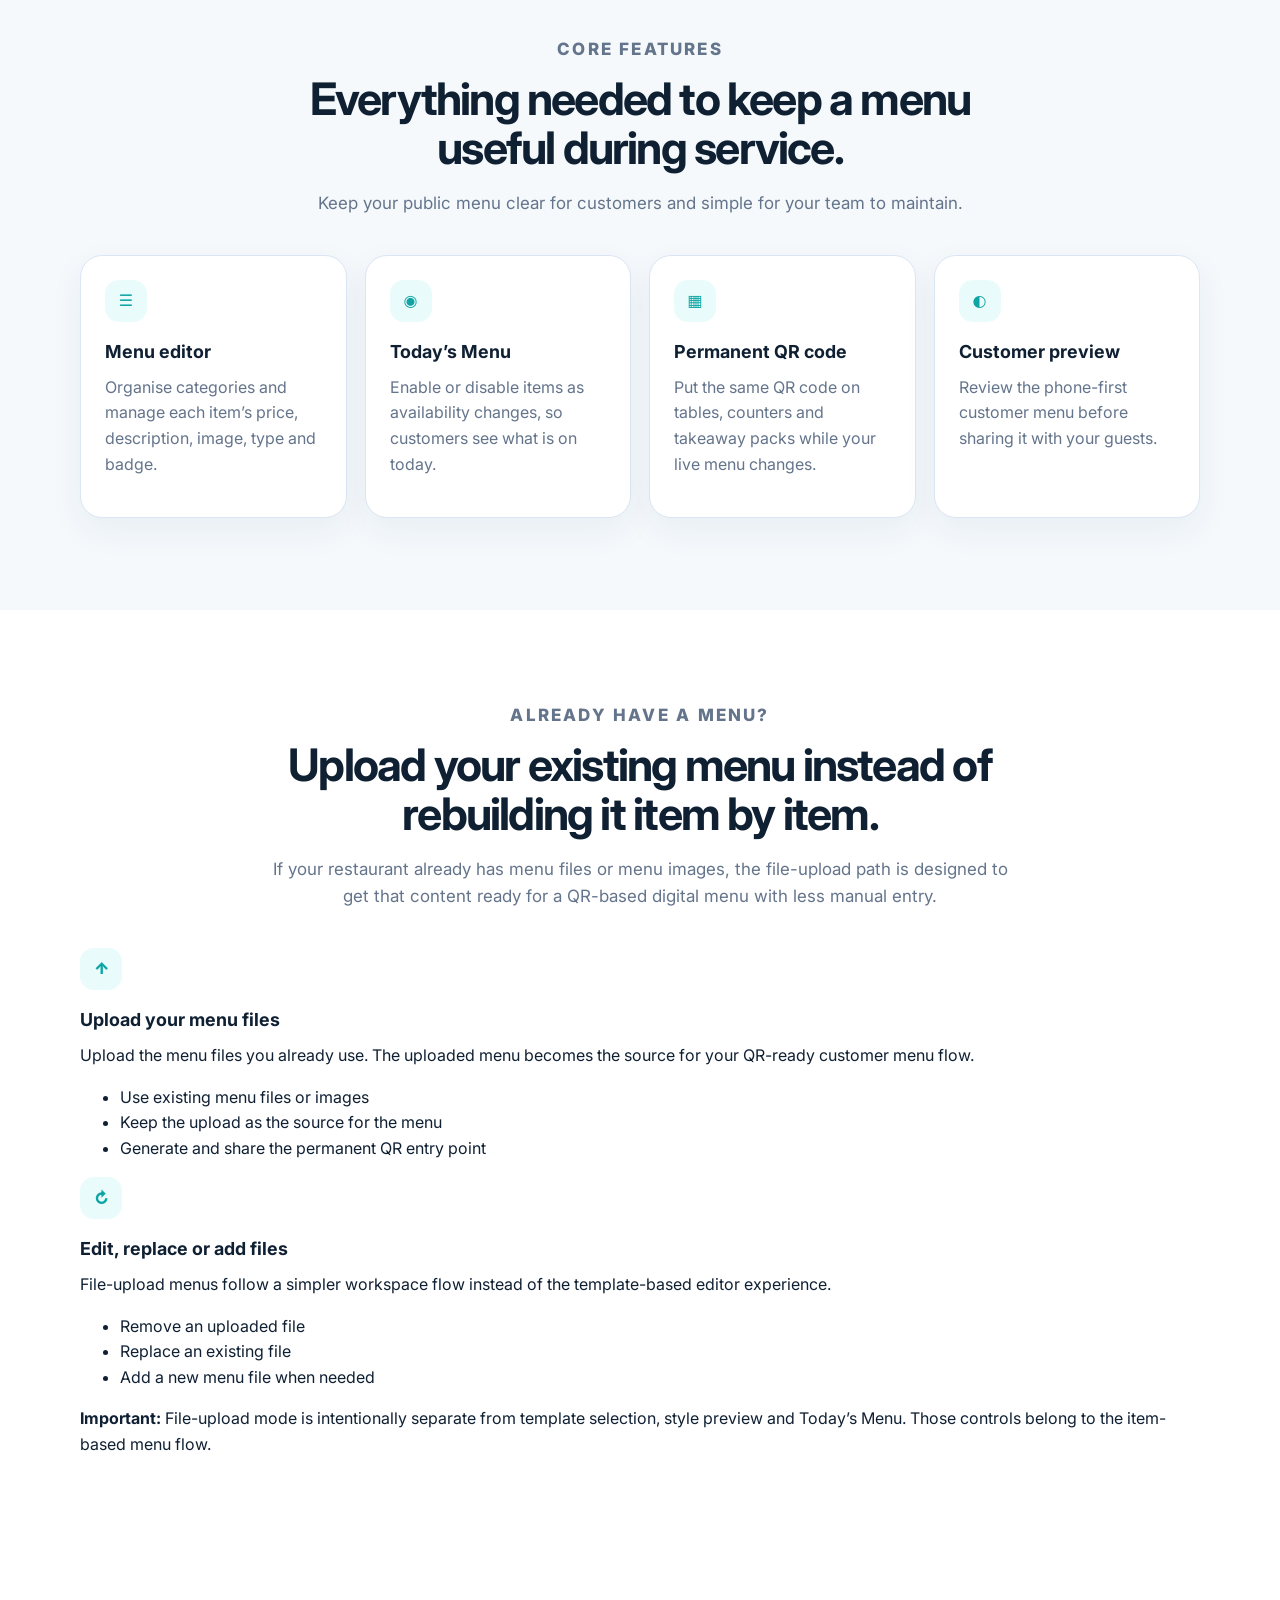
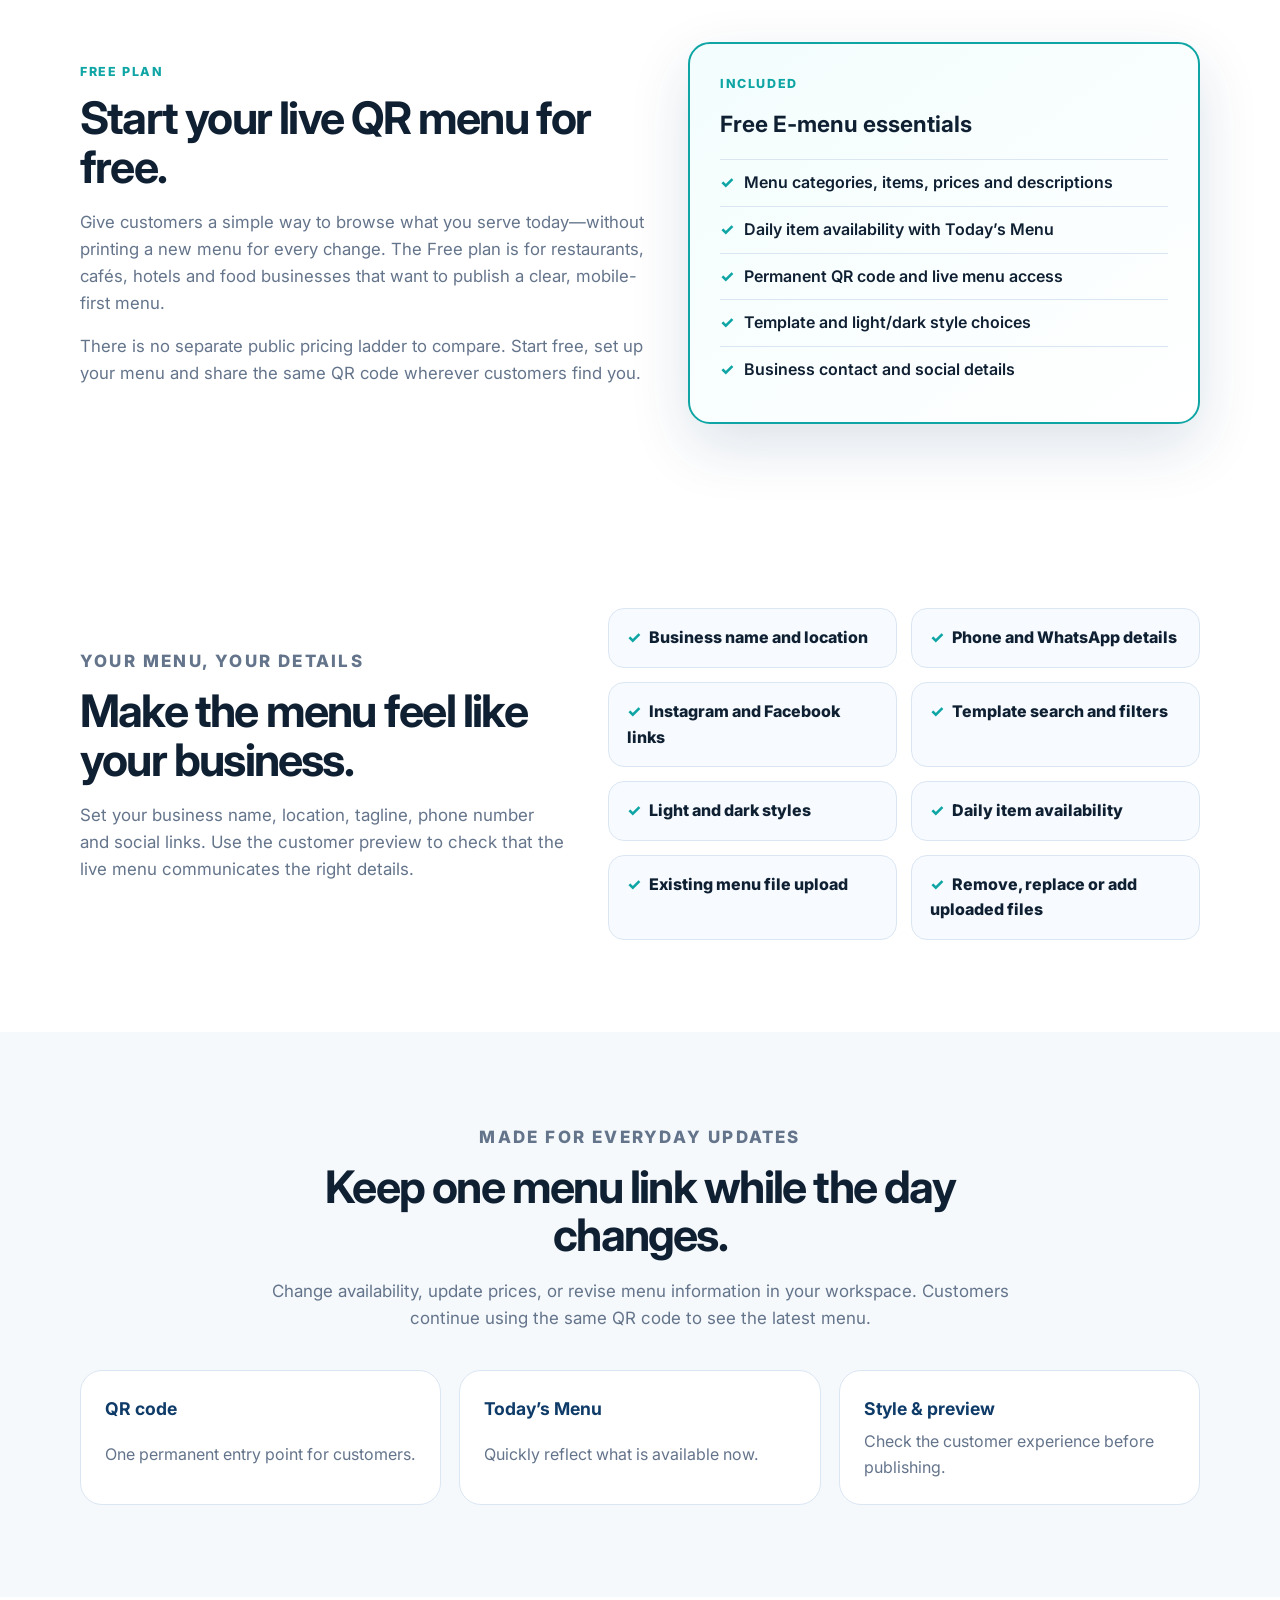
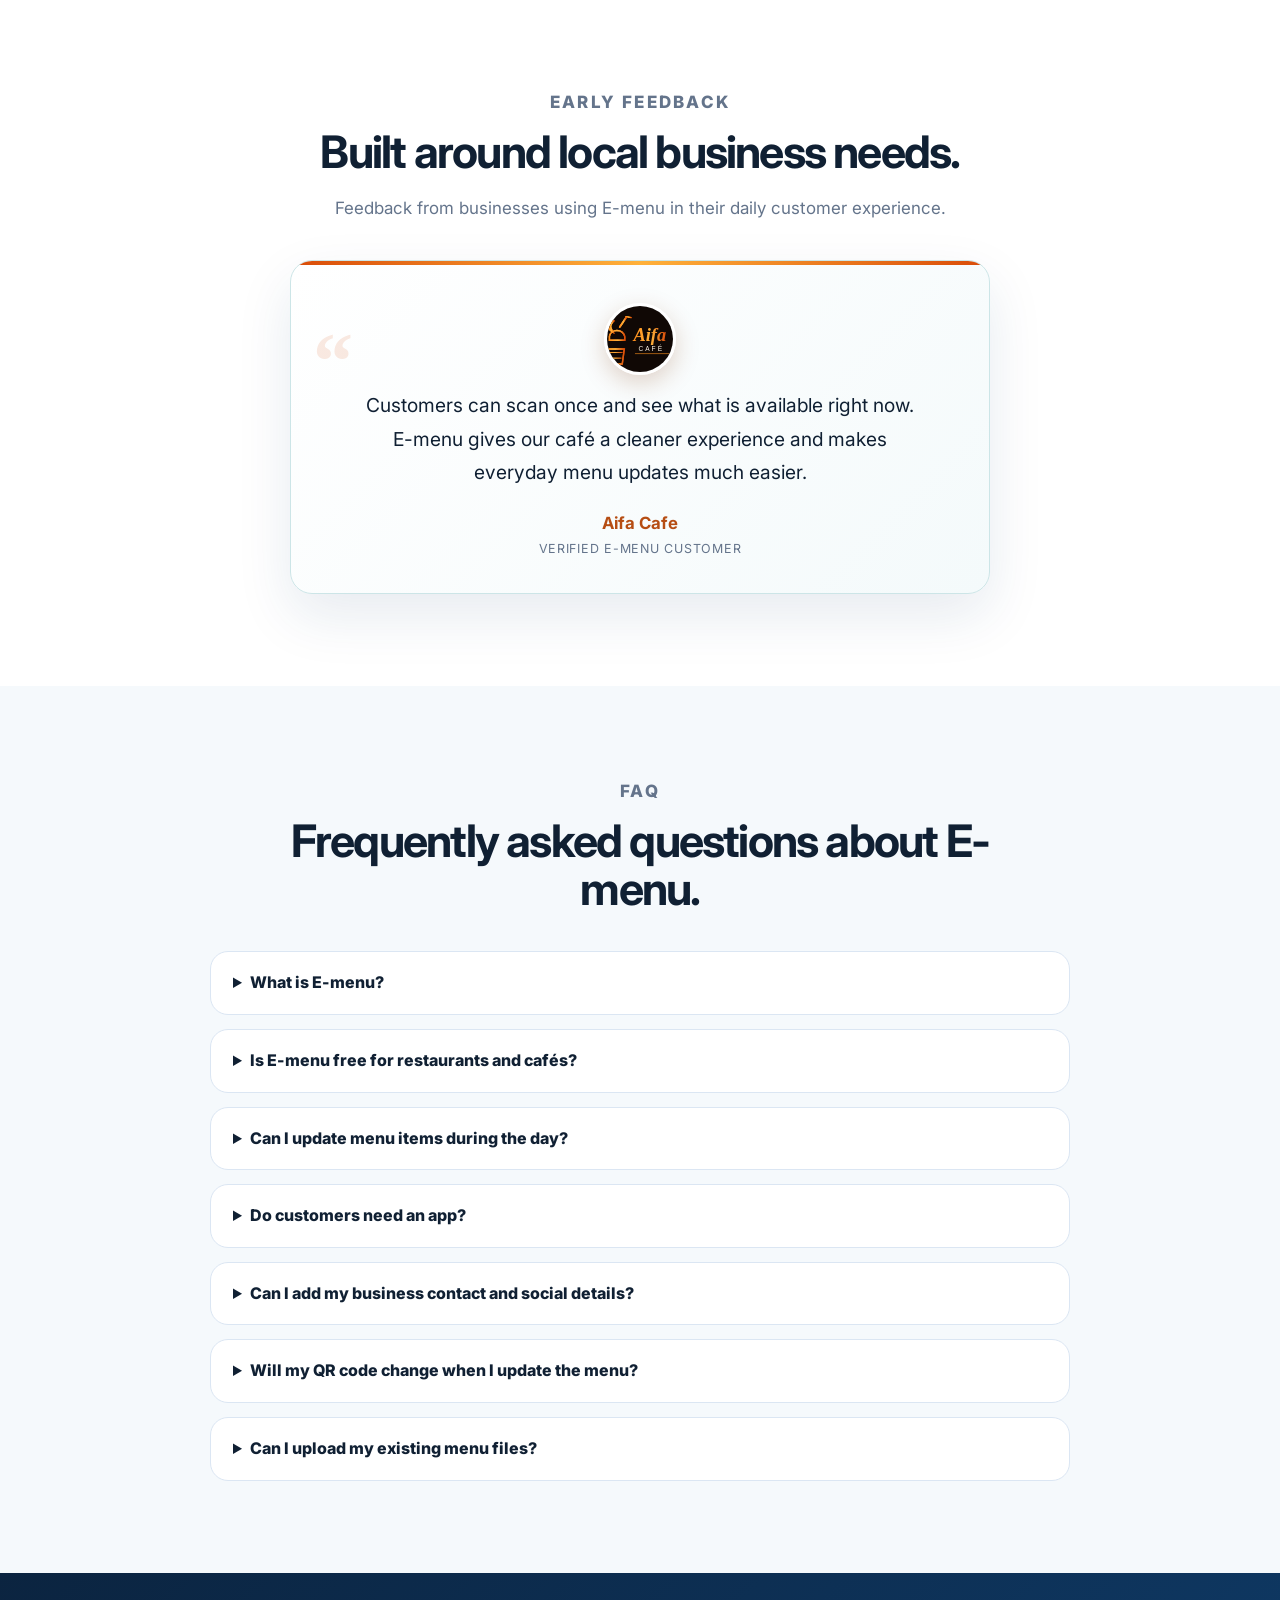
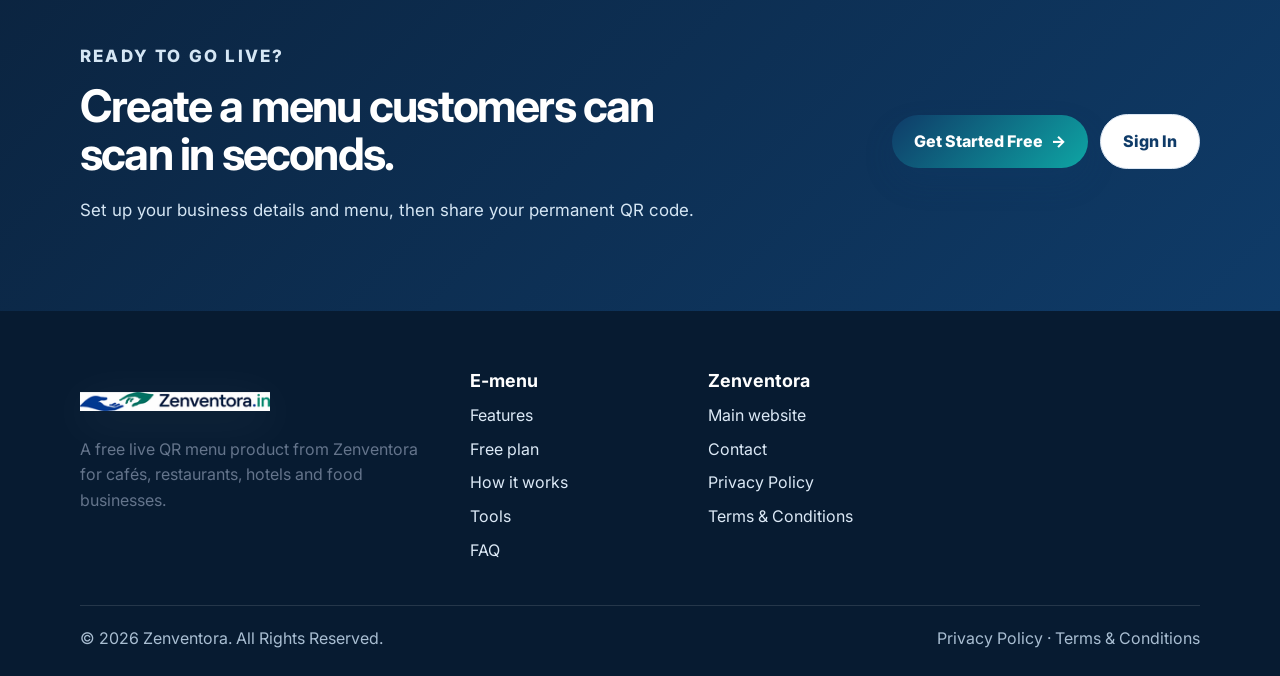
==== commit 1bcba3ae: "Add E-menu existing-menu file upload workflow" ====
--- a/emenu/index.html
+++ b/emenu/index.html
@@ -31,7 +31,7 @@
   <link rel="stylesheet" href="../styles.css">
   <link rel="stylesheet" href="emenu.css">
   <script type="application/ld+json">{"@context":"https://schema.org","@type":"WebApplication","name":"E-menu by Zenventora","applicationCategory":"BusinessApplication","operatingSystem":"Web","url":"https://emenu.zenventora.in/","inLanguage":"en-IN","description":"A free mobile-friendly QR menu for restaurants, cafés, hotels and food businesses to create, update and share live menus.","publisher":{"@type":"Organization","name":"Zenventora","url":"https://zenventora.in/","logo":"https://zenventora.in/assets/zenventora-logo.svg"},"offers":{"@type":"Offer","name":"Free plan","price":"0","priceCurrency":"INR"}}</script>
-  <script type="application/ld+json">{"@context":"https://schema.org","@type":"FAQPage","mainEntity":[{"@type":"Question","name":"What is E-menu?","acceptedAnswer":{"@type":"Answer","text":"E-menu is a digital menu customers open in their phone browser by scanning a QR code."}},{"@type":"Question","name":"Is E-menu free for restaurants and cafés?","acceptedAnswer":{"@type":"Answer","text":"E-menu has a Free plan for creating a live QR menu, adding menu details, managing availability and sharing a permanent QR code."}},{"@type":"Question","name":"Can I update menu items during the day?","acceptedAnswer":{"@type":"Answer","text":"Yes. Use the menu editor and Today’s Menu controls to update menu information and availability."}},{"@type":"Question","name":"Do customers need an app to use an E-menu?","acceptedAnswer":{"@type":"Answer","text":"No. Customers scan the QR code and open the live menu in their normal phone browser."}}]}</script>
+  <script type="application/ld+json">{"@context":"https://schema.org","@type":"FAQPage","mainEntity":[{"@type":"Question","name":"What is E-menu?","acceptedAnswer":{"@type":"Answer","text":"E-menu is a digital menu customers open in their phone browser by scanning a QR code."}},{"@type":"Question","name":"Is E-menu free for restaurants and cafés?","acceptedAnswer":{"@type":"Answer","text":"E-menu has a Free plan for creating a live QR menu, adding menu details, managing availability and sharing a permanent QR code."}},{"@type":"Question","name":"Can I update menu items during the day?","acceptedAnswer":{"@type":"Answer","text":"Yes. Use the menu editor and Today’s Menu controls to update menu information and availability."}},{"@type":"Question","name":"Do customers need an app to use an E-menu?","acceptedAnswer":{"@type":"Answer","text":"No. Customers scan the QR code and open the live menu in their normal phone browser."}},{"@type":"Question","name":"Can I upload an existing menu instead of entering every item manually?","acceptedAnswer":{"@type":"Answer","text":"Yes. E-menu supports an existing-menu file upload path for businesses that already have menu files. The file-upload flow is separate from template selection, customer style preview and Today’s Menu controls; uploaded files can be removed, replaced or added from the menu workspace."}}]}</script>
 </head>
 <body class="emenu-page">
   <a class="skip-link" href="#main">Skip to content</a>
@@ -40,7 +40,7 @@
       <a class="brand emenu-brand" href="#home" aria-label="E-menu home"><img class="brand-logo" src="../assets/zenventora-logo.svg" alt="Zenventora logo"><span aria-hidden="true">/</span><strong>E-menu</strong></a>
       <button class="nav-toggle" type="button" aria-controls="nav-menu" aria-expanded="false" data-nav-toggle>Menu</button>
       <div id="nav-menu" class="nav-menu" data-nav-menu>
-        <a href="#features">Features</a><a href="#free-plan">Free plan</a><a href="#how-it-works">How it works</a><a href="#tools">Tools</a><a href="#faq">FAQ</a>
+        <a href="#features">Features</a><a href="#upload-menu">Upload menu</a><a href="#free-plan">Free plan</a><a href="#how-it-works">How it works</a><a href="#tools">Tools</a><a href="#faq">FAQ</a>
         <div class="cta-area cta-area--header" data-emenu-cta aria-live="polite"><a class="btn btn-primary btn-small" href="https://emenu.zenventora.in/?signup=true">Get Started Free</a><a class="btn btn-secondary btn-small" href="https://emenu.zenventora.in/">Sign In</a></div>
       </div>
     </nav>
@@ -54,11 +54,46 @@
     </section>
     <section id="how-it-works" class="section intro"><div class="container narrow"><p class="eyebrow">How it works</p><h2>Build once. Share everywhere. Update anytime.</h2><p>Set up your business details and menu, select a style, then publish a QR menu that customers can open in their phone browser.</p><div class="steps"><article><span>01</span><h3>Add your menu</h3><p>Create categories and items with prices, descriptions, photos, badges and available days.</p></article><article><span>02</span><h3>Choose your style</h3><p>Find a template that fits your business, then choose a light or dark customer experience.</p></article><article><span>03</span><h3>Publish your QR</h3><p>Share one permanent QR code and keep the menu behind it current.</p></article></div></div></section>
     <section id="features" class="section soft-bg"><div class="container"><div class="section-heading"><p class="eyebrow">Core features</p><h2>Everything needed to keep a menu useful during service.</h2><p>Keep your public menu clear for customers and simple for your team to maintain.</p></div><div class="card-grid four"><article class="card"><span class="icon">☰</span><h3>Menu editor</h3><p>Organise categories and manage each item’s price, description, image, type and badge.</p></article><article class="card"><span class="icon">◉</span><h3>Today’s Menu</h3><p>Enable or disable items as availability changes, so customers see what is on today.</p></article><article class="card"><span class="icon">▦</span><h3>Permanent QR code</h3><p>Put the same QR code on tables, counters and takeaway packs while your live menu changes.</p></article><article class="card"><span class="icon">◐</span><h3>Customer preview</h3><p>Review the phone-first customer menu before sharing it with your guests.</p></article></div></div></section>
+    <section id="upload-menu" class="section upload-menu-section">
+      <div class="container">
+        <div class="section-heading">
+          <p class="eyebrow">Already have a menu?</p>
+          <h2>Upload your existing menu instead of rebuilding it item by item.</h2>
+          <p>If your restaurant already has menu files or menu images, the file-upload path is designed to get that content ready for a QR-based digital menu with less manual entry.</p>
+        </div>
+        <div class="upload-menu-grid">
+          <article class="upload-menu-card upload-menu-card--primary">
+            <span class="icon">↑</span>
+            <h3>Upload your menu files</h3>
+            <p>Upload the menu files you already use. The uploaded menu becomes the source for your QR-ready customer menu flow.</p>
+            <ul>
+              <li>Use existing menu files or images</li>
+              <li>Keep the upload as the source for the menu</li>
+              <li>Generate and share the permanent QR entry point</li>
+            </ul>
+          </article>
+          <article class="upload-menu-card">
+            <span class="icon">↻</span>
+            <h3>Edit, replace or add files</h3>
+            <p>File-upload menus follow a simpler workspace flow instead of the template-based editor experience.</p>
+            <ul>
+              <li>Remove an uploaded file</li>
+              <li>Replace an existing file</li>
+              <li>Add a new menu file when needed</li>
+            </ul>
+          </article>
+        </div>
+        <div class="upload-menu-note">
+          <strong>Important:</strong>
+          <span>File-upload mode is intentionally separate from template selection, style preview and Today’s Menu. Those controls belong to the item-based menu flow.</span>
+        </div>
+      </div>
+    </section>
     <section id="free-plan" class="section"><div class="container free-plan"><div><p class="eyebrow">Free plan</p><h2>Start your live QR menu for free.</h2><p>Give customers a simple way to browse what you serve today—without printing a new menu for every change. The Free plan is for restaurants, cafés, hotels and food businesses that want to publish a clear, mobile-first menu.</p><p>There is no separate public pricing ladder to compare. Start free, set up your menu and share the same QR code wherever customers find you.</p></div><div class="free-plan-card"><p class="eyebrow">Included</p><h3>Free E-menu essentials</h3><ul><li>Menu categories, items, prices and descriptions</li><li>Daily item availability with Today’s Menu</li><li>Permanent QR code and live menu access</li><li>Template and light/dark style choices</li><li>Business contact and social details</li></ul></div></div></section>
-    <section id="tools" class="section"><div class="container split-grid"><div><p class="eyebrow">Your menu, your details</p><h2>Make the menu feel like your business.</h2><p>Set your business name, location, tagline, phone number and social links. Use the customer preview to check that the live menu communicates the right details.</p></div><div class="check-grid"><span>Business name and location</span><span>Phone and WhatsApp details</span><span>Instagram and Facebook links</span><span>Template search and filters</span><span>Light and dark styles</span><span>Daily item availability</span></div></div></section>
+    <section id="tools" class="section"><div class="container split-grid"><div><p class="eyebrow">Your menu, your details</p><h2>Make the menu feel like your business.</h2><p>Set your business name, location, tagline, phone number and social links. Use the customer preview to check that the live menu communicates the right details.</p></div><div class="check-grid"><span>Business name and location</span><span>Phone and WhatsApp details</span><span>Instagram and Facebook links</span><span>Template search and filters</span><span>Light and dark styles</span><span>Daily item availability</span><span>Existing menu file upload</span><span>Remove, replace or add uploaded files</span></div></div></section>
     <section class="section soft-bg"><div class="container"><div class="section-heading"><p class="eyebrow">Made for everyday updates</p><h2>Keep one menu link while the day changes.</h2><p>Change availability, update prices, or revise menu information in your workspace. Customers continue using the same QR code to see the latest menu.</p></div><div class="workflow-grid"><article><strong>QR code</strong><span>One permanent entry point for customers.</span></article><article><strong>Today’s Menu</strong><span>Quickly reflect what is available now.</span></article><article><strong>Style &amp; preview</strong><span>Check the customer experience before publishing.</span></article></div></div></section>
     <section id="testimonials" class="section"><div class="container"><div class="section-heading"><p class="eyebrow">Early feedback</p><h2>Built around local business needs.</h2><p>Feedback from businesses using E-menu in their daily customer experience.</p></div><div class="testimonial-single"><blockquote class="testimonial aifa-testimonial"><img src="../assets/emenu/aifa-cafe-logo.svg" alt="Aifa Cafe logo"><span class="quote-mark" aria-hidden="true">“</span><p>Customers can scan once and see what is available right now. E-menu gives our café a cleaner experience and makes everyday menu updates much easier.</p><footer><strong>Aifa Cafe</strong><span>Verified E-menu customer</span></footer></blockquote></div></div></section>
-    <section id="faq" class="section soft-bg"><div class="container"><div class="section-heading"><p class="eyebrow">FAQ</p><h2>Frequently asked questions about E-menu.</h2></div><div class="faq-list"><details><summary>What is E-menu?</summary><p>E-menu is a digital menu customers open on their phone by scanning a QR code.</p></details><details><summary>Is E-menu free for restaurants and cafés?</summary><p>Yes. E-menu has a Free plan for creating a live QR menu, adding menu details, managing availability and sharing a permanent QR code.</p></details><details><summary>Can I update menu items during the day?</summary><p>Yes. Use the menu editor and Today’s Menu controls to update information and availability.</p></details><details><summary>Do customers need an app?</summary><p>No. They open the live menu in their normal phone browser.</p></details><details><summary>Can I add my business contact and social details?</summary><p>Yes. E-menu supports business name, location, tagline, phone, WhatsApp, Instagram and Facebook details.</p></details><details><summary>Will my QR code change when I update the menu?</summary><p>No. Customers can keep using the same permanent QR code while you update the live menu behind it.</p></details></div></div></section>
+    <section id="faq" class="section soft-bg"><div class="container"><div class="section-heading"><p class="eyebrow">FAQ</p><h2>Frequently asked questions about E-menu.</h2></div><div class="faq-list"><details><summary>What is E-menu?</summary><p>E-menu is a digital menu customers open on their phone by scanning a QR code.</p></details><details><summary>Is E-menu free for restaurants and cafés?</summary><p>Yes. E-menu has a Free plan for creating a live QR menu, adding menu details, managing availability and sharing a permanent QR code.</p></details><details><summary>Can I update menu items during the day?</summary><p>Yes. Use the menu editor and Today’s Menu controls to update information and availability.</p></details><details><summary>Do customers need an app?</summary><p>No. They open the live menu in their normal phone browser.</p></details><details><summary>Can I add my business contact and social details?</summary><p>Yes. E-menu supports business name, location, tagline, phone, WhatsApp, Instagram and Facebook details.</p></details><details><summary>Will my QR code change when I update the menu?</summary><p>No. Customers can keep using the same permanent QR code while you update the live menu behind it.</p></details><details><summary>Can I upload my existing menu files?</summary><p>Yes. The file-upload path is for businesses that already have menu files or menu images. It does not require template selection or the item-based style preview, and Today’s Menu controls are not part of that file-upload flow. You can remove, replace or add uploaded files from the menu workspace.</p></details></div></div></section>
     <section class="section customer-band"><div class="container customer-card"><div><p class="eyebrow">Ready to go live?</p><h2>Create a menu customers can scan in seconds.</h2><p>Set up your business details and menu, then share your permanent QR code.</p></div><div class="cta-area cta-area--light" data-emenu-cta aria-live="polite"><a class="btn btn-light" href="https://emenu.zenventora.in/?signup=true">Get Started Free <span aria-hidden="true">→</span></a><a class="btn btn-outline-light" href="https://emenu.zenventora.in/">Sign In</a></div></div></section>
   </main>
   <footer class="site-footer"><div class="container footer-grid"><div><a class="brand footer-brand" href="#home"><img class="brand-logo" src="../assets/zenventora-logo.svg" alt="Zenventora logo"></a><p>A free live QR menu product from Zenventora for cafés, restaurants, hotels and food businesses.</p></div><div><h3>E-menu</h3><a href="#features">Features</a><a href="#free-plan">Free plan</a><a href="#how-it-works">How it works</a><a href="#tools">Tools</a><a href="#faq">FAQ</a></div><div><h3>Zenventora</h3><a href="../index.html">Main website</a><a href="../contact.html">Contact</a><a href="../privacy-policy.html">Privacy Policy</a><a href="../terms-and-conditions.html">Terms &amp; Conditions</a></div></div><div class="container footer-bottom"><span>© 2026 Zenventora. All Rights Reserved.</span><span><a href="../privacy-policy.html">Privacy Policy</a> · <a href="../terms-and-conditions.html">Terms &amp; Conditions</a></span></div></footer>
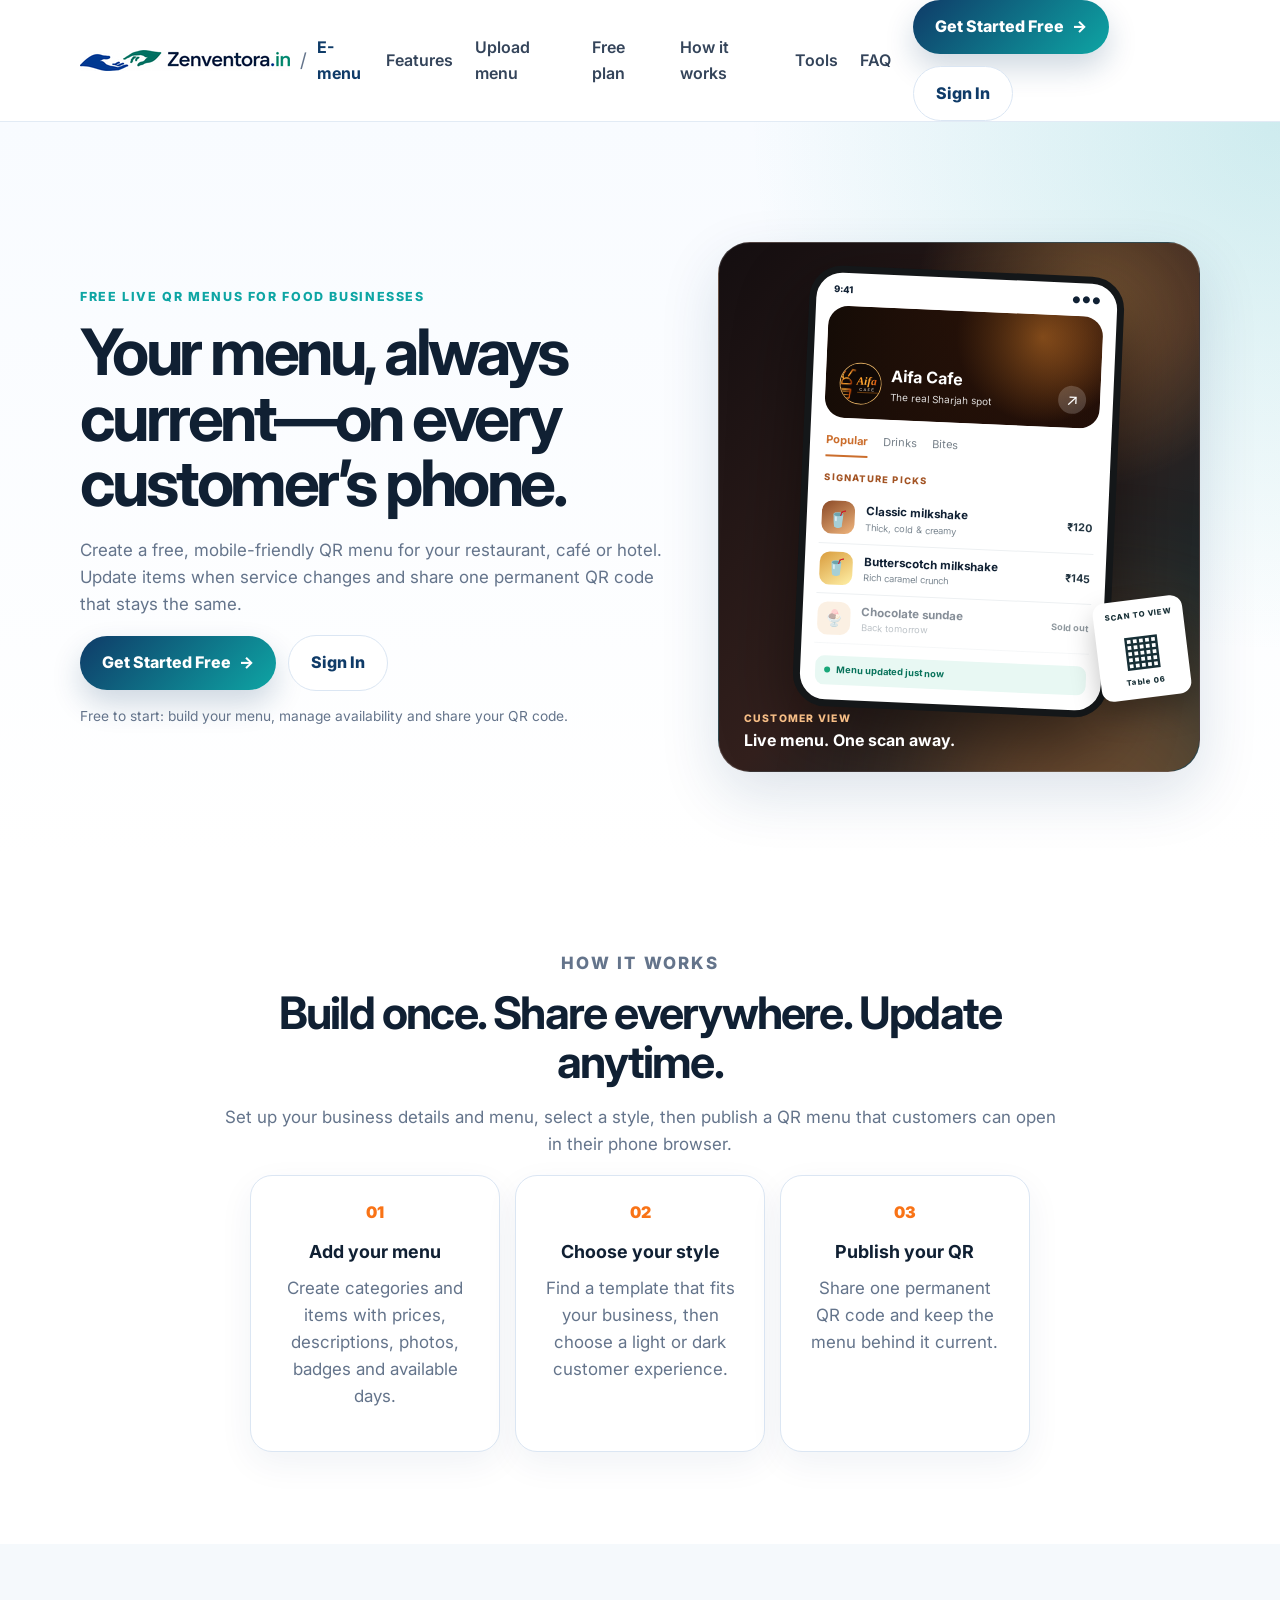
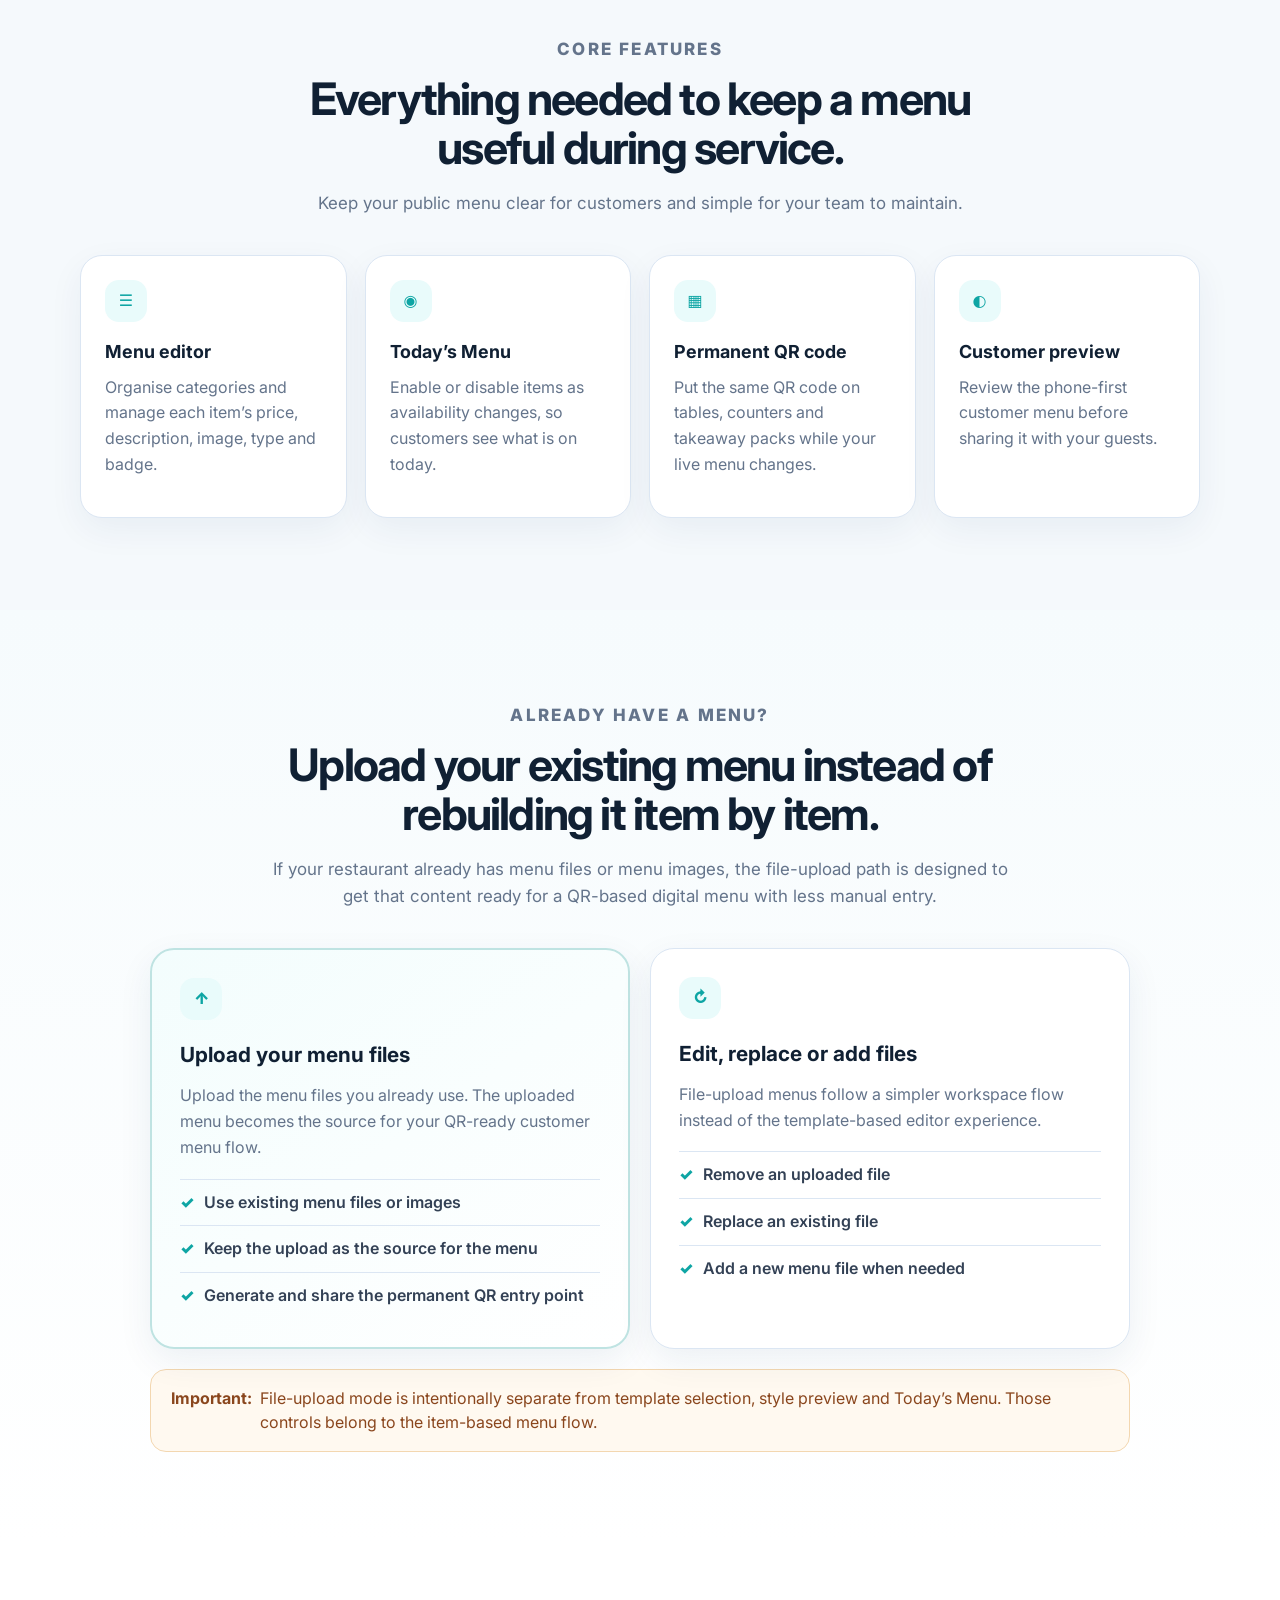
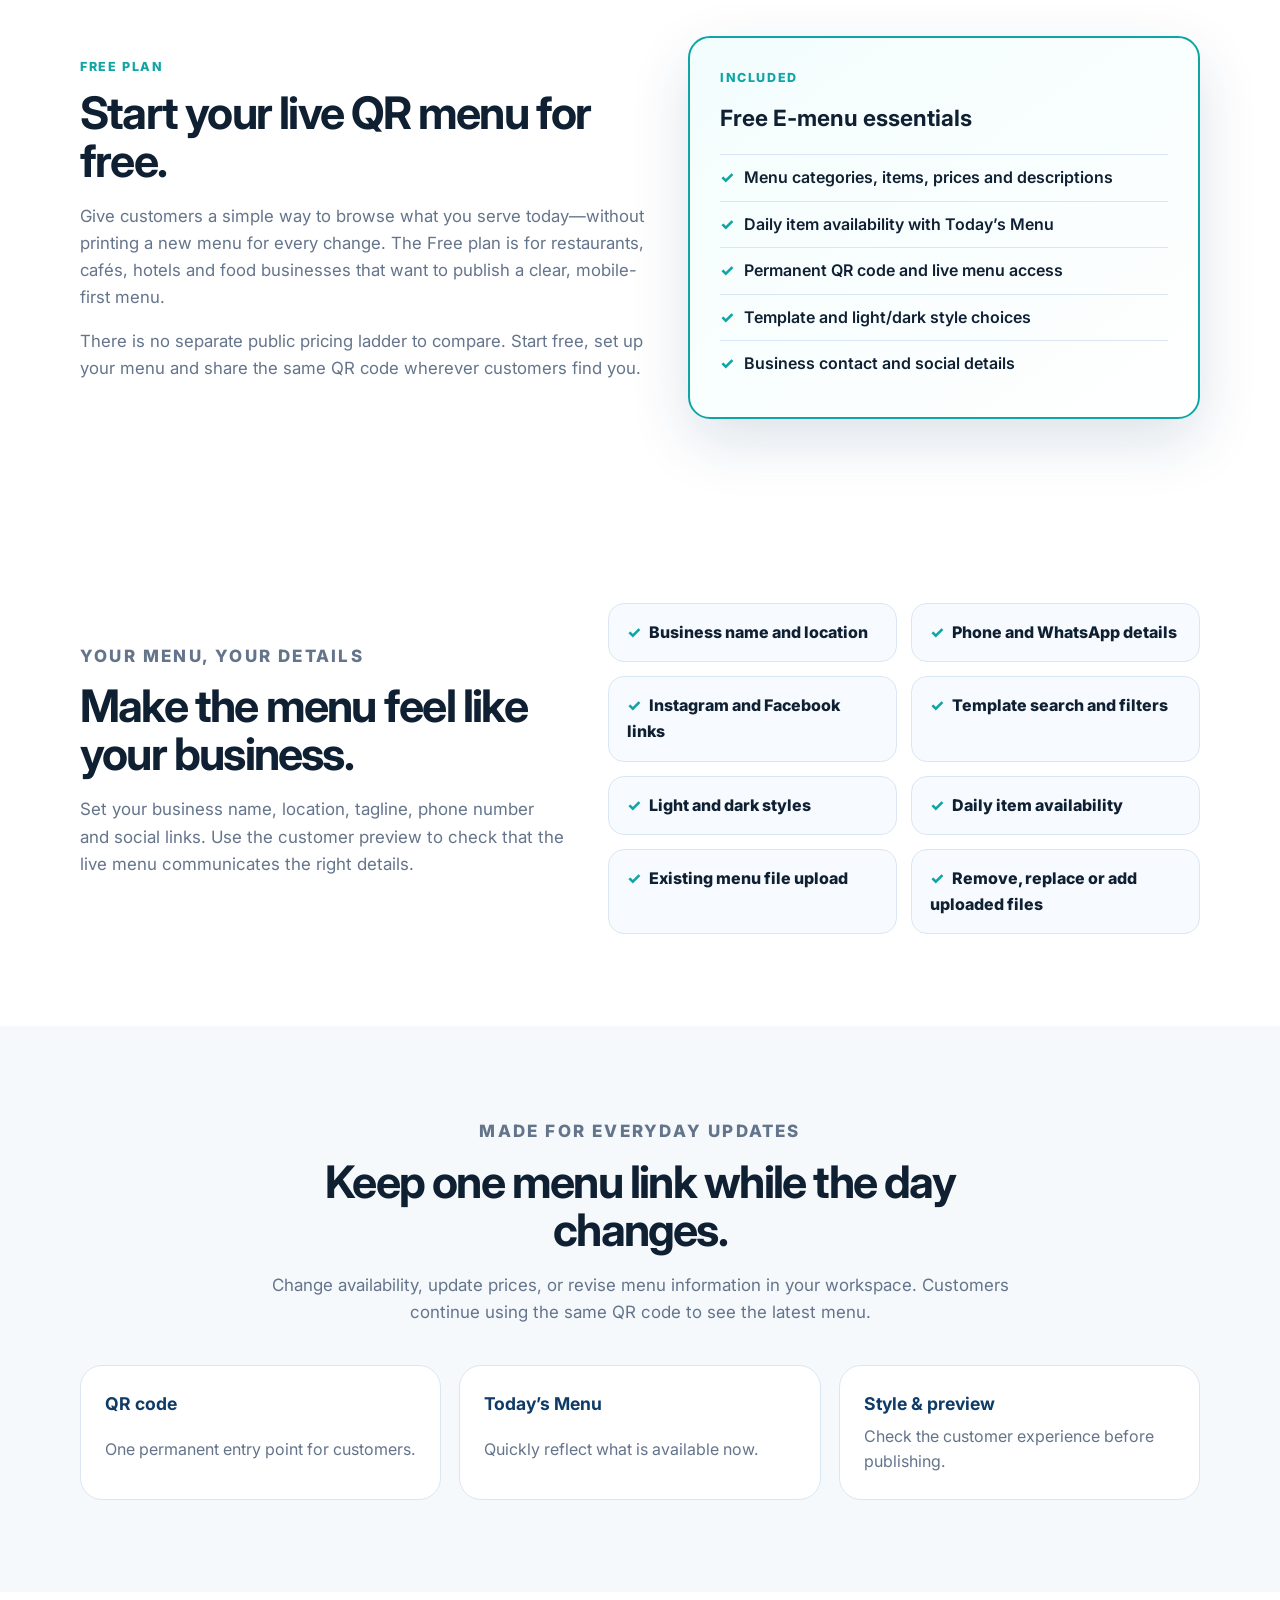
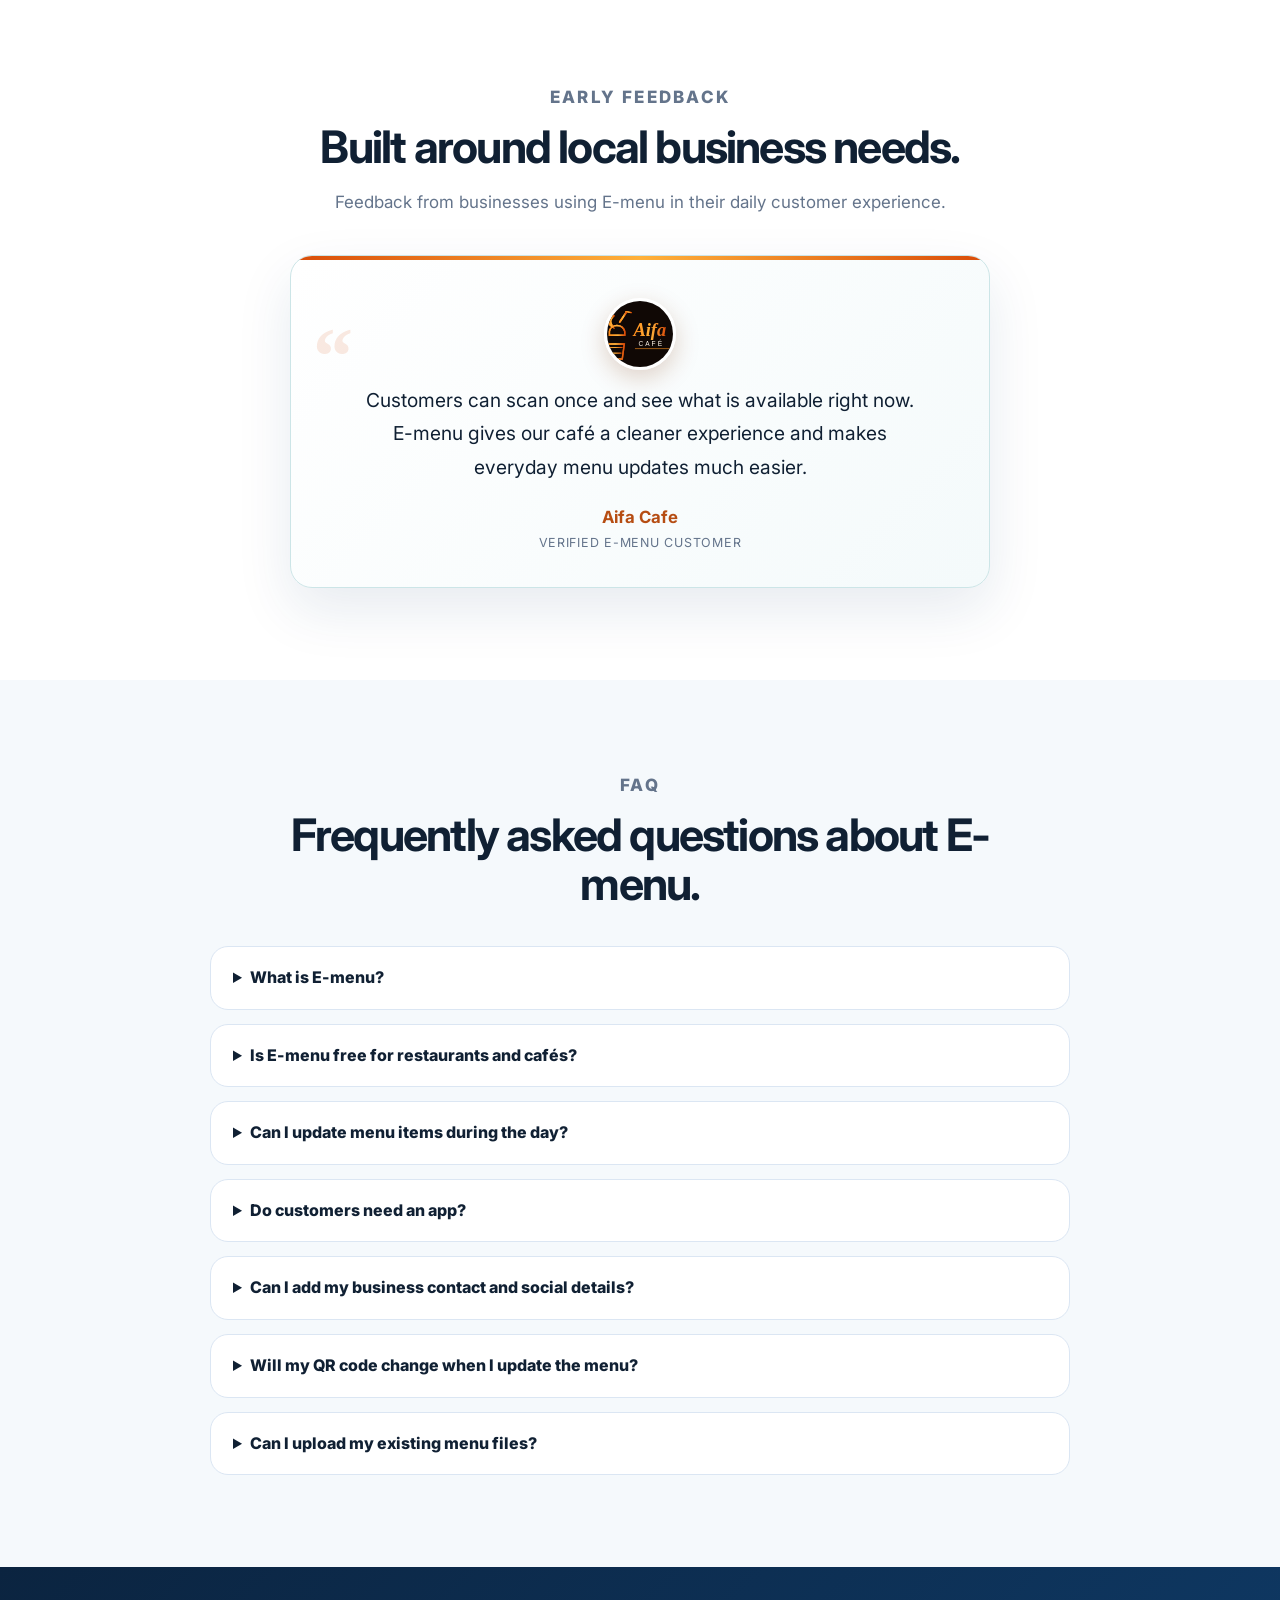
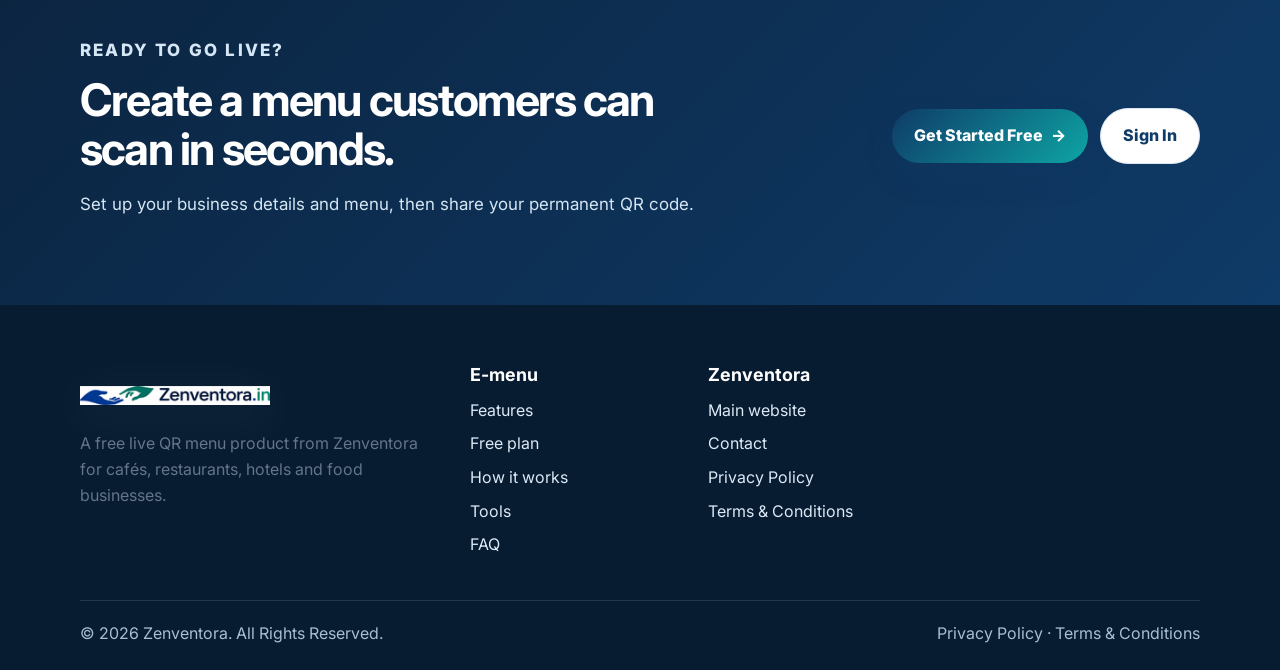
==== commit 9dc88954: "Update E-menu SEO for menu file upload workflow" ====
--- a/emenu/index.html
+++ b/emenu/index.html
@@ -4,8 +4,8 @@
   <meta charset="utf-8">
   <meta name="viewport" content="width=device-width, initial-scale=1">
   <title>Free QR Menu for Restaurants, Cafés & Hotels | E-menu by Zenventora</title>
-  <meta name="description" content="Create a free QR menu for your restaurant, café or hotel. Add menu items, update daily availability, choose a style and share one permanent QR code with customers.">
-  <meta name="keywords" content="free QR menu, free digital menu, restaurant QR menu, café QR menu, hotel digital menu, online food menu, permanent QR code menu, menu availability management, E-menu Zenventora">
+  <meta name="description" content="Create a QR menu for your restaurant, café or hotel. Add menu items manually or use an existing-menu file upload path, update item availability where applicable, choose a style for item-based menus, and share one permanent QR code with customers.">
+  <meta name="keywords" content="free QR menu, digital menu, restaurant QR menu, café QR menu, hotel digital menu, menu file upload, menu image upload, permanent QR code menu, menu availability management, E-menu Zenventora">
   <meta name="application-name" content="E-menu by Zenventora">
   <meta name="author" content="Zenventora">
   <meta name="robots" content="index, follow, max-image-preview:large">
@@ -30,7 +30,7 @@
   <link href="https://fonts.googleapis.com/css2?family=Inter:wght@400;500;600;700;800&display=swap" rel="stylesheet">
   <link rel="stylesheet" href="../styles.css">
   <link rel="stylesheet" href="emenu.css">
-  <script type="application/ld+json">{"@context":"https://schema.org","@type":"WebApplication","name":"E-menu by Zenventora","applicationCategory":"BusinessApplication","operatingSystem":"Web","url":"https://emenu.zenventora.in/","inLanguage":"en-IN","description":"A free mobile-friendly QR menu for restaurants, cafés, hotels and food businesses to create, update and share live menus.","publisher":{"@type":"Organization","name":"Zenventora","url":"https://zenventora.in/","logo":"https://zenventora.in/assets/zenventora-logo.svg"},"offers":{"@type":"Offer","name":"Free plan","price":"0","priceCurrency":"INR"}}</script>
+  <script type="application/ld+json">{"@context":"https://schema.org","@type":"WebApplication","name":"E-menu by Zenventora","applicationCategory":"BusinessApplication","operatingSystem":"Web","url":"https://emenu.zenventora.in/","inLanguage":"en-IN","description":"A mobile-friendly QR menu for restaurants, cafés, hotels and food businesses to create item-based menus or use an existing-menu file upload path, then share live menus through a permanent QR code.","publisher":{"@type":"Organization","name":"Zenventora","url":"https://zenventora.in/","logo":"https://zenventora.in/assets/zenventora-logo.svg"},"offers":{"@type":"Offer","name":"Free plan","price":"0","priceCurrency":"INR"}}</script>
   <script type="application/ld+json">{"@context":"https://schema.org","@type":"FAQPage","mainEntity":[{"@type":"Question","name":"What is E-menu?","acceptedAnswer":{"@type":"Answer","text":"E-menu is a digital menu customers open in their phone browser by scanning a QR code."}},{"@type":"Question","name":"Is E-menu free for restaurants and cafés?","acceptedAnswer":{"@type":"Answer","text":"E-menu has a Free plan for creating a live QR menu, adding menu details, managing availability and sharing a permanent QR code."}},{"@type":"Question","name":"Can I update menu items during the day?","acceptedAnswer":{"@type":"Answer","text":"Yes. Use the menu editor and Today’s Menu controls to update menu information and availability."}},{"@type":"Question","name":"Do customers need an app to use an E-menu?","acceptedAnswer":{"@type":"Answer","text":"No. Customers scan the QR code and open the live menu in their normal phone browser."}},{"@type":"Question","name":"Can I upload an existing menu instead of entering every item manually?","acceptedAnswer":{"@type":"Answer","text":"Yes. E-menu supports an existing-menu file upload path for businesses that already have menu files. The file-upload flow is separate from template selection, customer style preview and Today’s Menu controls; uploaded files can be removed, replaced or added from the menu workspace."}}]}</script>
 </head>
 <body class="emenu-page">
--- a/emenu/emenu.css
+++ b/emenu/emenu.css
@@ -2,3 +2,19 @@
 /* Customer-facing live-menu mockup shown in the hero. */
 .customer-menu-showcase{position:relative;min-height:530px;padding:28px;overflow:hidden;background:radial-gradient(circle at 78% 12%,rgba(248,183,93,.36),transparent 30%),linear-gradient(135deg,#140e10,#33201d 54%,#092a32);border-color:rgba(255,255,255,.15)}.showcase-glow{position:absolute;inset:auto -18% -42% auto;width:360px;height:360px;border-radius:50%;background:rgba(238,128,53,.4);filter:blur(70px)}.phone-menu{position:relative;z-index:1;width:min(315px,calc(100% - 74px));margin:0 auto;padding:10px 13px 15px;border:7px solid #141719;border-radius:33px;background:#fff;box-shadow:0 28px 70px rgba(0,0,0,.48);transform:rotate(2.5deg)}.phone-status{display:flex;justify-content:space-between;font-size:.58rem;font-weight:800;padding:0 4px 8px}.cafe-cover{height:112px;border-radius:20px;padding:14px;display:flex;align-items:flex-end;gap:9px;background:linear-gradient(105deg,rgba(10,8,5,.87),rgba(48,20,9,.37)),radial-gradient(circle at 78% 20%,#e7872d,transparent 37%),linear-gradient(135deg,#59230e,#180b07);color:#fff}.cafe-cover strong,.cafe-cover small{display:block}.cafe-cover small{font-size:.62rem;opacity:.85}.cafe-cover button{margin-left:auto;width:28px;height:28px;border:0;border-radius:50%;background:rgba(255,255,255,.18);color:#fff}.cafe-logo{width:42px;height:42px;object-fit:cover;border-radius:50%;border:1px solid rgba(255,198,111,.82);background:#100805}.menu-tabs{display:flex;gap:15px;padding:14px 3px 10px;font-size:.69rem;color:#77818a}.menu-tabs strong{color:#cb6e2d;border-bottom:2px solid #cb6e2d;padding-bottom:5px}.menu-category{margin:4px 3px 8px;color:#a35424;font-size:.58rem;font-weight:800;letter-spacing:.13em}.customer-item{display:grid;grid-template-columns:35px 1fr auto;gap:9px;align-items:center;padding:8px 2px;border-bottom:1px solid #edf0f2}.customer-item strong,.customer-item small{display:block}.customer-item strong{font-size:.72rem}.customer-item small{font-size:.58rem;color:#7b8791}.customer-item>b{font-size:.67rem;color:#243642}.dish-art{display:grid;place-items:center;width:33px;height:33px;border-radius:10px;background:#f9e3c9;font-size:1rem}.cold-brew{background:linear-gradient(145deg,#8a4825,#f0b67e);font-size:0!important}.cold-brew:after{content:'🥤';font-size:1rem}.butterscotch{background:linear-gradient(145deg,#d99c3d,#fff0a7)}.customer-item.sold{opacity:.5}.customer-item.sold>b{font-size:.57rem}.live-pill{margin:12px 2px 0;padding:7px 9px;border-radius:9px;background:#e8f8f3;color:#08735b;font-size:.58rem;font-weight:700}.live-pill i{display:inline-block;width:6px;height:6px;margin-right:4px;border-radius:50%;background:#18a779}.table-qr{position:absolute;z-index:2;right:12px;bottom:73px;width:90px;padding:10px 8px;border-radius:12px;background:#fff;color:#172f36;text-align:center;box-shadow:0 14px 28px rgba(0,0,0,.25);transform:rotate(-7deg)}.table-qr span,.table-qr small{display:block;font-size:.48rem;font-weight:800;letter-spacing:.08em}.table-qr b{display:block;font-size:2.7rem;line-height:.9;margin:8px 0}.showcase-caption{position:absolute;z-index:2;left:25px;bottom:18px;color:#fff;display:grid}.showcase-caption span{font-size:.65rem;letter-spacing:.12em;text-transform:uppercase;color:#f7be86;font-weight:800}.showcase-caption strong{font-size:1rem}.testimonial-single{width:min(700px,100%);margin:0 auto}.testimonial-single .testimonial{background:linear-gradient(135deg,#fff,#f4fafb);border-color:#cce5e7}.testimonial-single .testimonial p{font-size:1.2rem}.aifa-testimonial{position:relative;overflow:hidden;text-align:center;padding:42px 46px 34px;box-shadow:0 22px 55px rgba(15,59,104,.1)}.aifa-testimonial:before{content:'';position:absolute;inset:0 0 auto;height:4px;background:linear-gradient(90deg,#d94b08,#ffb13a,#d94b08)}.aifa-testimonial>img{display:block;width:72px;height:72px;object-fit:cover;border-radius:50%;margin:0 auto 14px;border:3px solid #fff;box-shadow:0 8px 24px rgba(128,56,10,.22)}.aifa-testimonial .quote-mark{position:absolute;left:22px;top:60px;font:800 5rem/1 Georgia,serif;color:rgba(217,75,8,.12)}.aifa-testimonial p{position:relative;max-width:570px;margin:0 auto 20px;font-size:1.17rem;line-height:1.75}.aifa-testimonial footer{position:relative;gap:2px}.aifa-testimonial footer strong{font-size:1.05rem;color:#b64d13}.aifa-testimonial footer span{font-size:.78rem;letter-spacing:.06em;text-transform:uppercase}
 @media(max-width:800px){.workflow-grid,.free-plan{grid-template-columns:1fr}.emenu-brand .brand-logo{width:126px}.nav-menu .cta-area{width:100%}.nav-menu .cta-area .btn{flex:1}.cta-area--header{padding-top:8px}}@media(max-width:520px){.customer-menu-showcase{min-height:490px;padding:20px}.phone-menu{width:calc(100% - 45px)}.table-qr{right:2px;bottom:74px;transform:scale(.83) rotate(-7deg);transform-origin:right bottom}.showcase-caption{left:20px}.aifa-testimonial{padding:36px 24px 28px}.aifa-testimonial p{font-size:1.04rem}.aifa-testimonial .quote-mark{left:8px;top:68px;font-size:4rem}.customer-card .cta-area{width:100%}.customer-card .cta-area .btn{flex:1}.emenu-brand strong{font-size:.9rem}}
+
+
+/* Existing-menu file upload section */
+.upload-menu-section{background:linear-gradient(180deg,#f6fbfd 0,#fff 100%)}
+.upload-menu-grid{display:grid;grid-template-columns:1fr 1fr;gap:20px;max-width:980px;margin:0 auto}
+.upload-menu-card{padding:28px;border:1px solid var(--line);border-radius:24px;background:#fff;box-shadow:0 12px 35px rgba(15,59,104,.07)}
+.upload-menu-card--primary{border:2px solid #bfe3e2;background:linear-gradient(145deg,#f3fdfd,#fff)}
+.upload-menu-card .icon{margin-bottom:18px}
+.upload-menu-card h3{font-size:1.3rem;margin-bottom:10px}
+.upload-menu-card p{color:var(--muted);font-size:1rem;line-height:1.65}
+.upload-menu-card ul{list-style:none;padding:0;margin:18px 0 0}
+.upload-menu-card li{padding:10px 0;border-top:1px solid var(--line);font-weight:600;color:#334155}
+.upload-menu-card li:before{content:'✓';color:var(--teal);font-weight:900;margin-right:10px}
+.upload-menu-note{max-width:980px;margin:20px auto 0;padding:16px 20px;border:1px solid #f3d7b0;border-radius:16px;background:#fff9f0;color:#8a461d;display:flex;gap:8px;align-items:flex-start;line-height:1.55}
+.upload-menu-note strong{white-space:nowrap}
+@media(max-width:800px){.upload-menu-grid{grid-template-columns:1fr}.upload-menu-note{display:block}.upload-menu-note strong{display:block;margin-bottom:4px}}
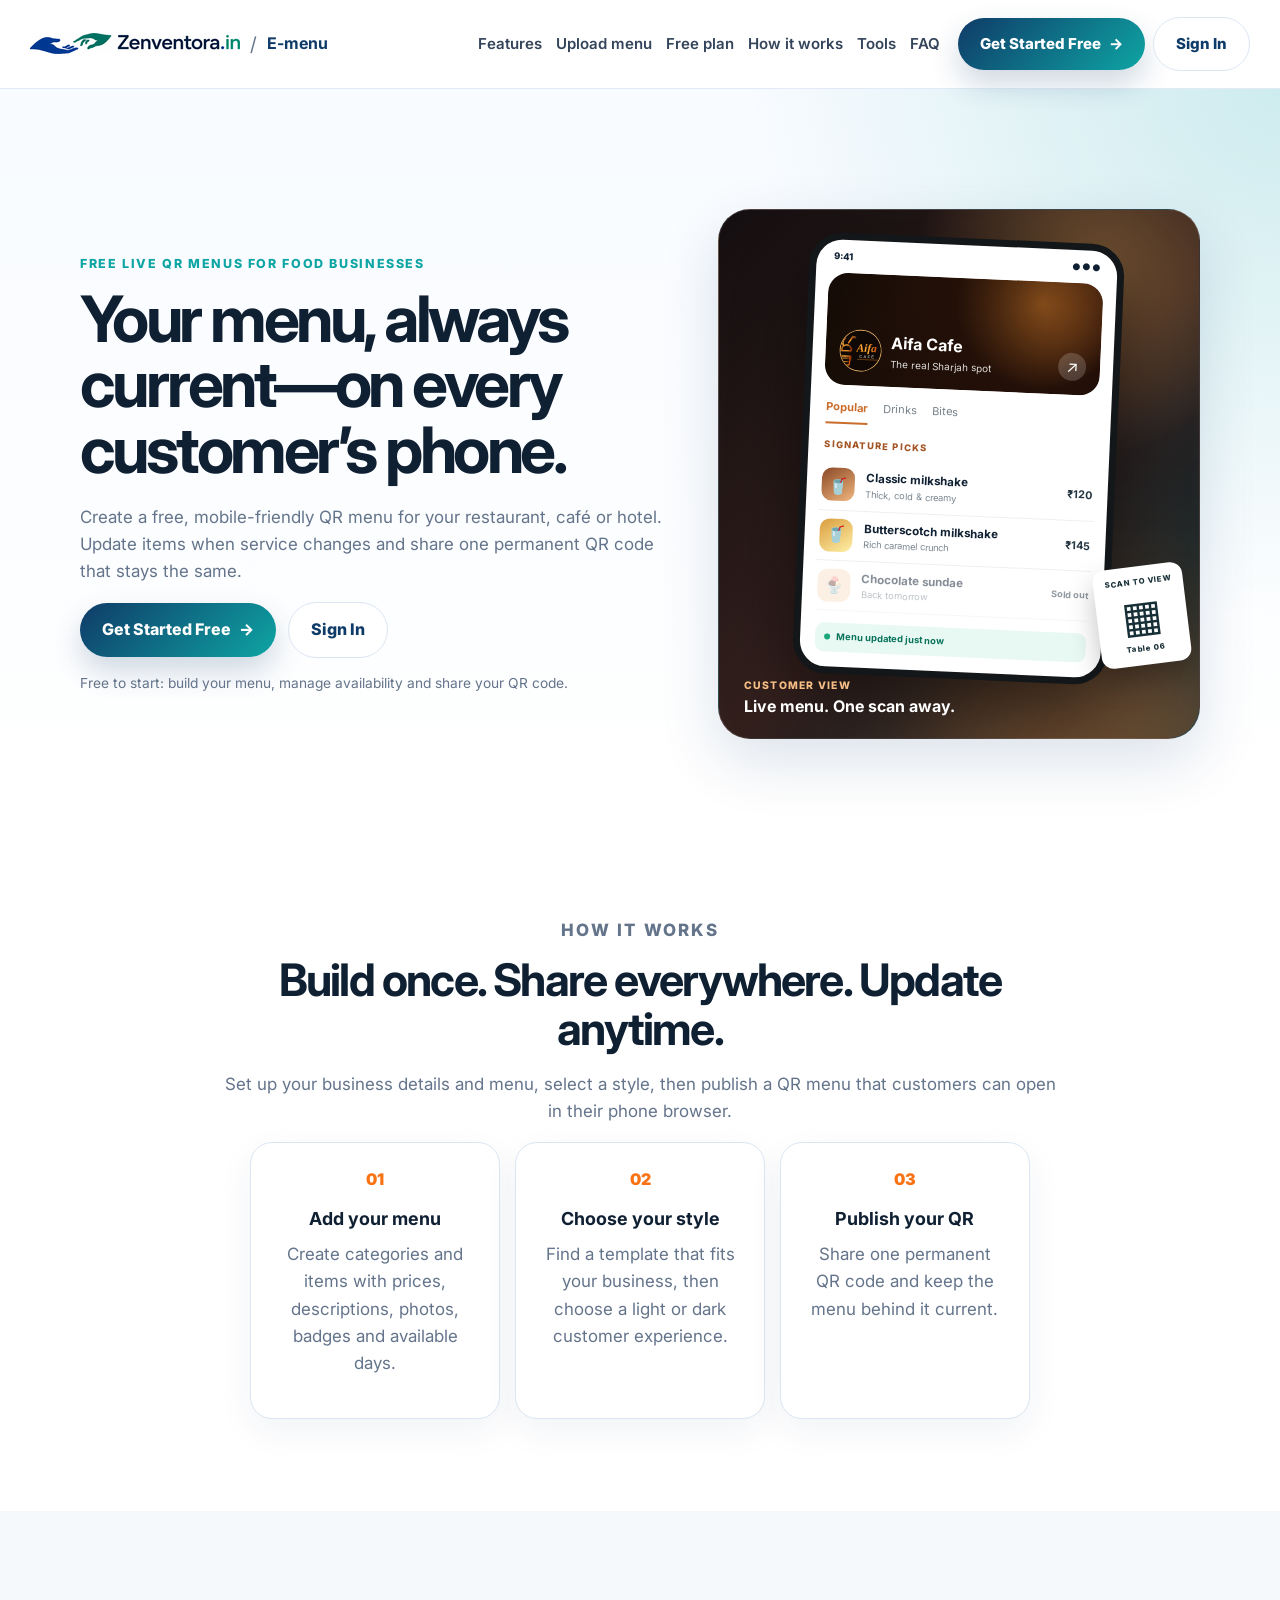
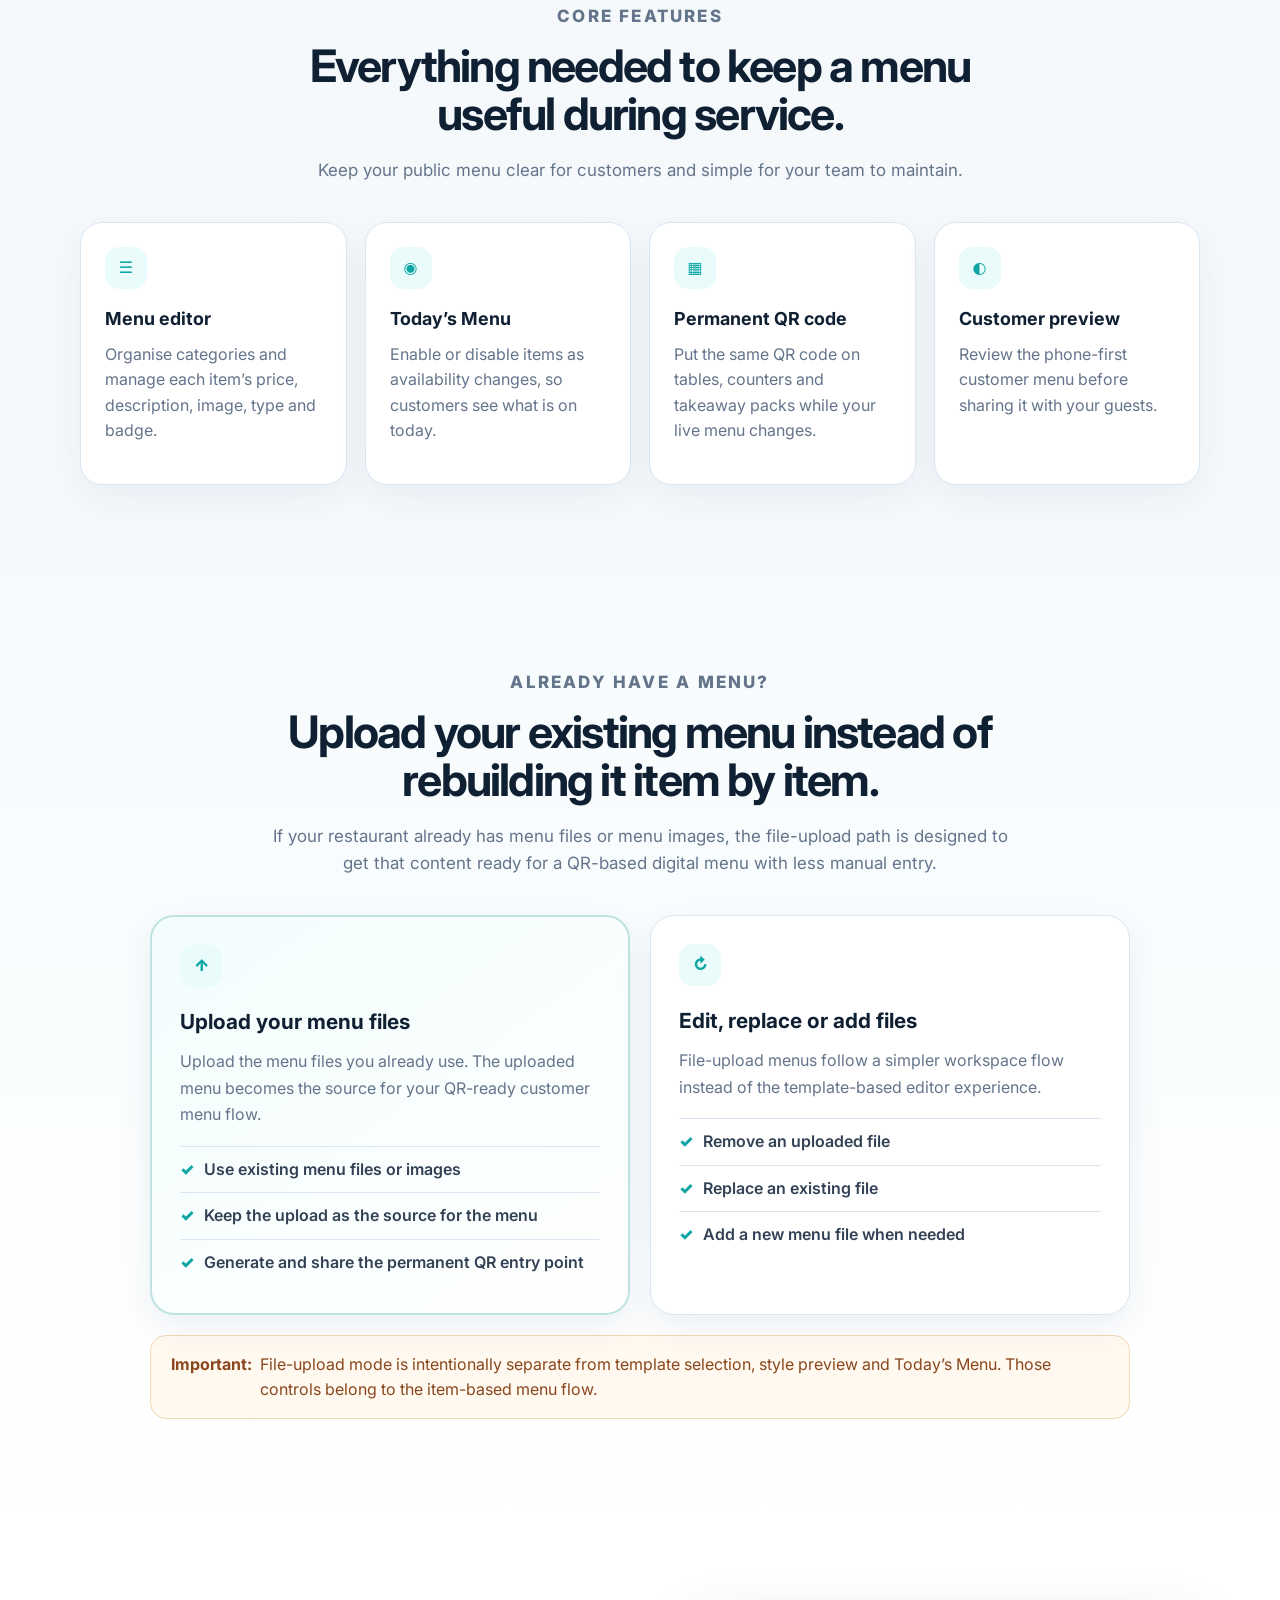
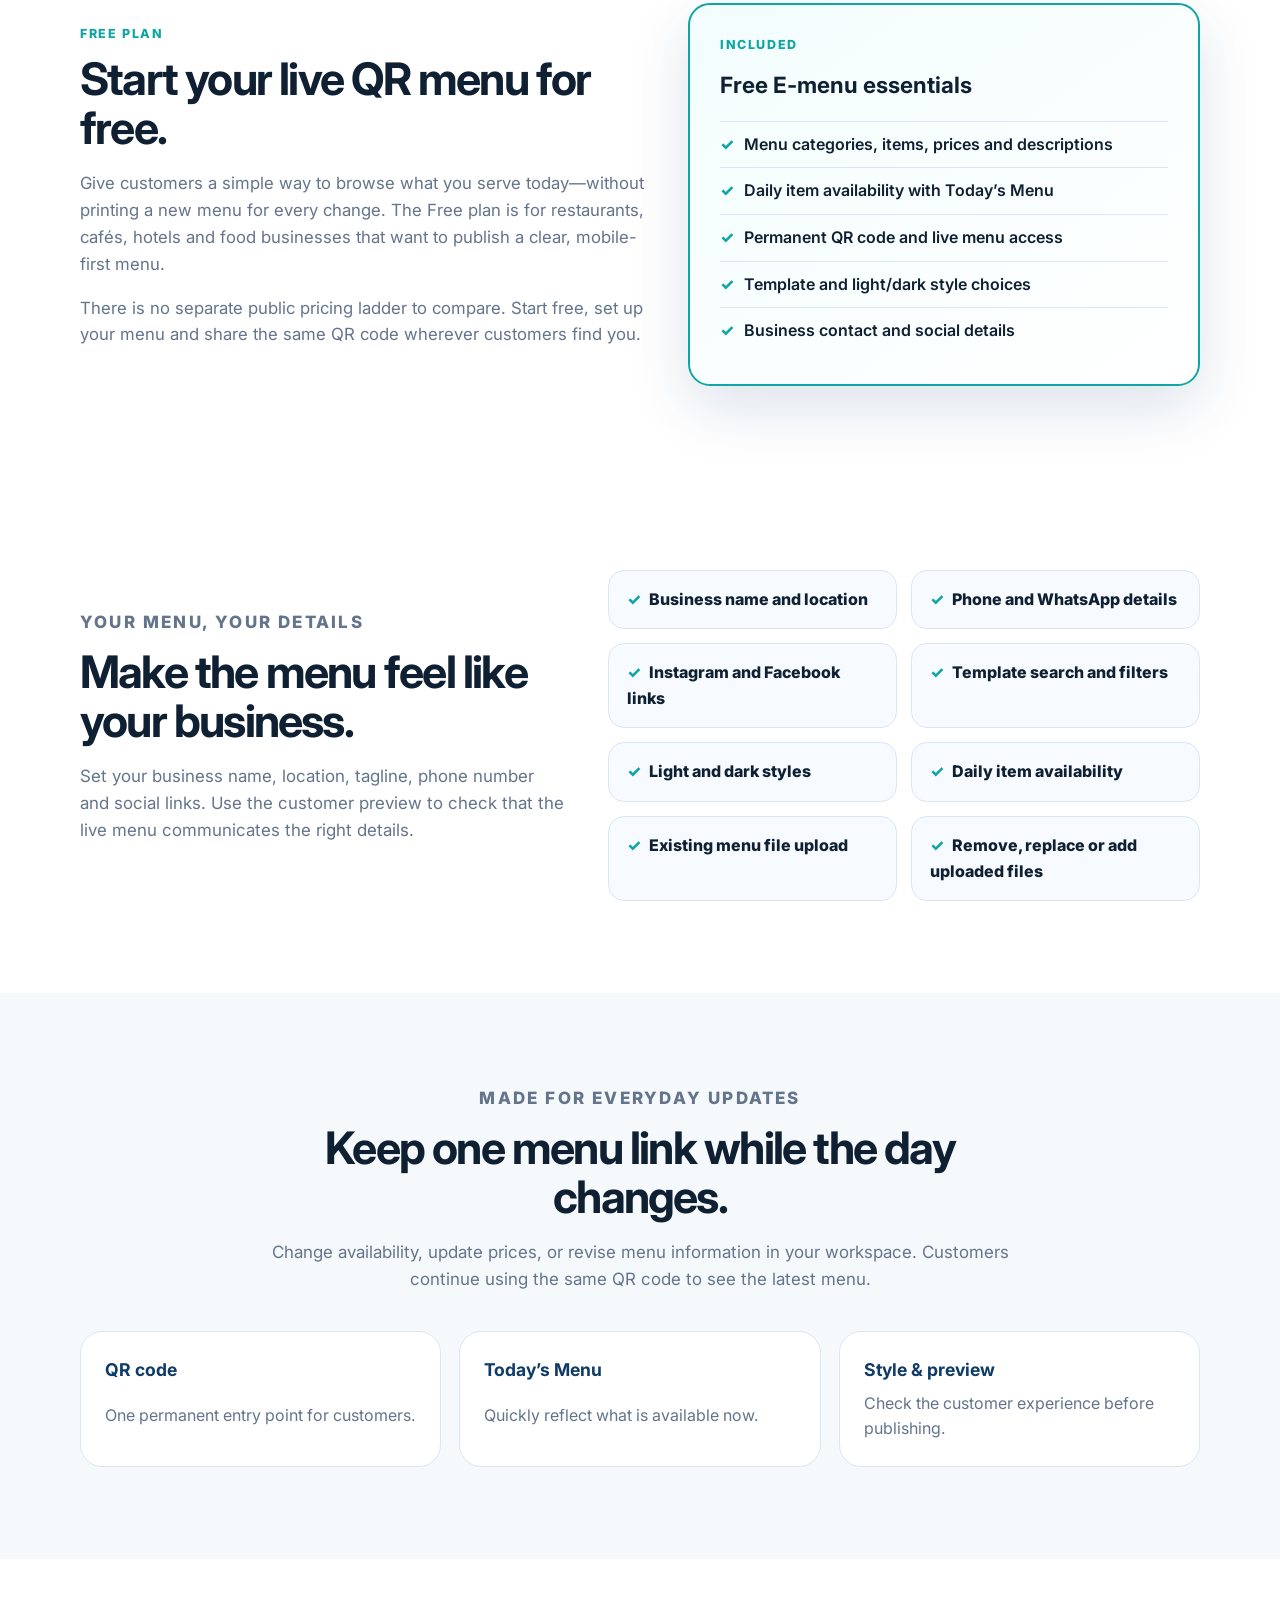
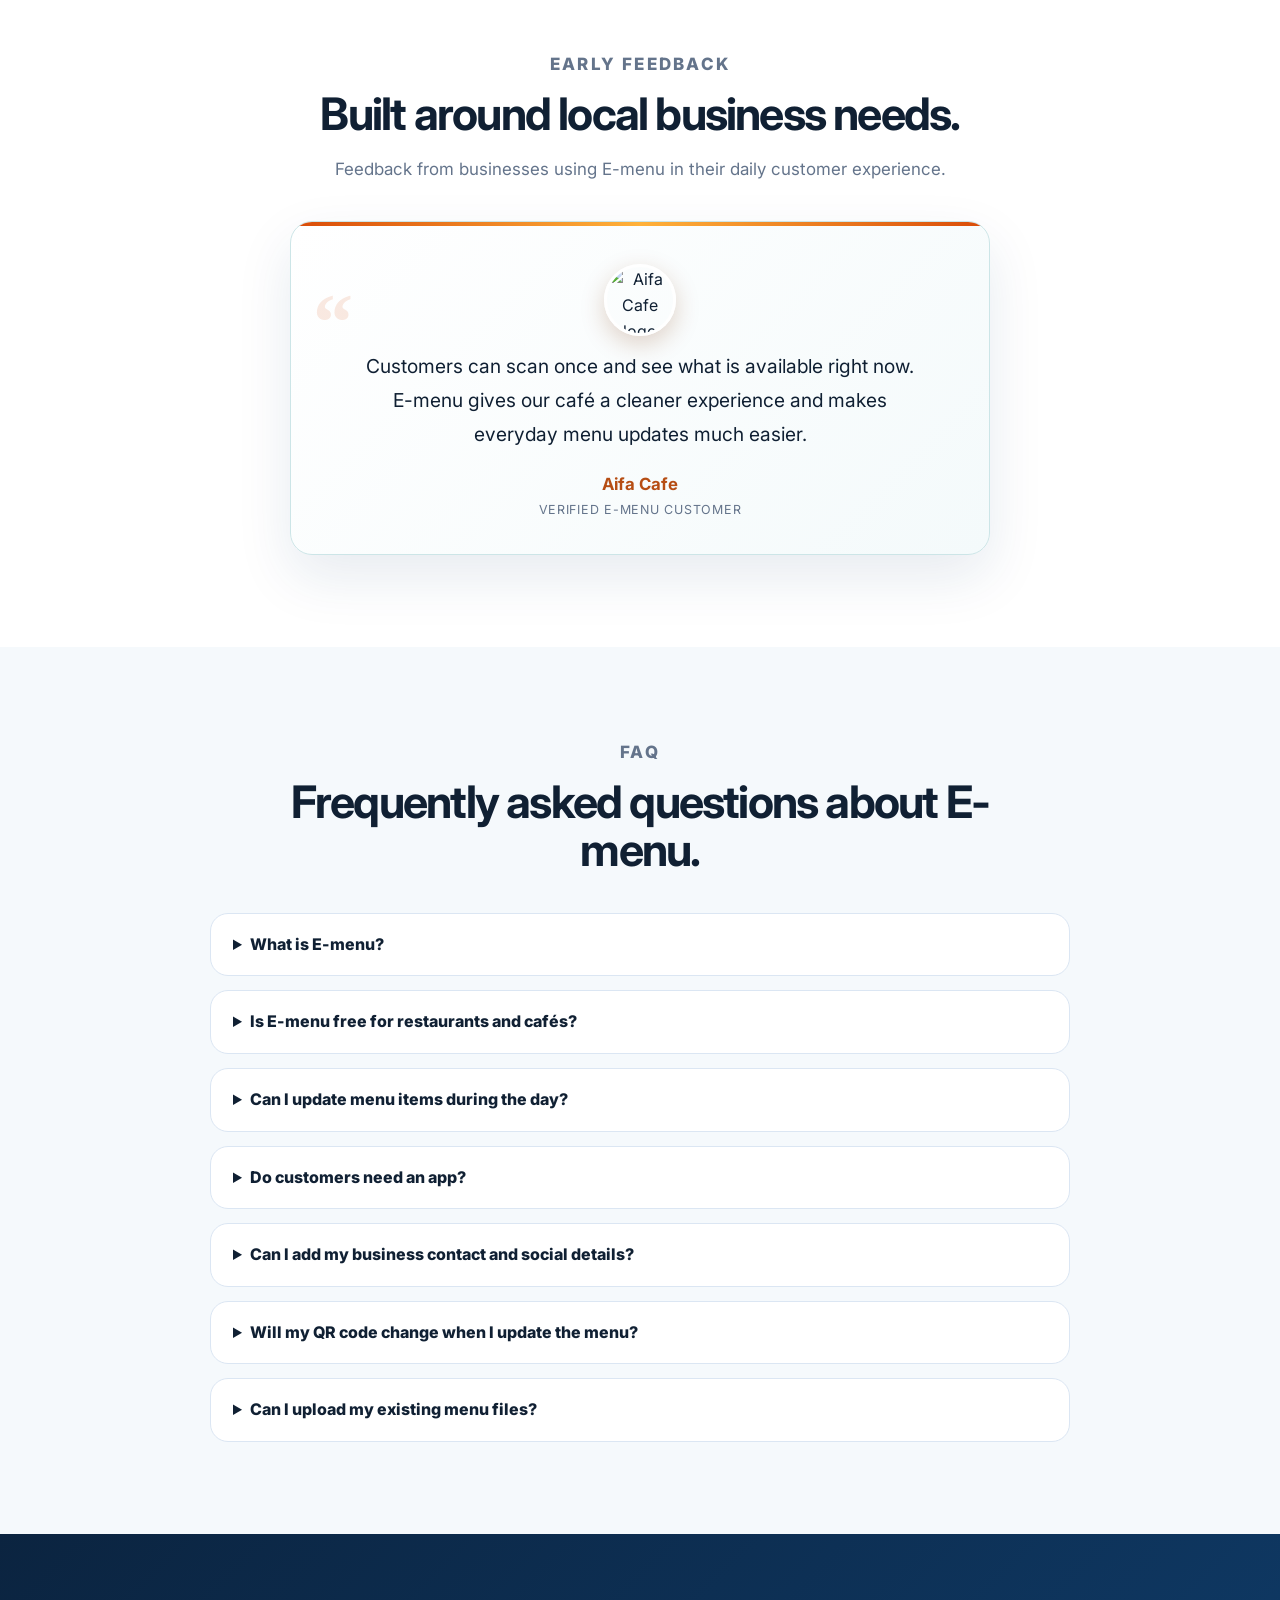
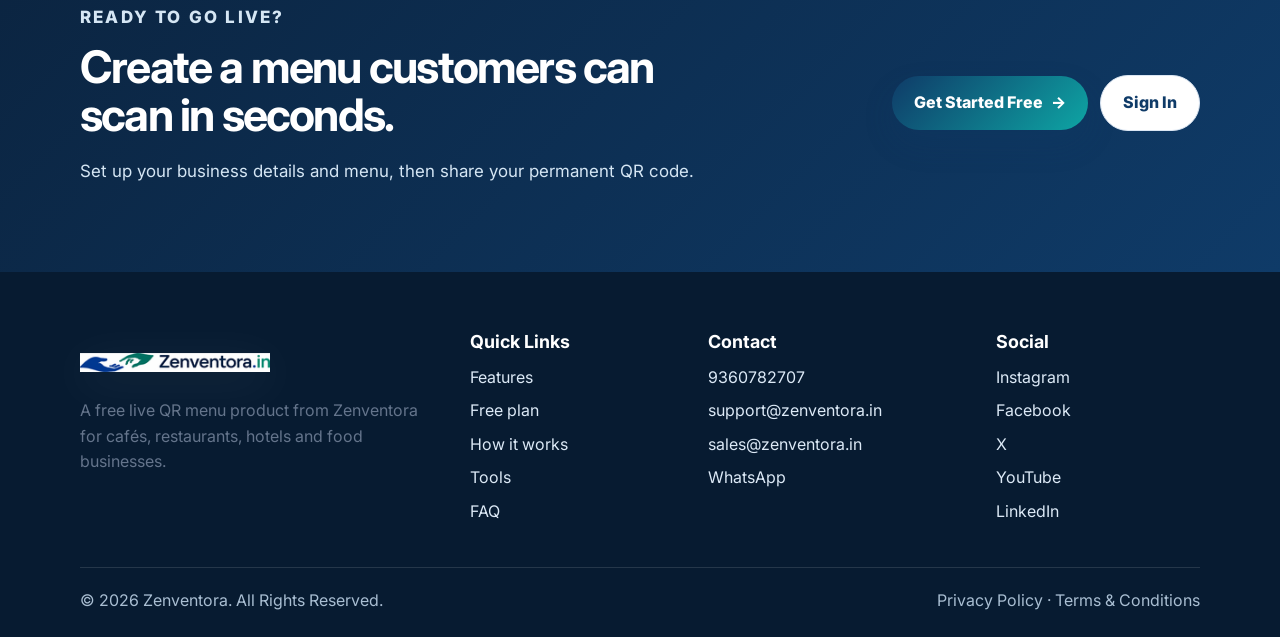
==== commit 22980eb3: "Add social footer and update testimonial logo" ====
--- a/emenu/index.html
+++ b/emenu/index.html
@@ -92,11 +92,11 @@
     <section id="free-plan" class="section"><div class="container free-plan"><div><p class="eyebrow">Free plan</p><h2>Start your live QR menu for free.</h2><p>Give customers a simple way to browse what you serve today—without printing a new menu for every change. The Free plan is for restaurants, cafés, hotels and food businesses that want to publish a clear, mobile-first menu.</p><p>There is no separate public pricing ladder to compare. Start free, set up your menu and share the same QR code wherever customers find you.</p></div><div class="free-plan-card"><p class="eyebrow">Included</p><h3>Free E-menu essentials</h3><ul><li>Menu categories, items, prices and descriptions</li><li>Daily item availability with Today’s Menu</li><li>Permanent QR code and live menu access</li><li>Template and light/dark style choices</li><li>Business contact and social details</li></ul></div></div></section>
     <section id="tools" class="section"><div class="container split-grid"><div><p class="eyebrow">Your menu, your details</p><h2>Make the menu feel like your business.</h2><p>Set your business name, location, tagline, phone number and social links. Use the customer preview to check that the live menu communicates the right details.</p></div><div class="check-grid"><span>Business name and location</span><span>Phone and WhatsApp details</span><span>Instagram and Facebook links</span><span>Template search and filters</span><span>Light and dark styles</span><span>Daily item availability</span><span>Existing menu file upload</span><span>Remove, replace or add uploaded files</span></div></div></section>
     <section class="section soft-bg"><div class="container"><div class="section-heading"><p class="eyebrow">Made for everyday updates</p><h2>Keep one menu link while the day changes.</h2><p>Change availability, update prices, or revise menu information in your workspace. Customers continue using the same QR code to see the latest menu.</p></div><div class="workflow-grid"><article><strong>QR code</strong><span>One permanent entry point for customers.</span></article><article><strong>Today’s Menu</strong><span>Quickly reflect what is available now.</span></article><article><strong>Style &amp; preview</strong><span>Check the customer experience before publishing.</span></article></div></div></section>
-    <section id="testimonials" class="section"><div class="container"><div class="section-heading"><p class="eyebrow">Early feedback</p><h2>Built around local business needs.</h2><p>Feedback from businesses using E-menu in their daily customer experience.</p></div><div class="testimonial-single"><blockquote class="testimonial aifa-testimonial"><img src="../assets/emenu/aifa-cafe-logo.svg" alt="Aifa Cafe logo"><span class="quote-mark" aria-hidden="true">“</span><p>Customers can scan once and see what is available right now. E-menu gives our café a cleaner experience and makes everyday menu updates much easier.</p><footer><strong>Aifa Cafe</strong><span>Verified E-menu customer</span></footer></blockquote></div></div></section>
+    <section id="testimonials" class="section"><div class="container"><div class="section-heading"><p class="eyebrow">Early feedback</p><h2>Built around local business needs.</h2><p>Feedback from businesses using E-menu in their daily customer experience.</p></div><div class="testimonial-single"><blockquote class="testimonial aifa-testimonial"><img src="../assets/aifa-cafe-testimonial-logo.svg" alt="Aifa Cafe logo"><span class="quote-mark" aria-hidden="true">“</span><p>Customers can scan once and see what is available right now. E-menu gives our café a cleaner experience and makes everyday menu updates much easier.</p><footer><strong>Aifa Cafe</strong><span>Verified E-menu customer</span></footer></blockquote></div></div></section>
     <section id="faq" class="section soft-bg"><div class="container"><div class="section-heading"><p class="eyebrow">FAQ</p><h2>Frequently asked questions about E-menu.</h2></div><div class="faq-list"><details><summary>What is E-menu?</summary><p>E-menu is a digital menu customers open on their phone by scanning a QR code.</p></details><details><summary>Is E-menu free for restaurants and cafés?</summary><p>Yes. E-menu has a Free plan for creating a live QR menu, adding menu details, managing availability and sharing a permanent QR code.</p></details><details><summary>Can I update menu items during the day?</summary><p>Yes. Use the menu editor and Today’s Menu controls to update information and availability.</p></details><details><summary>Do customers need an app?</summary><p>No. They open the live menu in their normal phone browser.</p></details><details><summary>Can I add my business contact and social details?</summary><p>Yes. E-menu supports business name, location, tagline, phone, WhatsApp, Instagram and Facebook details.</p></details><details><summary>Will my QR code change when I update the menu?</summary><p>No. Customers can keep using the same permanent QR code while you update the live menu behind it.</p></details><details><summary>Can I upload my existing menu files?</summary><p>Yes. The file-upload path is for businesses that already have menu files or menu images. It does not require template selection or the item-based style preview, and Today’s Menu controls are not part of that file-upload flow. You can remove, replace or add uploaded files from the menu workspace.</p></details></div></div></section>
     <section class="section customer-band"><div class="container customer-card"><div><p class="eyebrow">Ready to go live?</p><h2>Create a menu customers can scan in seconds.</h2><p>Set up your business details and menu, then share your permanent QR code.</p></div><div class="cta-area cta-area--light" data-emenu-cta aria-live="polite"><a class="btn btn-light" href="https://emenu.zenventora.in/?signup=true">Get Started Free <span aria-hidden="true">→</span></a><a class="btn btn-outline-light" href="https://emenu.zenventora.in/">Sign In</a></div></div></section>
   </main>
-  <footer class="site-footer"><div class="container footer-grid"><div><a class="brand footer-brand" href="#home"><img class="brand-logo" src="../assets/zenventora-logo.svg" alt="Zenventora logo"></a><p>A free live QR menu product from Zenventora for cafés, restaurants, hotels and food businesses.</p></div><div><h3>E-menu</h3><a href="#features">Features</a><a href="#free-plan">Free plan</a><a href="#how-it-works">How it works</a><a href="#tools">Tools</a><a href="#faq">FAQ</a></div><div><h3>Zenventora</h3><a href="../index.html">Main website</a><a href="../contact.html">Contact</a><a href="../privacy-policy.html">Privacy Policy</a><a href="../terms-and-conditions.html">Terms &amp; Conditions</a></div></div><div class="container footer-bottom"><span>© 2026 Zenventora. All Rights Reserved.</span><span><a href="../privacy-policy.html">Privacy Policy</a> · <a href="../terms-and-conditions.html">Terms &amp; Conditions</a></span></div></footer>
+  <footer class="site-footer"><div class="container footer-grid"><div><a class="brand footer-brand" href="#home"><img class="brand-logo" src="../assets/zenventora-logo.svg" alt="Zenventora logo"></a><p>A free live QR menu product from Zenventora for cafés, restaurants, hotels and food businesses.</p></div><div><h3>Quick Links</h3><a href="#features">Features</a><a href="#free-plan">Free plan</a><a href="#how-it-works">How it works</a><a href="#tools">Tools</a><a href="#faq">FAQ</a></div><div><h3>Contact</h3><a href="tel:+919360782707">9360782707</a><a href="mailto:support@zenventora.in">support@zenventora.in</a><a href="mailto:sales@zenventora.in">sales@zenventora.in</a><a href="https://wa.me/919360782707" target="_blank" rel="noopener">WhatsApp</a></div><div><h3>Social</h3><a href="https://www.instagram.com/zenventora/" target="_blank" rel="noopener">Instagram</a><a href="https://www.facebook.com/profile.php?id=61591519560721" target="_blank" rel="noopener">Facebook</a><a href="https://x.com/zenventora" target="_blank" rel="noopener">X</a><a href="https://www.youtube.com/@zenventora" target="_blank" rel="noopener">YouTube</a><a href="https://www.linkedin.com/company/zenventora/" target="_blank" rel="noopener">LinkedIn</a></div></div><div class="container footer-bottom"><span>© 2026 Zenventora. All Rights Reserved.</span><span><a href="../privacy-policy.html">Privacy Policy</a> · <a href="../terms-and-conditions.html">Terms &amp; Conditions</a></span></div></footer>
   <script src="../script.js" defer></script><script src="emenu.js" defer></script>
 </body>
 </html>
--- a/emenu/emenu.css
+++ b/emenu/emenu.css
@@ -18,3 +18,65 @@
 .upload-menu-note{max-width:980px;margin:20px auto 0;padding:16px 20px;border:1px solid #f3d7b0;border-radius:16px;background:#fff9f0;color:#8a461d;display:flex;gap:8px;align-items:flex-start;line-height:1.55}
 .upload-menu-note strong{white-space:nowrap}
 @media(max-width:800px){.upload-menu-grid{grid-template-columns:1fr}.upload-menu-note{display:block}.upload-menu-note strong{display:block;margin-bottom:4px}}
+
+
+/* E-menu header alignment: keep the desktop navigation on one clean row. */
+.emenu-page .site-header .nav {
+  width: min(100% - 48px, 1500px);
+  min-height: 88px;
+  gap: 24px;
+}
+
+.emenu-page .site-header .emenu-brand {
+  flex: 0 0 auto;
+  white-space: nowrap;
+}
+
+.emenu-page .site-header .nav-menu {
+  flex: 1 1 auto;
+  justify-content: flex-end;
+  gap: 22px;
+  flex-wrap: nowrap;
+  min-width: 0;
+}
+
+.emenu-page .site-header .cta-area--header {
+  flex: 0 0 auto;
+  flex-wrap: nowrap;
+  min-height: 0;
+  gap: 12px;
+  margin-left: 8px;
+}
+
+.emenu-page .site-header .cta-area--header .btn {
+  white-space: nowrap;
+}
+
+@media (max-width: 1300px) and (min-width: 1121px) {
+  .emenu-page .site-header .nav {
+    width: min(100% - 32px, 1220px);
+    gap: 14px;
+  }
+
+  .emenu-page .site-header .nav-menu {
+    gap: 14px;
+    font-size: .94rem;
+  }
+
+  .emenu-page .site-header .cta-area--header {
+    gap: 8px;
+    margin-left: 4px;
+  }
+
+  .emenu-page .site-header .cta-area--header .btn-small {
+    padding: 9px 13px;
+  }
+}
+
+/* Once the menu switches to the mobile drawer, restore the global container sizing. */
+@media (max-width: 1120px) {
+  .emenu-page .site-header .nav {
+    width: min(100% - 32px, 1120px);
+    min-height: 76px;
+  }
+}
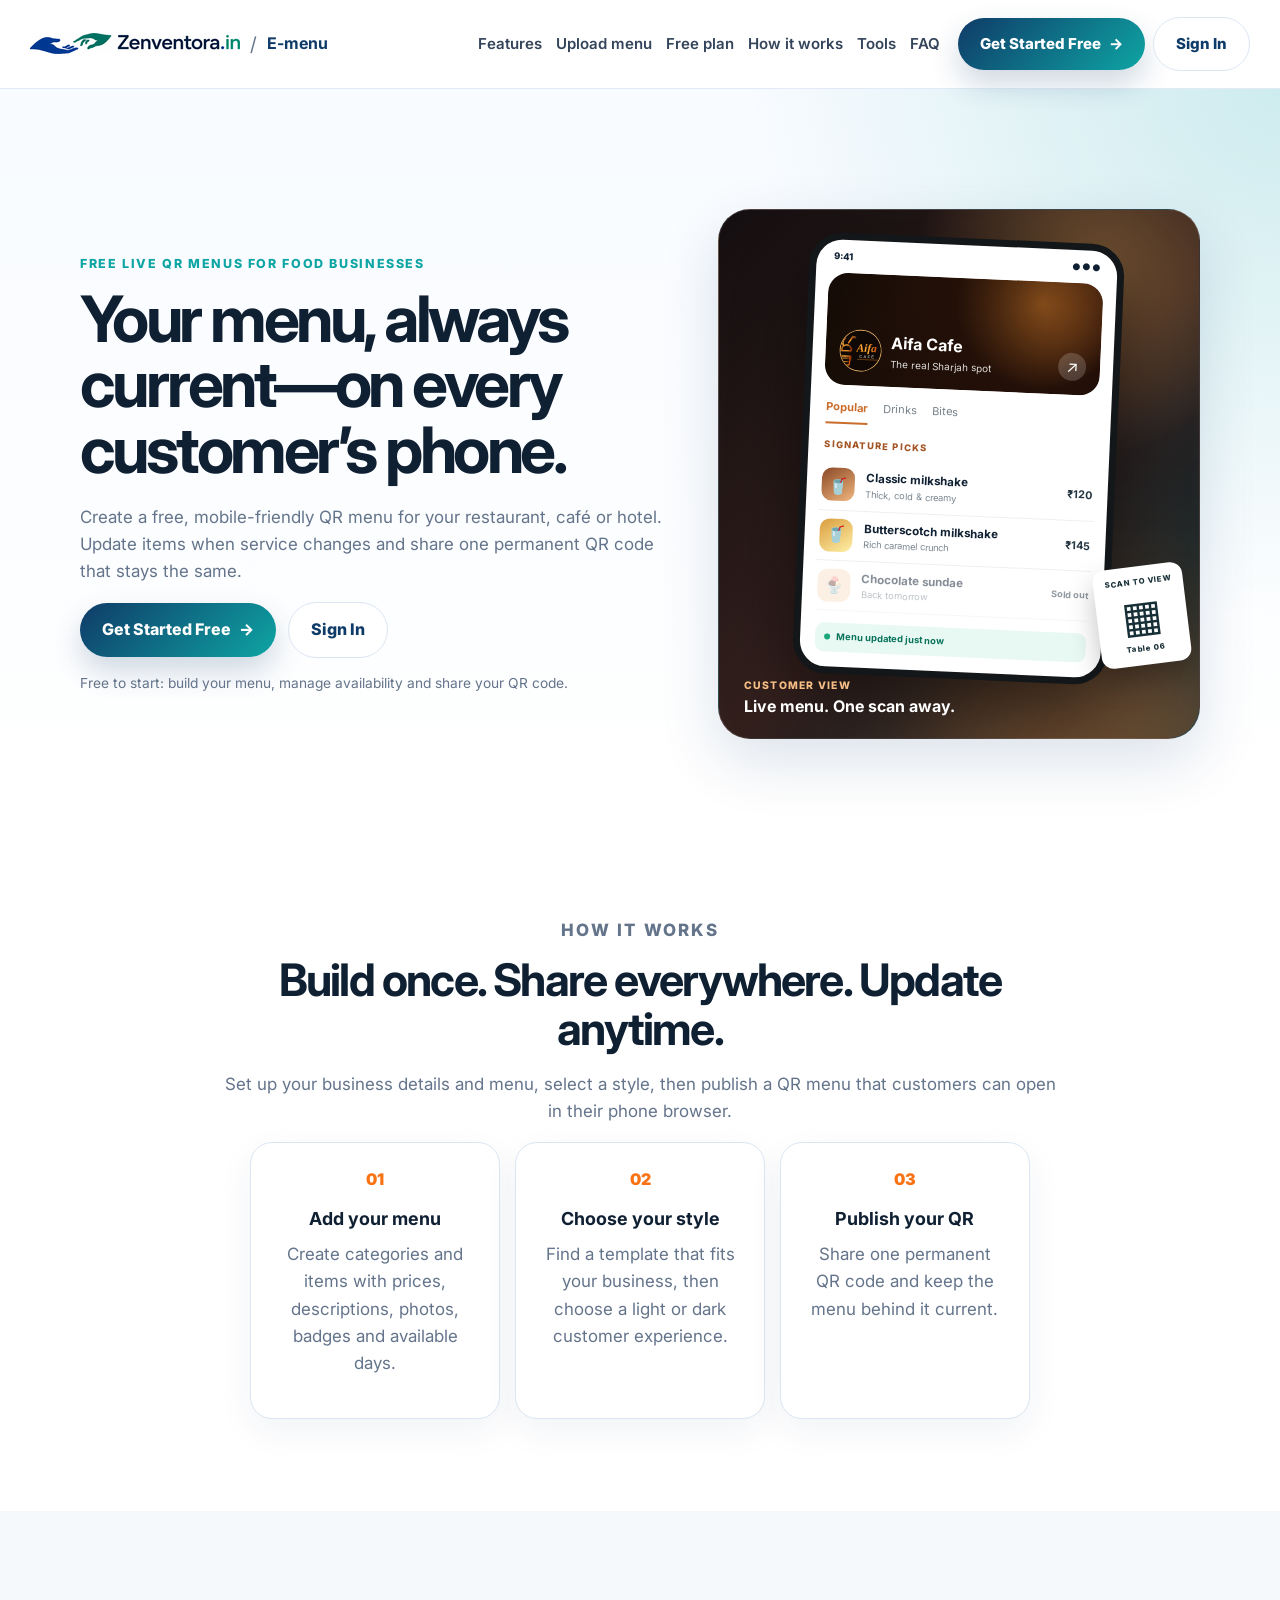
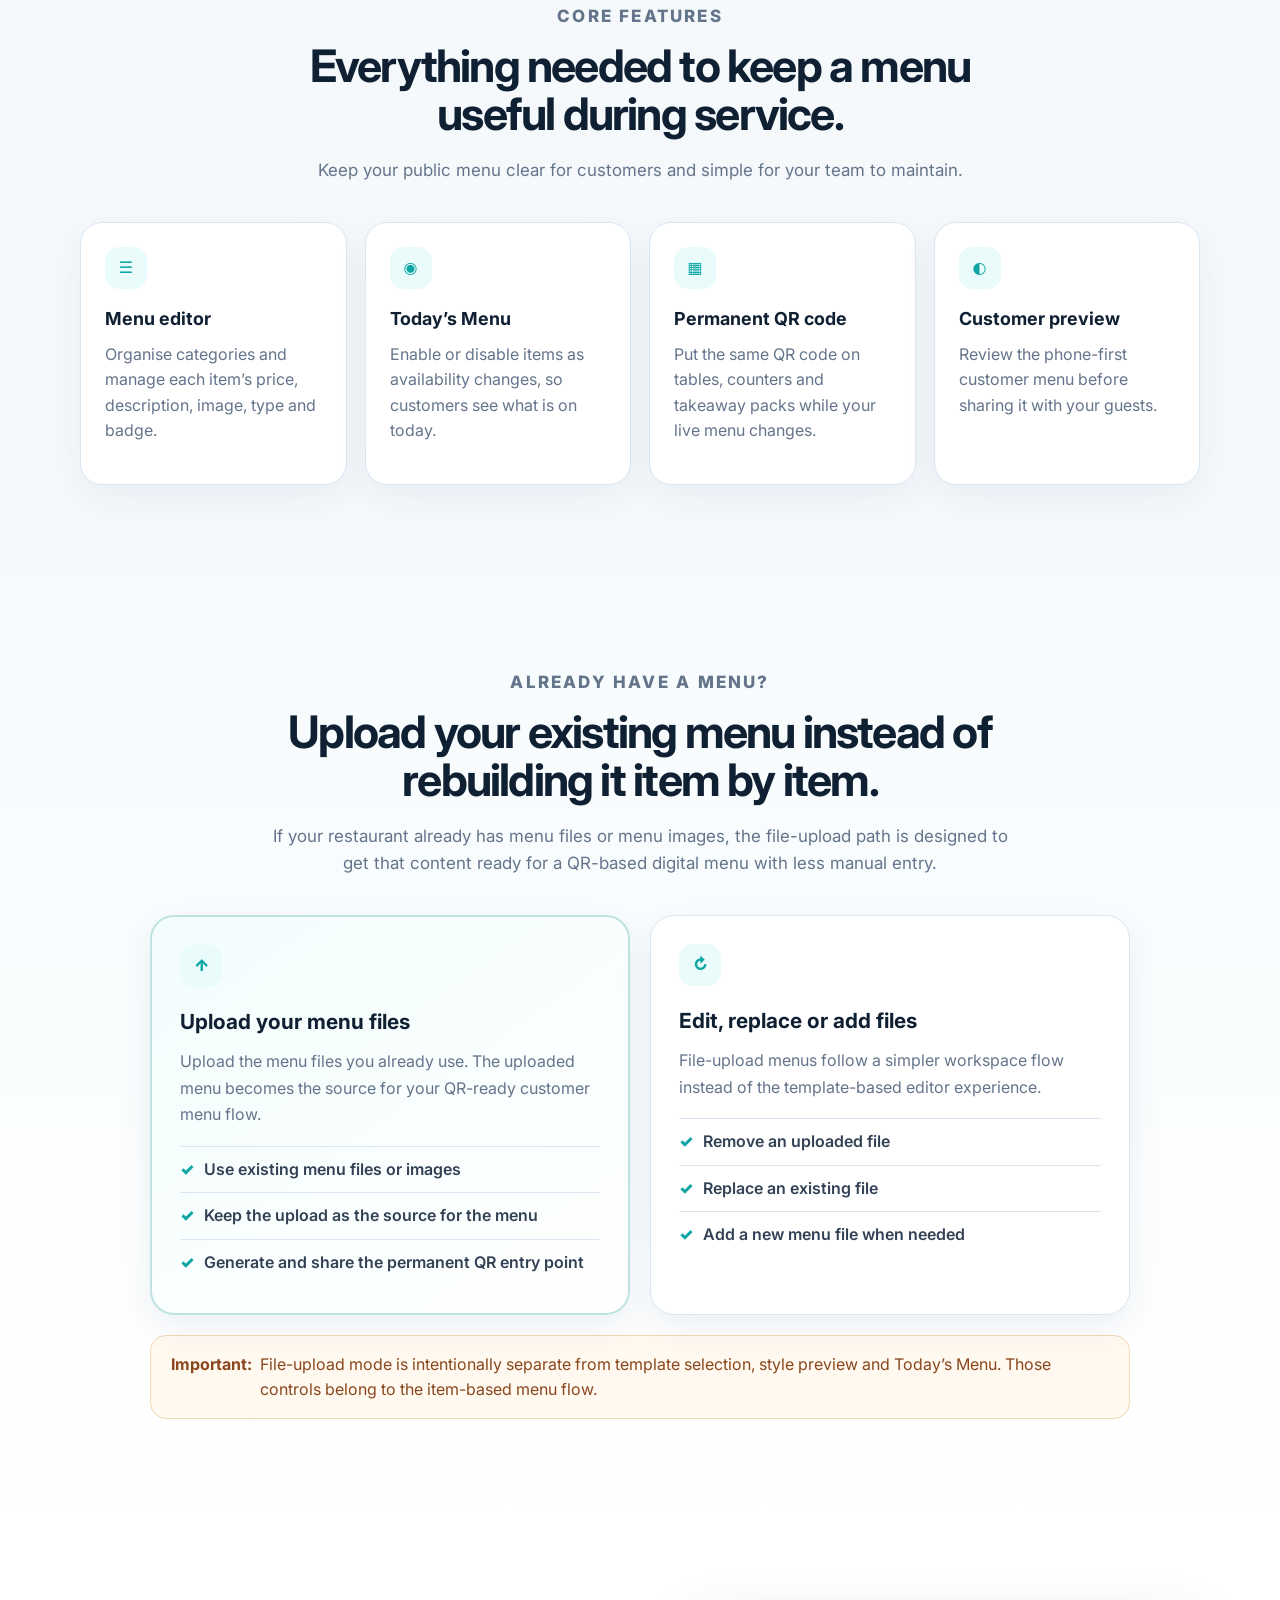
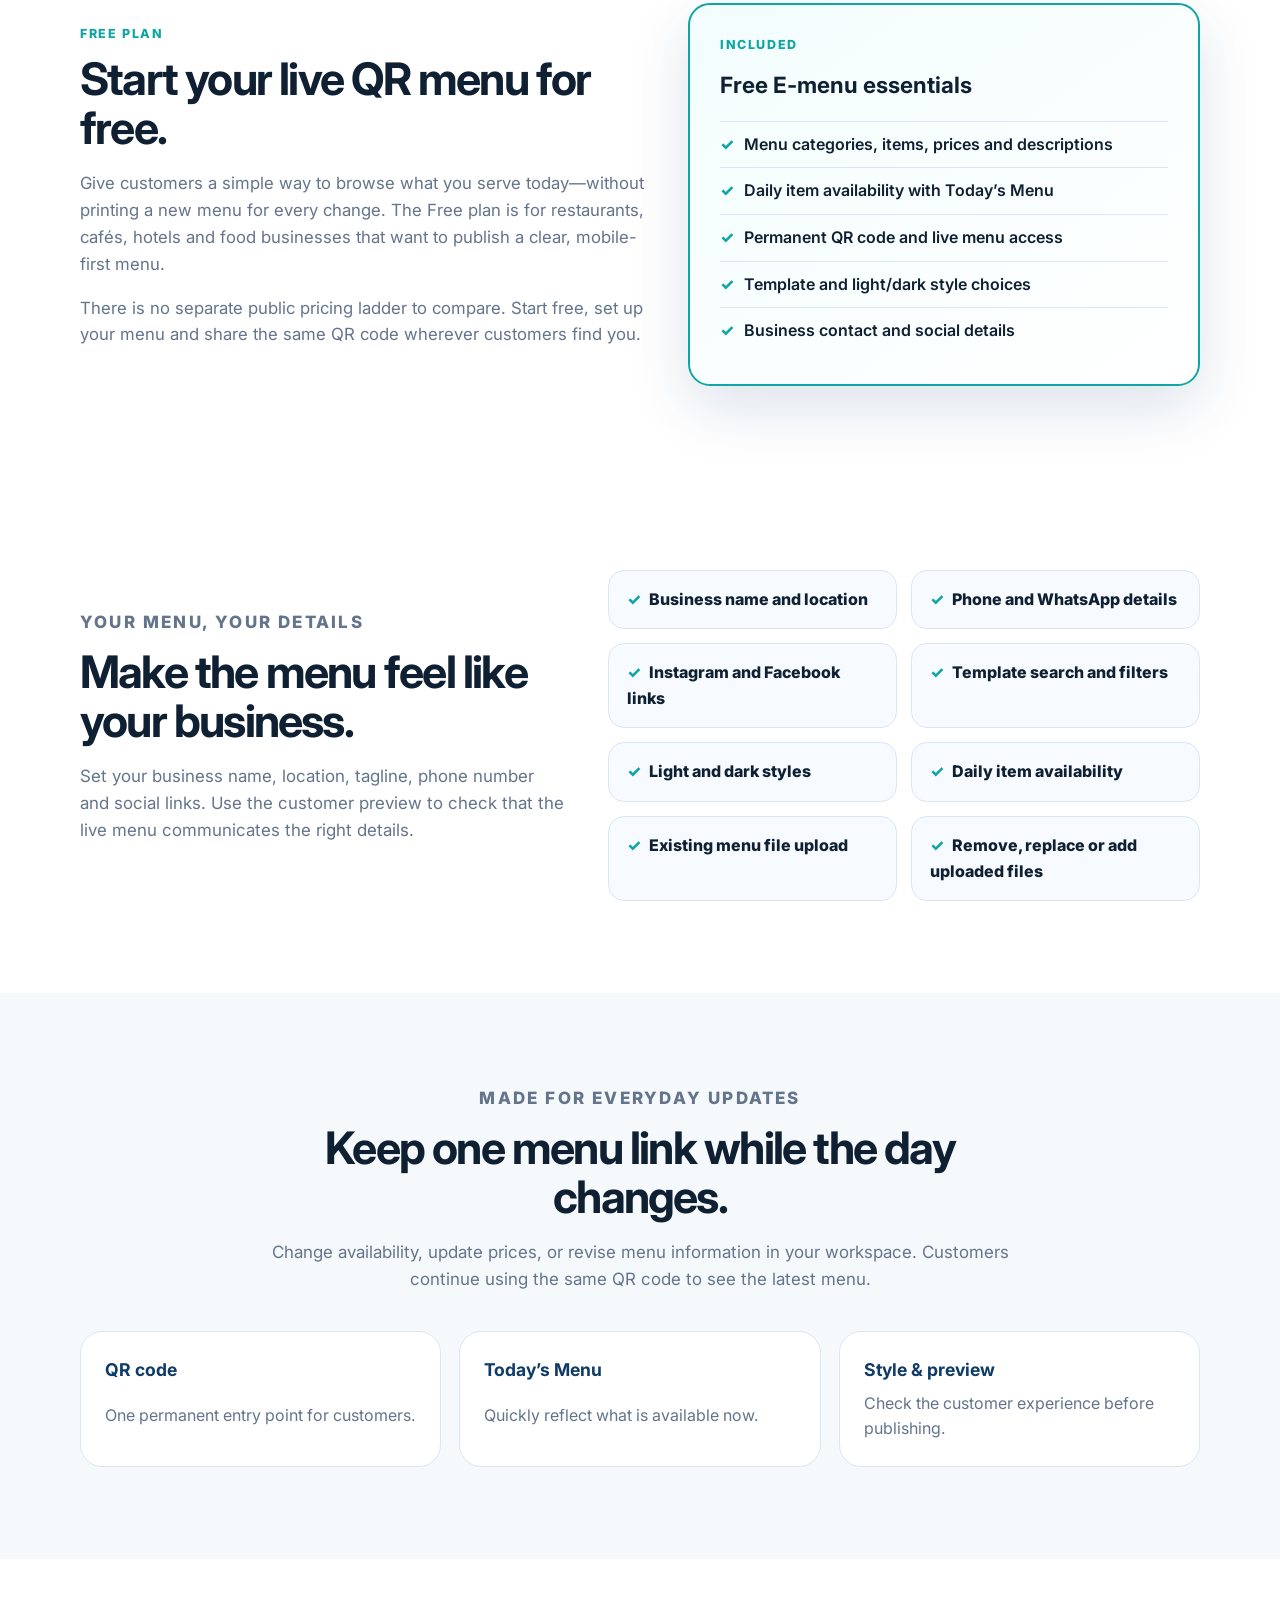
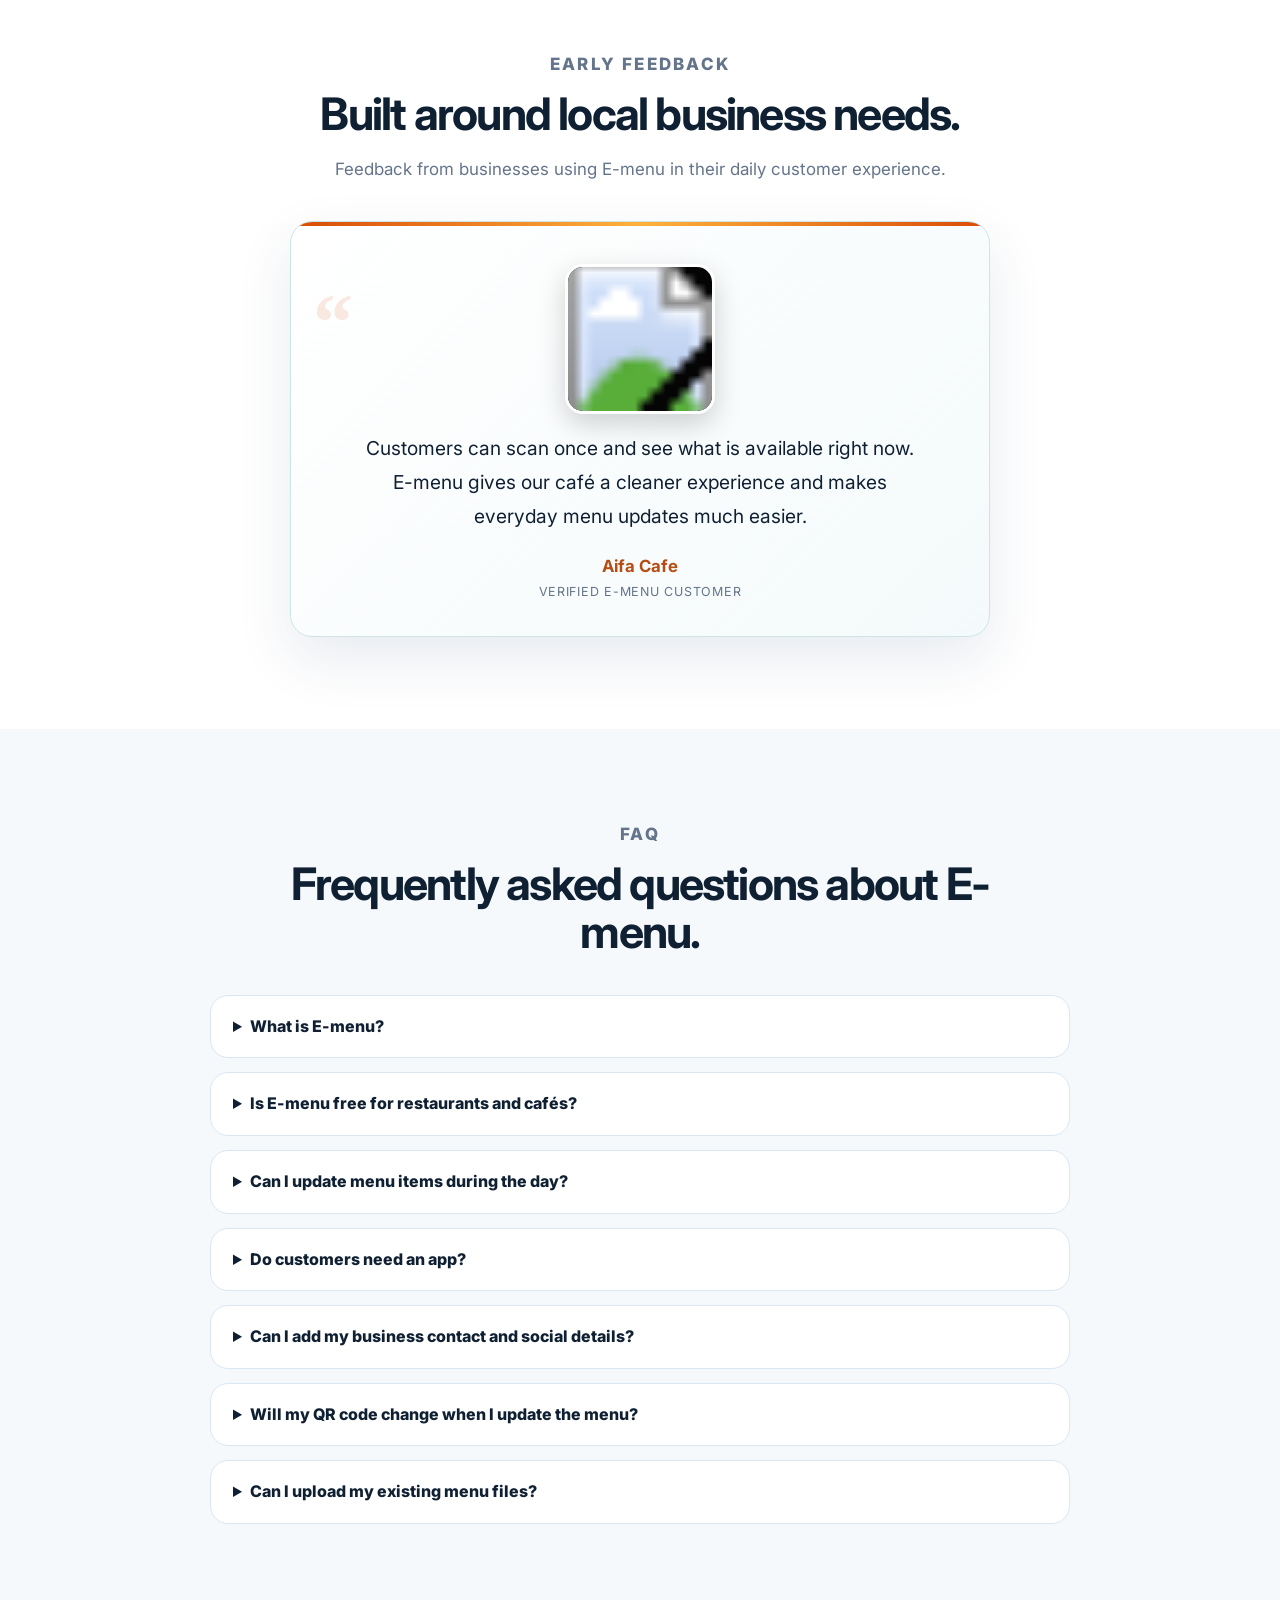
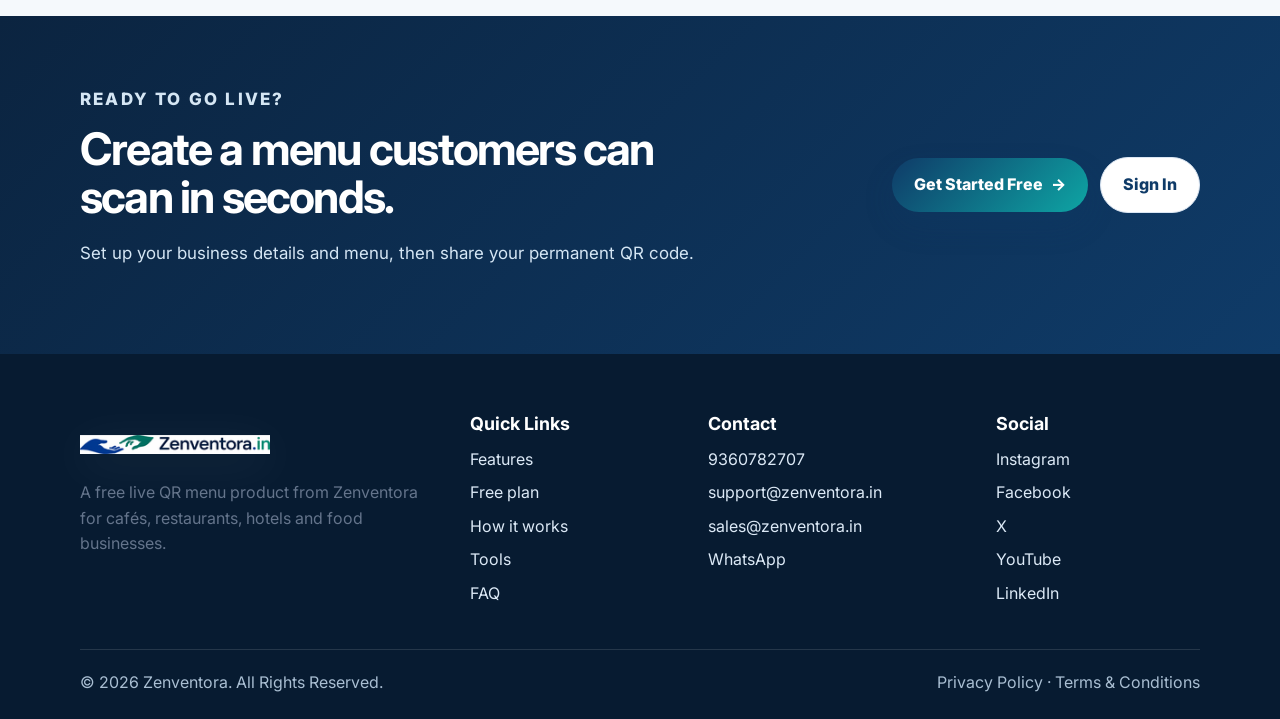
==== commit 8bc2459f: "Fix E-menu testimonial logo asset path" ====
--- a/emenu/index.html
+++ b/emenu/index.html
@@ -92,7 +92,7 @@
     <section id="free-plan" class="section"><div class="container free-plan"><div><p class="eyebrow">Free plan</p><h2>Start your live QR menu for free.</h2><p>Give customers a simple way to browse what you serve today—without printing a new menu for every change. The Free plan is for restaurants, cafés, hotels and food businesses that want to publish a clear, mobile-first menu.</p><p>There is no separate public pricing ladder to compare. Start free, set up your menu and share the same QR code wherever customers find you.</p></div><div class="free-plan-card"><p class="eyebrow">Included</p><h3>Free E-menu essentials</h3><ul><li>Menu categories, items, prices and descriptions</li><li>Daily item availability with Today’s Menu</li><li>Permanent QR code and live menu access</li><li>Template and light/dark style choices</li><li>Business contact and social details</li></ul></div></div></section>
     <section id="tools" class="section"><div class="container split-grid"><div><p class="eyebrow">Your menu, your details</p><h2>Make the menu feel like your business.</h2><p>Set your business name, location, tagline, phone number and social links. Use the customer preview to check that the live menu communicates the right details.</p></div><div class="check-grid"><span>Business name and location</span><span>Phone and WhatsApp details</span><span>Instagram and Facebook links</span><span>Template search and filters</span><span>Light and dark styles</span><span>Daily item availability</span><span>Existing menu file upload</span><span>Remove, replace or add uploaded files</span></div></div></section>
     <section class="section soft-bg"><div class="container"><div class="section-heading"><p class="eyebrow">Made for everyday updates</p><h2>Keep one menu link while the day changes.</h2><p>Change availability, update prices, or revise menu information in your workspace. Customers continue using the same QR code to see the latest menu.</p></div><div class="workflow-grid"><article><strong>QR code</strong><span>One permanent entry point for customers.</span></article><article><strong>Today’s Menu</strong><span>Quickly reflect what is available now.</span></article><article><strong>Style &amp; preview</strong><span>Check the customer experience before publishing.</span></article></div></div></section>
-    <section id="testimonials" class="section"><div class="container"><div class="section-heading"><p class="eyebrow">Early feedback</p><h2>Built around local business needs.</h2><p>Feedback from businesses using E-menu in their daily customer experience.</p></div><div class="testimonial-single"><blockquote class="testimonial aifa-testimonial"><img src="../assets/aifa-cafe-testimonial-logo.svg" alt="Aifa Cafe logo"><span class="quote-mark" aria-hidden="true">“</span><p>Customers can scan once and see what is available right now. E-menu gives our café a cleaner experience and makes everyday menu updates much easier.</p><footer><strong>Aifa Cafe</strong><span>Verified E-menu customer</span></footer></blockquote></div></div></section>
+    <section id="testimonials" class="section"><div class="container"><div class="section-heading"><p class="eyebrow">Early feedback</p><h2>Built around local business needs.</h2><p>Feedback from businesses using E-menu in their daily customer experience.</p></div><div class="testimonial-single"><blockquote class="testimonial aifa-testimonial"><img src="assets/aifa-cafe-testimonial-logo.svg" alt="Aifa Cafe logo"><span class="quote-mark" aria-hidden="true">“</span><p>Customers can scan once and see what is available right now. E-menu gives our café a cleaner experience and makes everyday menu updates much easier.</p><footer><strong>Aifa Cafe</strong><span>Verified E-menu customer</span></footer></blockquote></div></div></section>
     <section id="faq" class="section soft-bg"><div class="container"><div class="section-heading"><p class="eyebrow">FAQ</p><h2>Frequently asked questions about E-menu.</h2></div><div class="faq-list"><details><summary>What is E-menu?</summary><p>E-menu is a digital menu customers open on their phone by scanning a QR code.</p></details><details><summary>Is E-menu free for restaurants and cafés?</summary><p>Yes. E-menu has a Free plan for creating a live QR menu, adding menu details, managing availability and sharing a permanent QR code.</p></details><details><summary>Can I update menu items during the day?</summary><p>Yes. Use the menu editor and Today’s Menu controls to update information and availability.</p></details><details><summary>Do customers need an app?</summary><p>No. They open the live menu in their normal phone browser.</p></details><details><summary>Can I add my business contact and social details?</summary><p>Yes. E-menu supports business name, location, tagline, phone, WhatsApp, Instagram and Facebook details.</p></details><details><summary>Will my QR code change when I update the menu?</summary><p>No. Customers can keep using the same permanent QR code while you update the live menu behind it.</p></details><details><summary>Can I upload my existing menu files?</summary><p>Yes. The file-upload path is for businesses that already have menu files or menu images. It does not require template selection or the item-based style preview, and Today’s Menu controls are not part of that file-upload flow. You can remove, replace or add uploaded files from the menu workspace.</p></details></div></div></section>
     <section class="section customer-band"><div class="container customer-card"><div><p class="eyebrow">Ready to go live?</p><h2>Create a menu customers can scan in seconds.</h2><p>Set up your business details and menu, then share your permanent QR code.</p></div><div class="cta-area cta-area--light" data-emenu-cta aria-live="polite"><a class="btn btn-light" href="https://emenu.zenventora.in/?signup=true">Get Started Free <span aria-hidden="true">→</span></a><a class="btn btn-outline-light" href="https://emenu.zenventora.in/">Sign In</a></div></div></section>
   </main>
--- a/emenu/emenu.css
+++ b/emenu/emenu.css
@@ -1,7 +1,7 @@
 .emenu-brand strong{color:var(--blue);font-size:1rem}.emenu-brand span{color:var(--muted);font-weight:400}.cta-area{display:flex;gap:12px;flex-wrap:wrap;min-height:48px;align-items:center}.cta-area--header{min-height:40px}.cta-area--light .btn-outline-light{color:#fff;border-color:rgba(255,255,255,.55);background:transparent}.microcopy{font-size:.86rem;color:var(--muted);margin:14px 0 0}.workflow-grid{display:grid;grid-template-columns:repeat(3,1fr);gap:18px}.workflow-grid article{display:grid;gap:6px;padding:24px;border:1px solid var(--line);border-radius:var(--radius);background:#fff}.workflow-grid strong{color:var(--blue);font-size:1.1rem}.workflow-grid span{color:var(--muted)}.free-plan{display:grid;grid-template-columns:1.05fr .95fr;gap:42px;align-items:center}.free-plan>div>p:not(.eyebrow){color:var(--muted);font-size:1.05rem}.free-plan-card{padding:30px;border:2px solid var(--teal);border-radius:var(--radius);background:linear-gradient(145deg,#f3fdfd,#fff);box-shadow:var(--shadow)}.free-plan-card h3{font-size:1.4rem}.free-plan-card ul{padding:0;margin:18px 0 0;list-style:none}.free-plan-card li{padding:10px 0;border-top:1px solid var(--line);font-weight:600}.free-plan-card li:before{content:'✓';color:var(--teal);font-weight:800;margin-right:10px}.testimonial{border:1px solid var(--line);border-radius:22px;margin:0;padding:26px;background:#fff}.testimonial p{font-size:1.05rem;line-height:1.7}.testimonial footer{display:grid;color:var(--muted);font-size:.85rem}.testimonial footer strong{color:var(--ink)}
 /* Customer-facing live-menu mockup shown in the hero. */
-.customer-menu-showcase{position:relative;min-height:530px;padding:28px;overflow:hidden;background:radial-gradient(circle at 78% 12%,rgba(248,183,93,.36),transparent 30%),linear-gradient(135deg,#140e10,#33201d 54%,#092a32);border-color:rgba(255,255,255,.15)}.showcase-glow{position:absolute;inset:auto -18% -42% auto;width:360px;height:360px;border-radius:50%;background:rgba(238,128,53,.4);filter:blur(70px)}.phone-menu{position:relative;z-index:1;width:min(315px,calc(100% - 74px));margin:0 auto;padding:10px 13px 15px;border:7px solid #141719;border-radius:33px;background:#fff;box-shadow:0 28px 70px rgba(0,0,0,.48);transform:rotate(2.5deg)}.phone-status{display:flex;justify-content:space-between;font-size:.58rem;font-weight:800;padding:0 4px 8px}.cafe-cover{height:112px;border-radius:20px;padding:14px;display:flex;align-items:flex-end;gap:9px;background:linear-gradient(105deg,rgba(10,8,5,.87),rgba(48,20,9,.37)),radial-gradient(circle at 78% 20%,#e7872d,transparent 37%),linear-gradient(135deg,#59230e,#180b07);color:#fff}.cafe-cover strong,.cafe-cover small{display:block}.cafe-cover small{font-size:.62rem;opacity:.85}.cafe-cover button{margin-left:auto;width:28px;height:28px;border:0;border-radius:50%;background:rgba(255,255,255,.18);color:#fff}.cafe-logo{width:42px;height:42px;object-fit:cover;border-radius:50%;border:1px solid rgba(255,198,111,.82);background:#100805}.menu-tabs{display:flex;gap:15px;padding:14px 3px 10px;font-size:.69rem;color:#77818a}.menu-tabs strong{color:#cb6e2d;border-bottom:2px solid #cb6e2d;padding-bottom:5px}.menu-category{margin:4px 3px 8px;color:#a35424;font-size:.58rem;font-weight:800;letter-spacing:.13em}.customer-item{display:grid;grid-template-columns:35px 1fr auto;gap:9px;align-items:center;padding:8px 2px;border-bottom:1px solid #edf0f2}.customer-item strong,.customer-item small{display:block}.customer-item strong{font-size:.72rem}.customer-item small{font-size:.58rem;color:#7b8791}.customer-item>b{font-size:.67rem;color:#243642}.dish-art{display:grid;place-items:center;width:33px;height:33px;border-radius:10px;background:#f9e3c9;font-size:1rem}.cold-brew{background:linear-gradient(145deg,#8a4825,#f0b67e);font-size:0!important}.cold-brew:after{content:'🥤';font-size:1rem}.butterscotch{background:linear-gradient(145deg,#d99c3d,#fff0a7)}.customer-item.sold{opacity:.5}.customer-item.sold>b{font-size:.57rem}.live-pill{margin:12px 2px 0;padding:7px 9px;border-radius:9px;background:#e8f8f3;color:#08735b;font-size:.58rem;font-weight:700}.live-pill i{display:inline-block;width:6px;height:6px;margin-right:4px;border-radius:50%;background:#18a779}.table-qr{position:absolute;z-index:2;right:12px;bottom:73px;width:90px;padding:10px 8px;border-radius:12px;background:#fff;color:#172f36;text-align:center;box-shadow:0 14px 28px rgba(0,0,0,.25);transform:rotate(-7deg)}.table-qr span,.table-qr small{display:block;font-size:.48rem;font-weight:800;letter-spacing:.08em}.table-qr b{display:block;font-size:2.7rem;line-height:.9;margin:8px 0}.showcase-caption{position:absolute;z-index:2;left:25px;bottom:18px;color:#fff;display:grid}.showcase-caption span{font-size:.65rem;letter-spacing:.12em;text-transform:uppercase;color:#f7be86;font-weight:800}.showcase-caption strong{font-size:1rem}.testimonial-single{width:min(700px,100%);margin:0 auto}.testimonial-single .testimonial{background:linear-gradient(135deg,#fff,#f4fafb);border-color:#cce5e7}.testimonial-single .testimonial p{font-size:1.2rem}.aifa-testimonial{position:relative;overflow:hidden;text-align:center;padding:42px 46px 34px;box-shadow:0 22px 55px rgba(15,59,104,.1)}.aifa-testimonial:before{content:'';position:absolute;inset:0 0 auto;height:4px;background:linear-gradient(90deg,#d94b08,#ffb13a,#d94b08)}.aifa-testimonial>img{display:block;width:72px;height:72px;object-fit:cover;border-radius:50%;margin:0 auto 14px;border:3px solid #fff;box-shadow:0 8px 24px rgba(128,56,10,.22)}.aifa-testimonial .quote-mark{position:absolute;left:22px;top:60px;font:800 5rem/1 Georgia,serif;color:rgba(217,75,8,.12)}.aifa-testimonial p{position:relative;max-width:570px;margin:0 auto 20px;font-size:1.17rem;line-height:1.75}.aifa-testimonial footer{position:relative;gap:2px}.aifa-testimonial footer strong{font-size:1.05rem;color:#b64d13}.aifa-testimonial footer span{font-size:.78rem;letter-spacing:.06em;text-transform:uppercase}
-@media(max-width:800px){.workflow-grid,.free-plan{grid-template-columns:1fr}.emenu-brand .brand-logo{width:126px}.nav-menu .cta-area{width:100%}.nav-menu .cta-area .btn{flex:1}.cta-area--header{padding-top:8px}}@media(max-width:520px){.customer-menu-showcase{min-height:490px;padding:20px}.phone-menu{width:calc(100% - 45px)}.table-qr{right:2px;bottom:74px;transform:scale(.83) rotate(-7deg);transform-origin:right bottom}.showcase-caption{left:20px}.aifa-testimonial{padding:36px 24px 28px}.aifa-testimonial p{font-size:1.04rem}.aifa-testimonial .quote-mark{left:8px;top:68px;font-size:4rem}.customer-card .cta-area{width:100%}.customer-card .cta-area .btn{flex:1}.emenu-brand strong{font-size:.9rem}}
+.customer-menu-showcase{position:relative;min-height:530px;padding:28px;overflow:hidden;background:radial-gradient(circle at 78% 12%,rgba(248,183,93,.36),transparent 30%),linear-gradient(135deg,#140e10,#33201d 54%,#092a32);border-color:rgba(255,255,255,.15)}.showcase-glow{position:absolute;inset:auto -18% -42% auto;width:360px;height:360px;border-radius:50%;background:rgba(238,128,53,.4);filter:blur(70px)}.phone-menu{position:relative;z-index:1;width:min(315px,calc(100% - 74px));margin:0 auto;padding:10px 13px 15px;border:7px solid #141719;border-radius:33px;background:#fff;box-shadow:0 28px 70px rgba(0,0,0,.48);transform:rotate(2.5deg)}.phone-status{display:flex;justify-content:space-between;font-size:.58rem;font-weight:800;padding:0 4px 8px}.cafe-cover{height:112px;border-radius:20px;padding:14px;display:flex;align-items:flex-end;gap:9px;background:linear-gradient(105deg,rgba(10,8,5,.87),rgba(48,20,9,.37)),radial-gradient(circle at 78% 20%,#e7872d,transparent 37%),linear-gradient(135deg,#59230e,#180b07);color:#fff}.cafe-cover strong,.cafe-cover small{display:block}.cafe-cover small{font-size:.62rem;opacity:.85}.cafe-cover button{margin-left:auto;width:28px;height:28px;border:0;border-radius:50%;background:rgba(255,255,255,.18);color:#fff}.cafe-logo{width:42px;height:42px;object-fit:cover;border-radius:50%;border:1px solid rgba(255,198,111,.82);background:#100805}.menu-tabs{display:flex;gap:15px;padding:14px 3px 10px;font-size:.69rem;color:#77818a}.menu-tabs strong{color:#cb6e2d;border-bottom:2px solid #cb6e2d;padding-bottom:5px}.menu-category{margin:4px 3px 8px;color:#a35424;font-size:.58rem;font-weight:800;letter-spacing:.13em}.customer-item{display:grid;grid-template-columns:35px 1fr auto;gap:9px;align-items:center;padding:8px 2px;border-bottom:1px solid #edf0f2}.customer-item strong,.customer-item small{display:block}.customer-item strong{font-size:.72rem}.customer-item small{font-size:.58rem;color:#7b8791}.customer-item>b{font-size:.67rem;color:#243642}.dish-art{display:grid;place-items:center;width:33px;height:33px;border-radius:10px;background:#f9e3c9;font-size:1rem}.cold-brew{background:linear-gradient(145deg,#8a4825,#f0b67e);font-size:0!important}.cold-brew:after{content:'🥤';font-size:1rem}.butterscotch{background:linear-gradient(145deg,#d99c3d,#fff0a7)}.customer-item.sold{opacity:.5}.customer-item.sold>b{font-size:.57rem}.live-pill{margin:12px 2px 0;padding:7px 9px;border-radius:9px;background:#e8f8f3;color:#08735b;font-size:.58rem;font-weight:700}.live-pill i{display:inline-block;width:6px;height:6px;margin-right:4px;border-radius:50%;background:#18a779}.table-qr{position:absolute;z-index:2;right:12px;bottom:73px;width:90px;padding:10px 8px;border-radius:12px;background:#fff;color:#172f36;text-align:center;box-shadow:0 14px 28px rgba(0,0,0,.25);transform:rotate(-7deg)}.table-qr span,.table-qr small{display:block;font-size:.48rem;font-weight:800;letter-spacing:.08em}.table-qr b{display:block;font-size:2.7rem;line-height:.9;margin:8px 0}.showcase-caption{position:absolute;z-index:2;left:25px;bottom:18px;color:#fff;display:grid}.showcase-caption span{font-size:.65rem;letter-spacing:.12em;text-transform:uppercase;color:#f7be86;font-weight:800}.showcase-caption strong{font-size:1rem}.testimonial-single{width:min(700px,100%);margin:0 auto}.testimonial-single .testimonial{background:linear-gradient(135deg,#fff,#f4fafb);border-color:#cce5e7}.testimonial-single .testimonial p{font-size:1.2rem}.aifa-testimonial{position:relative;overflow:hidden;text-align:center;padding:42px 46px 34px;box-shadow:0 22px 55px rgba(15,59,104,.1)}.aifa-testimonial:before{content:'';position:absolute;inset:0 0 auto;height:4px;background:linear-gradient(90deg,#d94b08,#ffb13a,#d94b08)}.aifa-testimonial>img{display:block;width:150px;height:150px;object-fit:cover;border-radius:18px;margin:0 auto 18px;border:3px solid #fff;background:#050505;box-shadow:0 10px 28px rgba(0,0,0,.18)}.aifa-testimonial .quote-mark{position:absolute;left:22px;top:60px;font:800 5rem/1 Georgia,serif;color:rgba(217,75,8,.12)}.aifa-testimonial p{position:relative;max-width:570px;margin:0 auto 20px;font-size:1.17rem;line-height:1.75}.aifa-testimonial footer{position:relative;gap:2px}.aifa-testimonial footer strong{font-size:1.05rem;color:#b64d13}.aifa-testimonial footer span{font-size:.78rem;letter-spacing:.06em;text-transform:uppercase}
+@media(max-width:800px){.workflow-grid,.free-plan{grid-template-columns:1fr}.emenu-brand .brand-logo{width:126px}.nav-menu .cta-area{width:100%}.nav-menu .cta-area .btn{flex:1}.cta-area--header{padding-top:8px}}@media(max-width:520px){.customer-menu-showcase{min-height:490px;padding:20px}.phone-menu{width:calc(100% - 45px)}.table-qr{right:2px;bottom:74px;transform:scale(.83) rotate(-7deg);transform-origin:right bottom}.showcase-caption{left:20px}.aifa-testimonial{padding:36px 24px 28px}.aifa-testimonial>img{width:130px;height:130px}.aifa-testimonial p{font-size:1.04rem}.aifa-testimonial .quote-mark{left:8px;top:68px;font-size:4rem}.customer-card .cta-area{width:100%}.customer-card .cta-area .btn{flex:1}.emenu-brand strong{font-size:.9rem}}
 
 
 /* Existing-menu file upload section */
